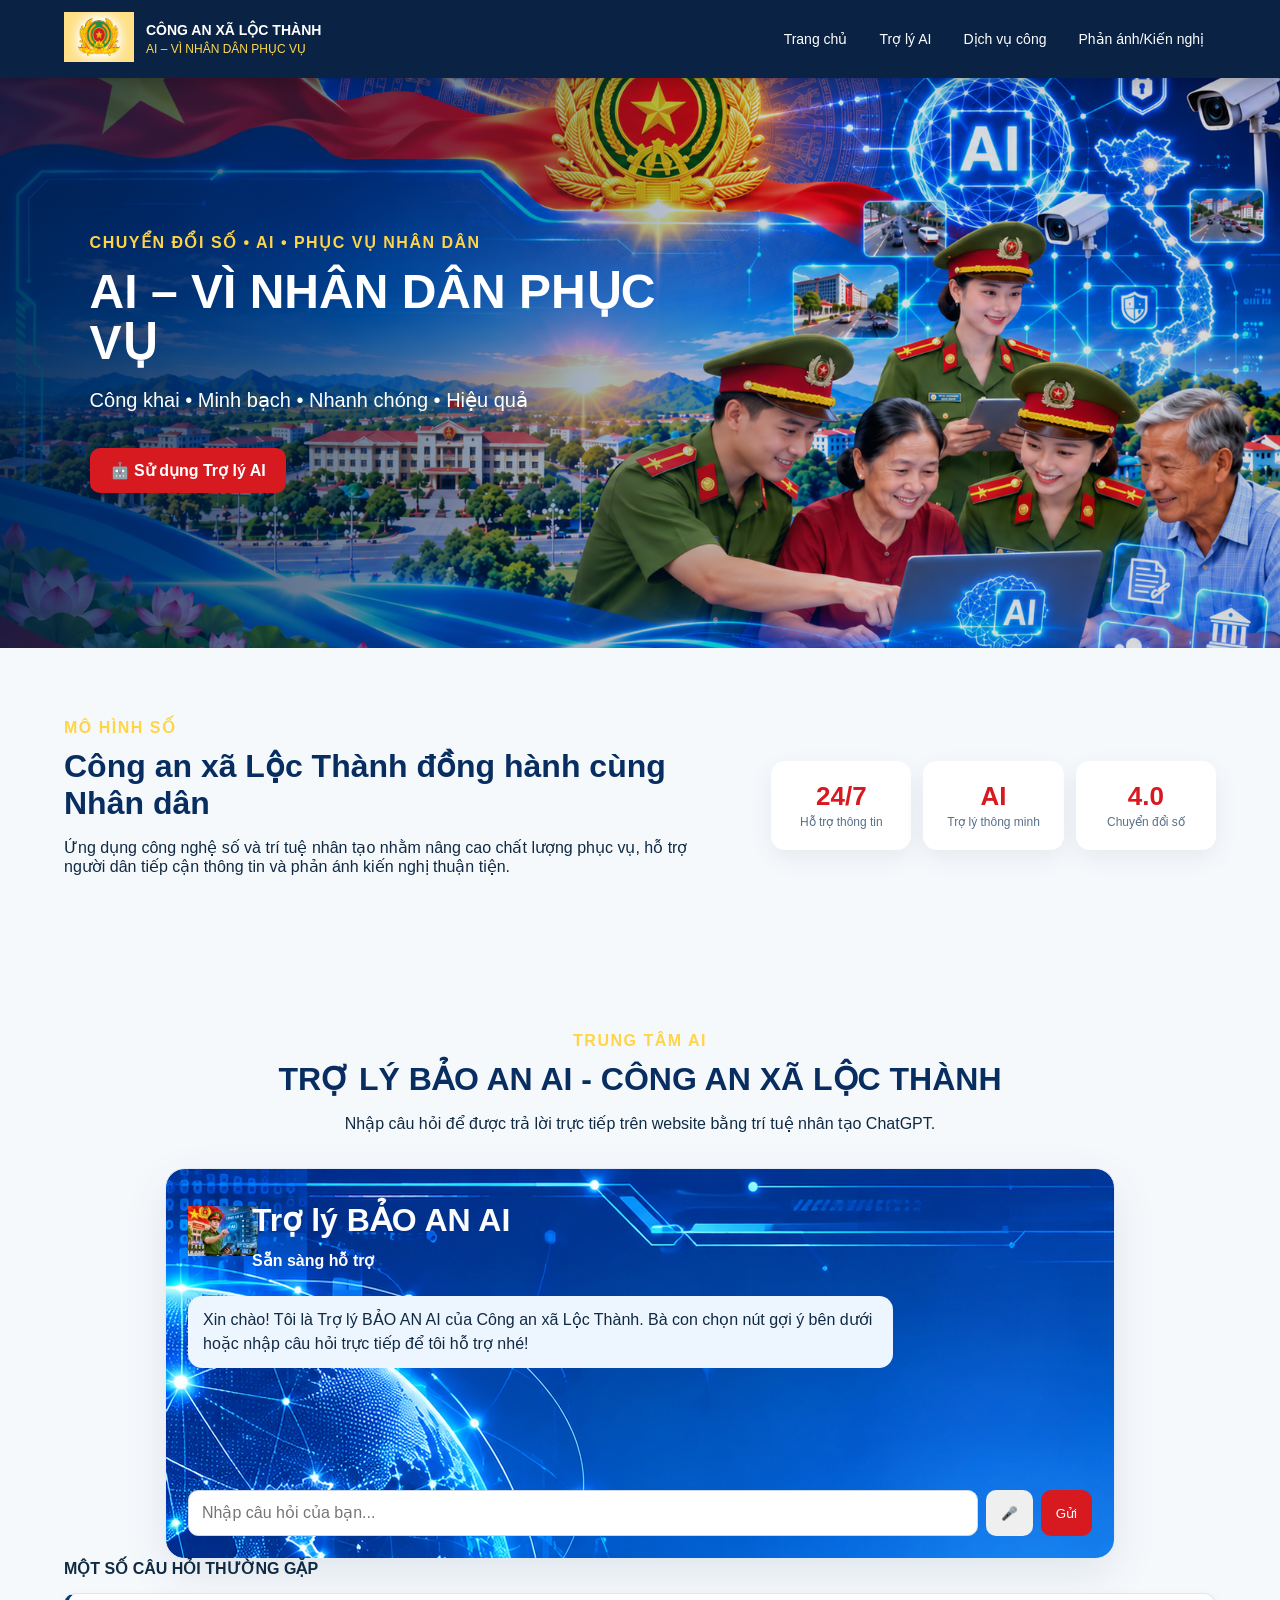
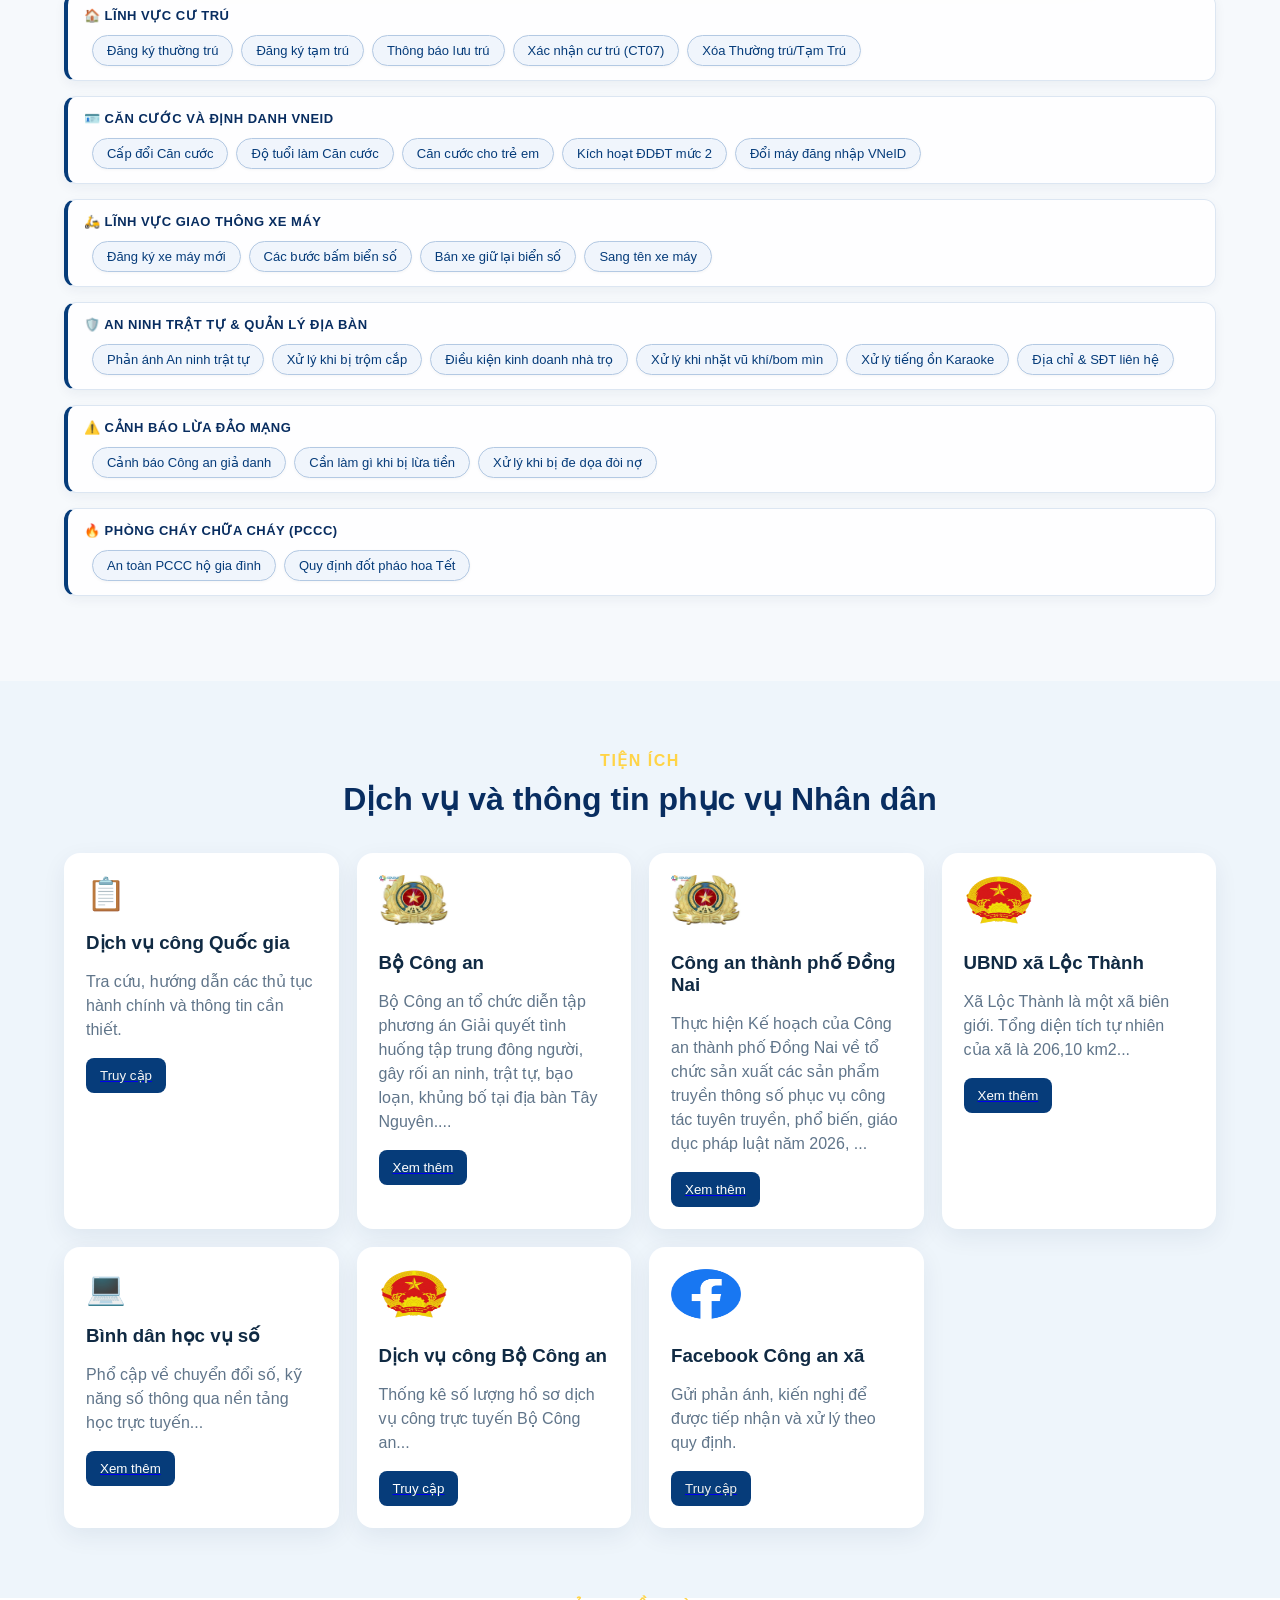
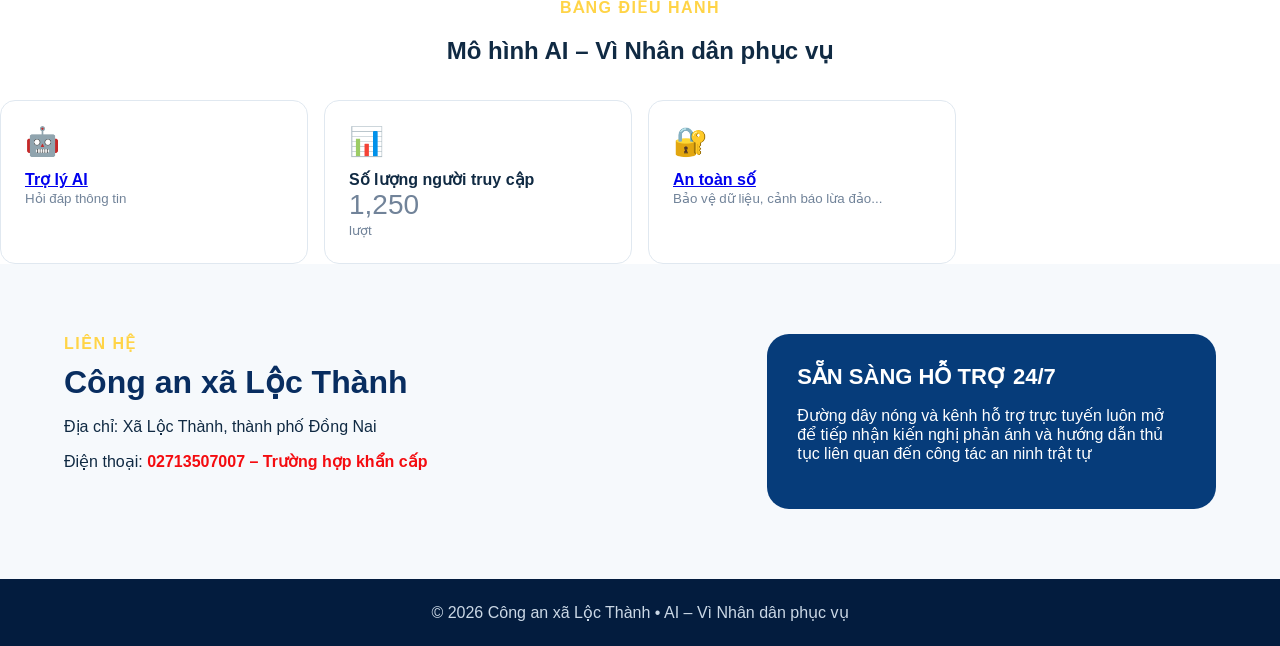
==== index.html @ ee906eab "Add files via upload" ====
<!DOCTYPE html>
<html lang="vi">
<head>
  <meta charset="UTF-8">
  <meta name="viewport" content="width=device-width, initial-scale=1.0">
  <title>Công an xã Lộc Thành - AI Vì Nhân dân phục vụ</title>
  <meta name="description" content="Mô hình AI Công an xã Lộc Thành vì Nhân dân phục vụ">
  <link rel="stylesheet" href="style.css">
</head>
<body>
<header class="topbar">
  <div class="brand">
    <div><img src="logo-cong-an-vector-02.jpg" width="70" height="50" alt="Logo Công An"></div>
    <div>
      <div class="agency">CÔNG AN XÃ LỘC THÀNH</div>
      <div class="tagline">AI – VÌ NHÂN DÂN PHỤC VỤ</div>
    </div>
  </div>
  <button class="menu-btn" onclick="toggleMenu()">☰</button>
  <nav id="nav">
    <a href="#home">Trang chủ</a>
    <a href="#ai">Trợ lý AI</a>
    <a href="https://vpcp.dichvucong.gov.vn/p/home/Dịch vụ công-trang-chu.html" target="_blank">Dịch vụ công</a>
    <a href="https://m.me/CAXLOCTHANH1" target="_blank">Phản ánh/Kiến nghị</a>
  </nav>
</header>

<main>
<section id="home" class="hero">
  <img src="banner-ai.png" alt="Banner AI vì Nhân dân phục vụ" class="hero-img">
  <div class="hero-overlay">
    <div class="hero-copy">
      <span class="pill">CHUYỂN ĐỔI SỐ • AI • PHỤC VỤ NHÂN DÂN</span>
      <h1>AI – VÌ NHÂN DÂN PHỤC VỤ</h1>
      <p>Công khai • Minh bạch • Nhanh chóng • Hiệu quả</p>
      <a class="primary" href="#ai">🤖 Sử dụng Trợ lý AI</a>
    </div>
  </div>
</section>

<section class="intro">
  <div>
    <span class="eyebrow">MÔ HÌNH SỐ</span>
    <h2>Công an xã Lộc Thành đồng hành cùng Nhân dân</h2>
    <p>Ứng dụng công nghệ số và trí tuệ nhân tạo nhằm nâng cao chất lượng phục vụ, hỗ trợ người dân tiếp cận thông tin và phản ánh kiến nghị thuận tiện.</p>
  </div>
  <div class="stats">
    <div><b>24/7</b><span>Hỗ trợ thông tin</span></div>
    <div><b>AI</b><span>Trợ lý thông minh</span></div>
    <div><b>4.0</b><span>Chuyển đổi số</span></div>
  </div>
</section>

<section id="ai" class="section">
  <div class="section-title">
    <span class="eyebrow">TRUNG TÂM AI</span>
    <h2>TRỢ LÝ BẢO AN AI - CÔNG AN XÃ LỘC THÀNH</h2>
    <p>Nhập câu hỏi để được trả lời trực tiếp trên website bằng trí tuệ nhân tạo ChatGPT.</p>
  </div>
	
  <div class="ai-card">
    <div class="ai-head">
      <span class="ai-orb"><img src="Công an AI_ Lá chắn công nghệ tương lai.png" width="70" height="50" alt="Icon AI"></span>
      <div>
        <h2><font color="#FCFCFC">Trợ lý BẢO AN AI</font></h2>
        <b><font color="#FCFCFC">Sẵn sàng hỗ trợ</font></b>
      </div>
    </div>
    <div id="chat" class="chat">
      <div class="msg bot">Xin chào! Tôi là Trợ lý BẢO AN AI của Công an xã Lộc Thành. Bà con chọn nút gợi ý bên dưới hoặc nhập câu hỏi trực tiếp để tôi hỗ trợ nhé!</div>
    </div>
    <div class="input-row">
      <input id="question" placeholder="Nhập câu hỏi của bạn..." onkeydown="if(event.key==='Enter') sendQuestion()">
      <button onclick="startVoice()" title="Nhập bằng giọng nói">🎤</button>
      <button class="send" onclick="sendQuestion()">Gửi</button>
    </div>
  </div>
	<b>MỘT SỐ CÂU HỎI THƯỜNG GẶP</b>
   <div class="quick">
    <b>🏠 Lĩnh vực Cư trú</b><br>
    <button onclick="ask('Tôi cần hỏi về thủ tục đăng ký thường trú')">Đăng ký thường trú</button>
    <button onclick="ask('Tôi cần hỏi về thủ tục đăng ký tạm trú')">Đăng ký tạm trú</button>
    <button onclick="ask('Tôi cần hỏi về thủ tục thông báo lưu trú')">Thông báo lưu trú</button>
    <button onclick="ask('Tôi cần hỏi về giấy xác nhận cư trú')">Xác nhận cư trú (CT07)</button>
   <button onclick="ask('Tôi cần hỏi về xóa thường trú, xóa tạm trú')">Xóa Thường trú/Tạm Trú</button>
  </div>

  <div class="quick">
    <b>🪪 Căn cước và Định danh VNeID</b> <br>
    <button onclick="ask('Tôi cần hỏi về cấp đổi CCCD')">Cấp đổi Căn cước</button>
    <button onclick="ask('Tôi cần hỏi về độ tuổi làm căn cước')">Độ tuổi làm Căn cước</button>
    <button onclick="ask('Tôi cần hỏi về làm căn cước cho trẻ em')">Căn cước cho trẻ em</button>
    <button onclick="ask('Tôi cần hỏi về định danh mức 2')">Kích hoạt ĐDĐT mức 2</button>
    <button onclick="ask('Tôi cần hỏi về đổi điện thoại đăng nhập VNeID')">Đổi máy đăng nhập VNeID</button>
  </div>

  <div class="quick">
    <b>🛵 Lĩnh vực Giao thông xe máy</b><br>
    <button onclick="ask('Tôi cần hỏi về thủ tục đăng ký xe máy')">Đăng ký xe máy mới</button>
    <button onclick="ask('Tôi cần hỏi về quy trình bấm biển số xe')">Các bước bấm biển số</button>
    <button onclick="ask('Tôi bán xe có được giữ lại biển số không?')">Bán xe giữ lại biển số</button>
    <button onclick="ask('Tôi cần hỏi về thủ tục sang tên xe máy')">Sang tên xe máy</button>
  </div>

  <div class="quick">
    <b>🛡️ An ninh trật tự & Quản lý địa bàn</b><br>
    <button onclick="ask('Tôi muốn phản ánh vấn đề an ninh trật tự.')">Phản ánh An ninh trật tự</button>
    <button onclick="ask('Tôi cần xử lý tình huống trộm cắp như thế nào?')">Xử lý khi bị trộm cắp</button>
    <button onclick="ask('Tôi muốn mở nhà trọ kinh doanh cần điều kiện gì?')">Điều kiện kinh doanh nhà trọ</button>
    <button onclick="ask('Nhặt được súng đạn bom mìn thì làm sao?')">Xử lý khi nhặt vũ khí/bom mìn</button>
	 <button onclick="ask('Hàng xóm hát karaoke ồn thì làm sao?')">Xử lý tiếng ồn Karaoke</button>
    <button onclick="ask('Tôi cần liên hệ Công an xã.')">Địa chỉ & SĐT liên hệ</button>
  </div>

  <div class="quick">
    <b>⚠️ Cảnh báo Lừa đảo mạng</b><br>
    <button onclick="ask('Công an gọi điện yêu cầu tải link lạ cài VNeID đúng không?')">Cảnh báo Công an giả danh</button>
    <button onclick="ask('Tôi lỡ chuyển tiền cho kẻ lừa đảo bị lừa qua mạng thì phải làm sao?')">Cần làm gì khi bị lừa tiền</button>
    <button onclick="ask('Tôi bị đe dọa đòi nợ khống qua điện thoại')">Xử lý khi bị đe dọa đòi nợ</button>
  </div>

  <div class="quick">
    <b>🔥 Phòng cháy chữa cháy (PCCC)</b><br>
    <button onclick="ask('Quy định về an toàn phòng cháy chữa cháy hộ gia đình')">An toàn PCCC hộ gia đình</button>
    <button onclick="ask('Quy định sử dụng pháo hoa ngày Tết')">Quy định đốt pháo hoa Tết</button>
  </div>

</section>

<section id="services" class="section light">
  <div class="section-title"><span class="eyebrow">TIỆN ÍCH</span><h2>Dịch vụ và thông tin phục vụ Nhân dân</h2></div>
  <div class="cards">
    <article><div class="icon">📋</div><h3>Dịch vụ công Quốc gia</h3><p>Tra cứu, hướng dẫn các thủ tục hành chính và thông tin cần thiết.</p><button style="color: white;"><a href="https://vpcp.dichvucong.gov.vn/p/home/Dịch vụ công-trang-chu.html" target="_blank"><font color="#F4F4F4">Truy cập</font></a></button></article>
    <article id="camera"><div class="icon"><img src="images (1).jpg" width="70" height="50" alt="Quốc Huy"></div><h3>Bộ Công an</h3>
      <p>Bộ Công an tổ chức diễn tập phương án Giải quyết tình huống tập trung đông người, gây rối an ninh, trật tự, bạo loạn, khủng bố tại địa bàn Tây Nguyên....</p><button><a href="https://www.bocongan.gov.vn/" target="_blank"><font color="White">Xem thêm</font></a></button></article>
	  <article id="camera"><div class="icon"><img src="images (1).jpg" width="70" height="50" alt="Quốc Huy"></div><h3>Công an thành phố Đồng Nai</h3>
      <p>Thực hiện Kế hoạch của Công an thành phố Đồng Nai về tổ chức sản xuất các sản phẩm truyền thông số phục vụ công tác tuyên truyền, phổ biến, giáo dục pháp luật năm 2026, ...</p><button><a href="https://congan.dongnai.gov.vn/Pages/home.aspx/" target="_blank"><font color="White">Xem thêm</font></a></button></article>
	  <article id="camera"><div class="icon"><img src="Quoc_Huy_Viet_Nam_Chuan.png" width="70" height="50" alt="Quốc Huy"></div><h3>UBND xã Lộc Thành</h3>
      <p>Xã Lộc Thành là một xã biên giới. Tổng diện tích tự nhiên của xã là 206,10 km2...</p><button><a href="https://locthanh.dongnai.gov.vn/" target="_blank"><font color="White">Xem thêm</font></a></button></article>
    <article><div class="icon">💻</div><h3>Bình dân học vụ số</h3><p>Phổ cập về chuyển đổi số, kỹ năng số thông qua nền tảng học trực tuyến...</p><button><a href="https://binhdanhocvusocand.mobifone.vn/" target="_blank"><font color="White">Xem thêm</font></a></button></article>
	  <article><div class="icon"><img src="Quoc_Huy_Viet_Nam_Chuan.png"width="70" height="50" alt="Quốc Huy"></div><h3>Dịch vụ công Bộ Công an</h3><p>Thống kê số lượng hồ sơ dịch vụ công trực tuyến Bộ Công an...</p><button><a href="https://dichvucong.bocongan.gov.vn/?home=1" target="_blank"><font color="White">Truy cập</font></a></button></article>
    <article id="feedback"><div class="icon"><img src="images.png"width="70" height="50" alt="facebook"></div><h3>Facebook Công an xã</h3><p>Gửi phản ánh, kiến nghị để được tiếp nhận và xử lý theo quy định.</p><button><a href=https://www.facebook.com/share/19oJTYgMDp/?mibextid=wwXIfr><font color="#EFEFEF">Truy cập</font></a></button></article>
  </div>
</section>

<section class="dashboard">
  <div class="section-title"><span class="eyebrow">BẢNG ĐIỀU HÀNH</span><h2>Mô hình AI – Vì Nhân dân phục vụ</h2></div>
  <div class="dash-grid">
    <div class="dash-item"><span>🤖</span><b><a href="#ai">Trợ lý AI</a></b><small>Hỏi đáp thông tin</small></div>
    <div class="dash-item"><span>📊</span><b>Số lượng người truy cập</b><small><span id="visitorCount">1,250</span> lượt</small></div>
    <div class="dash-item"><span>🔐</span><b><a href="https://www.antoanso.com/" target="_blank">An toàn số</a></b><small>Bảo vệ dữ liệu, cảnh báo lừa đảo...</small></div>
  </div>
</section>

<section id="contact" class="contact">
  <div><span class="eyebrow">LIÊN HỆ</span><h2>Công an xã Lộc Thành</h2><p>Địa chỉ: Xã Lộc Thành, thành phố Đồng Nai</p><p>Điện thoại: <b><font color="#F40C10">02713507007 – Trường hợp khẩn cấp</font></b></p></div>
  <div class="contact-box"><b>SẴN SÀNG HỖ TRỢ 24/7</b><p>Đường dây nóng và kênh hỗ trợ trực tuyến luôn mở để tiếp nhận kiến nghị phản ánh và hướng dẫn thủ tục liên quan đến công tác an ninh trật tự</p></div>
</section>
</main>

<footer>© 2026 Công an xã Lộc Thành • AI – Vì Nhân dân phục vụ</footer>

<div id="modal" class="modal" onclick="closeModal(event)">
  <div class="modal-box">
    <button class="close" onclick="closeModal()">×</button>
    <h3>Gửi phản ánh, kiến nghị</h3>
    <input placeholder="Họ và tên">
    <input placeholder="Số điện thoại">
    <textarea placeholder="Nội dung phản ánh..."></textarea>
    <button class="primary" onclick="notice('Đã ghi nhận nội dung phản ánh. Hệ thống sẽ tiếp nhận và xử lý.')">Gửi phản ánh</button>
  </div>
</div>

<script>
// --- CẤU HÌNH API CHATGPT ---
const OPENAI_API_KEY = "YOUR_OPENAI_API_KEY"; 

function toggleMenu(){
  document.getElementById("nav").classList.toggle("show");
}
function notice(t){ alert(t); }

const chat = document.getElementById("chat");
const question = document.getElementById("question");

function addMessage(text, type){
  const d = document.createElement("div");
  d.className = "msg " + type;
  d.textContent = text;
  chat.appendChild(d);
  chat.scrollTop = chat.scrollHeight;
}

function ask(text){
  question.value = text;
  sendQuestion();
}

// 1. DỮ LIỆU TỪ KHÓA TRẢ LỜI TRỰC TIẾP
const knowledgeBase = [
  {
    "keys": ["địa chỉ", "dia chi", "số điện thoại", "so dien thoai", "sđt", "sdt", "trực ban", "truc ban", "liên hệ", "lien he", "trụ sở", "tru so"],
    "answer": "Trụ sở Công an xã Lộc Thành đặt tại: ấp K' Liêu, xã Lộc Thành, thành phố Đồng Nai. Số điện thoại trực ban tiếp nhận thông tin 24/24h: 02713.507.007. Trong trường hợp khẩn cấp về an ninh trật tự, bà con vui lòng gọi ngay để được hỗ trợ kịp thời."
  },
  {
    "keys": ["thời gian", "thoi gian", "giờ làm việc", "gio lam viec", "tiếp dân", "tiep dan", "mấy giờ", "may gio", "lịch làm việc", "lich lam viec"],
    "answer": "Công an xã Lộc Thành tiếp công dân giải quyết thủ tục hành chính trong giờ hành chính từ Thứ Hai đến Thứ Sáu (Sáng: 07h00 - 11h30; Chiều: 13h30 - 17h00). Riêng công tác trực ban tiếp nhận tố giác, tin báo về an ninh trật tự duy trì 24/24h tất cả các ngày."
  },
  {
    "keys": ["trình báo", "trinh bao", "tố giác", "to giac", "mất trộm", "mat trom", "vi phạm", "vi pham", "tội phạm", "toi pham", "báo án", "phản ánh", "bao an", "trộm cắp", "trom cap"],
    "answer": "Khi xảy ra vụ việc an ninh trật tự hoặc mất trộm tài sản, bà con cần: 1. Giữ nguyên hiện trường vụ việc. 2. Gọi ngay Trực ban Công an xã 02713.507.007 hoặc đến trực tiếp trụ sở Công an xã Lộc Thành (ấp K' Liêu) để lập biên bản tiếp nhận trình báo. Bà con cũng có thể phản ánh trực tuyến qua ứng dụng VNeID."
  },
  {
    "keys": ["đăng ký thường trú", "dang ky thuong tru", "nộp hồ sơ thường trú", "nop ho so thuong tru", "nhập khẩu", "nhap khau", "thường trú ở đâu", "thuong tru o dau"],
    "answer": "Thủ tục Đăng ký thường trú hiện nộp 100% online qua Cổng Dịch vụ công Bộ Công an hoặc ứng dụng VNeID. Hồ sơ gồm: Tờ khai CT01 và Giấy tờ chứng minh chỗ ở hợp pháp (Sổ hồng/sổ đỏ, hợp đồng mua nhà/thuê nhà). Thời hạn giải quyết: Tối đa 07 ngày làm việc."
  },
  {
    "keys": ["đăng ký tạm trú", "dang ky tam tru", "thủ tục tạm trú", "thu tuc tam tru", "làm tạm trú", "lam tam tru", "khai báo tạm trú", "khai bao tam tru"],
    "answer": "Thủ tục Đăng ký tạm trú nộp trực tuyến 100% trên Cổng dịch vụ công Bộ Công an hoặc VNeID trong vòng 60 ngày kể từ ngày chuyển đến sinh sống. Hồ sơ: Tờ khai CT01 + Giấy tờ chứng minh chỗ ở hợp pháp (Hợp đồng thuê/mượn nhà). Thời hạn giải quyết: Tối đa 03 ngày làm việc."
  },
  {
    "keys": ["thông báo lưu trú", "thong bao luu tru", "khách ở lại", "khach o lai", "ở qua đêm", "o qua dem", "nhà trọ", "nha tro", "khách lưu trú", "khach luu tru"],
    "answer": "Thủ tục Thông báo lưu trú thực hiện trực tiếp trên điện thoại qua VNeID (mục Thủ tục hành chính -> Thông báo lưu trú) hoặc Cổng Dịch vụ công Bộ Công an. Thời hạn: Phải thông báo trước 23h00 cùng ngày (nếu khách đến sau 23h00 thì thông báo trước 08h00 ngày hôm sau)."
  },
  {
    "keys": ["xác nhận thông tin về cư trú", "xac nhan thong tin ve cu tru", "ct07", "ct 07", "giấy xác nhận cư trú", "giay xac nhan cu tru", "xin ct07", "xin ct 07"],
    "answer": "Bà con nộp yêu cầu cấp Giấy xác nhận thông tin về cư trú (CT07) qua Cổng dịch vụ công Bộ Công an hoặc ứng dụng VNeID. Có thể chọn nhận bản điện tử trên ứng dụng hoặc bản giấy tại trụ sở/qua bưu điện. Thời hạn giải quyết: Tối đa 01 ngày làm việc."
  },
  {
    "keys": ["xóa đăng ký thường trú", "xoa dang ky thuong tru", "xóa đăng ký tạm trú", "xoa dang ky tam tru", "xóa thường trú", "xoa thuong tru", "xóa tạm trú", "xoa tam tru", "xóa hộ khẩu", "xoa ho khau"],
    "answer": "Công dân bị xóa đăng ký thường trú/tạm trú khi: Qua đời, định cư nước ngoài, thôi quốc tịch Việt Nam, vắng mặt liên tục từ 12 tháng trở lên mà không đăng ký tạm trú nơi khác/không khai báo tạm vắng, hoặc chỗ ở hợp pháp bị phá dỡ, tịch thu."
  },
  {
    "keys": ["cấp đổi cccd", "doi the cccd", "thẻ cũ còn hạn", "the cu con han", "bắt buộc đổi", "bat buoc doi", "đổi căn cước mới", "doi can cuoc moi"],
    "answer": "Thẻ CCCD mã vạch/gắn chip đã cấp trước ngày 01/7/2024 vẫn có giá trị sử dụng đến hết thời hạn ghi trên thẻ. Công dân được đổi sang thẻ Căn cước mới khi có nhu cầu hoặc khi thẻ cũ hết hạn, hư hỏng, thay đổi thông tin hộ tịch."
  },
  {
    "keys": ["độ tuổi làm căn cước", "do tuoi lam can cuoc", "mấy tuổi làm căn cước", "may tuoi lam can cuoc", "bắt buộc làm căn cước", "bat buoc lam can cuoc", "dưới 14 tuổi", "duoi 14 tuoi"],
    "answer": "Căn cứ Luật Căn cước: Công dân Việt Nam từ đủ 14 tuổi trở lên BẮT BUỘC phải làm thẻ Căn cước. Công dân dưới 14 tuổi được cấp thẻ Căn cước theo nhu cầu (không bắt buộc)."
  },
  {
    "keys": ["căn cước cho trẻ em", "can cuoc cho tre em", "trẻ dưới 14 tuổi", "tre duoi 14 tuoi", "dưới 6 tuổi", "duoi 6 tuoi", "làm căn cước cho con", "lam can cuoc cho con"],
    "answer": "Trẻ từ 0 - dưới 6 tuổi: Cha/mẹ nộp hồ sơ trực tuyến qua Cổng Dịch vụ công, không thu nhận sinh trắc học. Trẻ từ đủ 6 - dưới 14 tuổi: Cha/mẹ đưa trẻ đến cơ quan Công an để thu nhận vân tay, ảnh khuôn mặt và mống mắt."
  },
  {
    "keys": ["kích hoạt VNeID", "kich hoat VNeID", "VNeID mức 2", "VNeID muc 2", "định danh mức 2", "dinh danh muc 2", "làm VNeID mức 2", "lam VNeID muc 2"],
    "answer": "Bà con mang theo thẻ Căn cước và điện thoại sử dụng số thuê bao chính chủ đến trụ sở Công an xã Lộc Thành để làm thủ tục thu nhận Định danh điện tử Mức 2 (chụp ảnh, lăn tay). Sau khi nhận tin nhắn phê duyệt, mở ứng dụng VNeID để hoàn tất kích hoạt."
  },
  {
    "keys": ["đổi điện thoại", "doi dien thoai", "mất điện thoại", "mat dien thoai", "đăng nhập VNeID máy mới", "dang nhap VNeID may moi", "đổi máy VNeID", "doi may VNeID"],
    "answer": "Tải VNeID trên máy mới -> Đăng nhập tài khoản. Xác thực bằng cách quét chip NFC trên thẻ Căn cước bằng máy mới, hoặc lấy mã OTP từ thiết bị cũ. Nếu máy không hỗ trợ NFC hoặc mất máy cũ, bà con mang Căn cước ra Công an xã để được hỗ trợ cấp mã đổi thiết bị."
  },
  {
    "keys": ["đăng ký xe máy", "dang ky xe may", "bấm biển số", "bam bien so", "công an xã đăng ký xe", "cong an xa dang ky xe", "bấm biển xe máy", "bam bien xe may"],
    "answer": "Công an xã Lộc Thành thực hiện thủ tục đăng ký, cấp biển số định danh lần đầu và thu hồi xe mô tô, xe gắn máy, xe máy điện của cá nhân/tổ chức tại địa phương. Địa điểm: Trụ sở Công an xã Lộc Thành (ấp K' Liêu)."
  },
  {
    "keys": ["bước bấm biển số", "buoc bam bien so", "thủ tục bấm biển xe", "thu tuc bam bien xe", "quy trình đăng ký xe", "quy trinh dang ky xe"],
    "answer": "Quy trình 3 bước: 1. Nộp lệ phí trước bạ (tại Thuế hoặc online). 2. Kê khai hồ sơ đăng ký xe trên Cổng Dịch vụ công Bộ Công an lấy mã hồ sơ. 3. Đưa xe và hồ sơ gốc (Hóa đơn, Phiếu xuất xưởng) đến Công an xã Lộc Thành để kiểm tra xe và bấm biển số."
  },
  {
    "keys": ["bán xe giữ biển", "ban xe giu bien", "giữ lại biển số", "giu lai bien so", "bán xe bán biển", "ban xe ban bien"],
    "answer": "Khi bán hoặc chuyển nhượng xe, chủ xe BẮT BUỘC phải giữ lại Giấy đăng ký xe và biển số xe, nộp lại cho Công an để làm thủ tục thu hồi. Biển số định danh này sẽ lưu trong kho dữ liệu 05 năm để cấp lại khi bạn mua xe mới."
  },
  {
    "keys": ["sang tên xe", "sang ten xe", "sang tên xe máy", "sang ten xe may", "mua xe cũ", "mua xe cu"],
    "answer": "1. Chủ cũ làm thủ tục thu hồi đăng ký, biển số tại cơ quan Công an quản lý xe đó. 2. Chủ mới đăng ký sang tên trên Cổng Dịch vụ công Bộ Công an, sau đó mang xe và hồ sơ thu hồi đến Công an cấp xã nơi cư trú để bấm biển số định danh mới."
  },
  {
    "keys": ["mở nhà trọ", "mo nha tro", "điều kiện An ninh trật tự", "dieu kien An ninh trật tự", "cho thuê lưu trú", "cho thue luu tru", "kinh doanh nhà trọ", "kinh doanh nha tro"],
    "answer": "Chủ cơ sở cần: 1. Có Giấy đăng ký kinh doanh hộ cá thể. 2. Bảo đảm điều kiện an toàn Phòng cháy chữa cháy. 3. Xin cấp Giấy chứng nhận đủ điều kiện về An ninh trật tự tại Công an cấp thẩm quyền. 4. Cam kết và thực hiện đầy đủ việc khai báo tạm trú/lưu trú cho khách qua VNeID."
  },
  {
    "keys": ["nhặt được súng", "nhat duoc sung", "nhặt được bom", "nhat duoc bom", "vật liệu nổ", "vat lieu no", "đạn mìn", "dan min", "vũ khí", "vu khi"],
    "answer": "Nghiêm cấm cưa đục, nhặt gom, tàng trữ vũ khí, vật liệu nổ! Khi phát hiện: 1. Giữ nguyên hiện trường, cắm biển cảnh báo, không cho người khác tiếp cận. 2. Gọi ngay Công an xã Lộc Thành qua SĐT 02713.507.007 để thu gom và xử lý an toàn."
  },
  {
    "keys": ["đốt pháo", "dot phao", "sử dụng pháo", "su dung phao", "pháo hoa", "phao hoa", "pháo nổ", "phao no", "ngày tết đốt pháo", "ngay tet dot phao"],
    "answer": "Người dân từ đủ 18 tuổi chỉ được sử dụng PHÁO HOA KHÔNG TIẾNG NỔ do các doanh nghiệp thuộc Bộ Quốc phòng sản xuất. Nghiêm cấm tuyệt đối việc sản xuất, tàng trữ, buôn bán và đốt pháo nổ, pháo hoa nổ tự chế. Vi phạm sẽ bị xử phạt hành chính rất nặng hoặc truy cứu trách nhiệm hình sự."
  },
  {
    "keys": ["hát karaoke ồn", "hat karaoke on", "hàng xóm gây ồn", "hang xom gay on", "loa công suất lớn", "loa cong suat lon", "ồn ào quá giờ", "on ao qua gio"],
    "answer": "Hành vi gây tiếng động lớn, huyên náo tại khu dân cư từ 22h00 đêm đến 06h00 sáng hôm sau là vi phạm pháp luật và sẽ bị xử phạt hành chính theo Nghị định 144/2021/NĐ-CP. Khi bị ảnh hưởng, bà con gọi ngay Trực ban Công an xã 02713.507.007 để lực lượng Công an xã đến kiểm tra, nhắc nhở và xử lý."
  },
  {
    "keys": ["công an gọi điện", "cong an goi dien", "tải link lạ", "tai link la", "cung cấp otp", "cung cap otp", "lừa đảo VNeID", "lua dao VNeID"],
    "answer": "CẢNH BÁO LỪA ĐẢO! Cơ quan Công an KHÔNG BAO GIỜ gọi điện yêu cầu người dân tải ứng dụng qua đường link lạ (file .apk), KHÔNG yêu cầu chuyển tiền hay đọc mã OTP ngân hàng. Bà con tuyệt đối không làm theo và cúp máy ngay lập tức!"
  },
  {
    "keys": ["lỡ chuyển tiền lừa đảo", "lo chuyen tien lua dao", "bị lừa tiền", "bi lua tien", "bị lừa qua mạng", "bi lua qua mang", "chuyển tiền kẻ xấu", "chuyen tien ke xau"],
    "answer": "1. Gọi ngay đường dây nóng Ngân hàng yêu cầu phong tỏa tài khoản khẩn cấp. 2. Lưu giữ/chụp ảnh chứng từ giao dịch, tin nhắn, số tài khoản kẻ lừa đảo. 3. Đến ngay Công an xã Lộc Thành (ấp K' Liêu) hoặc cơ quan Công an gần nhất để báo án."
  },
  {
    "keys": ["đe dọa đòi nợ", "de doa doi no", "không vay tiền bị đòi nợ", "khong vay tien bi doi no", "bị khủng bố điện thoại", "bi khung bo dien thoai", "đòi nợ khống", "doi no khong"],
    "answer": "1. Bình tĩnh, không chuyển tiền cho kẻ xấu. 2. Bật chặn cuộc gọi rác, khóa bảo mật trang cá nhân. 3. Thông báo cho người thân/bạn bè biết mình bị mạo danh đòi nợ khống. 4. Ghi âm cuộc gọi, lưu tin nhắn đe dọa mang đến Công an xã Lộc Thành để trình báo."
  },
  {
    "keys": ["an toàn pccc hộ gia đình", "pccc gia đình", "phòng cháy chữa cháy", "phong chay chua chay", "pccc"],
    "answer": "Mỗi hộ gia đình cần: 1. Trang bị ít nhất 01 bình chữa cháy xách tay và dụng cụ phá dỡ. 2. Mở lối thoát nạn thứ 2 (ban công, chuồng cọp phải có cửa mở). 3. Tắt các thiết bị điện không sử dụng trước khi ra khỏi nhà hoặc đi ngủ."
  }
];

// 2. HÀM TÌM KIẾM THEO TỪ KHÓA
function getLocalAnswer(text){
  const normalizeStr = (str) => str.toLowerCase().normalize("NFD").replace(/[\u0300-\u036f]/g, "").trim();
  const q = normalizeStr(text);

  for(const item of knowledgeBase){
    const match = item.keys.some(k => q.includes(normalizeStr(k)));
    if(match){
      return item.answer;
    }
  }
  return null;
}

// 3. GỌI API CHATGPT KHI KHÔNG TÌM THẤY TỪ KHÓA
async function fetchChatGPTResponse(userQuery) {
  const systemPrompt = `Bạn là Trợ lý Trí tuệ Nhân tạo chính thức của Công an xã Lộc Thành, thành phố Đồng Nai. 
Nhiệm vụ của bạn là tư vấn, giải đáp thắc mắc của người dân về thủ tục hành chính, cư trú, VNeID, an ninh trật tự, giao thông, PCCC.
Trả lời bằng tiếng Việt, lịch sự, ngắn gọn và chuẩn mực. Số điện thoại khẩn cấp: 02713507007.`;

  try {
    const response = await fetch("https://api.openai.com/v1/chat/completions", {
      method: "POST",
      headers: {
        "Content-Type": "application/json",
        "Authorization": `Bearer ${OPENAI_API_KEY}`
      },
      body: JSON.stringify({
        model: "gpt-4o-mini",
        messages: [
          { role: "system", content: systemPrompt },
          { role: "user", content: userQuery }
        ],
        temperature: 0.7
      })
    });

    if (!response.ok) throw new Error(`API Error: ${response.status}`);
    const data = await response.json();
    return data.choices[0].message.content.trim();
  } catch (error) {
    console.warn("Lỗi API ChatGPT:", error);
    return "Cảm ơn bà con đã gửi câu hỏi. Mọi thắc mắc chi tiết xin vui lòng liên hệ Trực ban Công an xã Lộc Thành qua SĐT: 02713.507.007 để được tư vấn và giải đáp.";
  }
}

// 4. XỬ LÝ GỬI CÂU HỎI
async function sendQuestion(){
  const q = question.value.trim();
  if(!q) return;

  addMessage(q, "user");
  question.value = "";

  const directAnswer = getLocalAnswer(q);

  if (directAnswer) {
    addMessage(directAnswer, "bot");
    speak(directAnswer);
  } else {
    const loading = document.createElement("div");
    loading.className = "msg bot";
    loading.textContent = "🤖 Đang suy nghĩ...";
    chat.appendChild(loading);
    chat.scrollTop = chat.scrollHeight;

    let reply = "";
    if (OPENAI_API_KEY && OPENAI_API_KEY !== "YOUR_OPENAI_API_KEY") {
      reply = await fetchChatGPTResponse(q);
    } else {
      await new Promise(r => setTimeout(r, 400));
      reply = "Trợ lý AI chưa nhận diện được từ khóa này. Bà con vui lòng đặt câu hỏi chi tiết, cụ thể hơn về các thủ tục hành chính, phản ánh về An ninh trật tự hoặc đến trực tiếp Công an xã Lộc Thành để được hướng dẫn hoặc gọi Trực ban Công an xã 02713.507.007.";
    }

    loading.remove();
    addMessage(reply, "bot");
    speak(reply);
  }
}

function startVoice(){
  const R = window.SpeechRecognition || window.webkitSpeechRecognition;
  if(!R){
    alert("Hãy sử dụng Chrome hoặc Edge để nhập bằng giọng nói.");
    return;
  }
  const r = new R();
  r.lang = "vi-VN";
  r.interimResults = false;
  r.maxAlternatives = 1;
  r.onresult = e => {
    question.value = e.results[0][0].transcript;
    sendQuestion();
  };
  r.onerror = () => alert("Không nhận được giọng nói. Vui lòng thử lại.");
  r.start();
}

function speak(){
  if(!("speechSynthesis" in window)) return;
  speechSynthesis.cancel();
  const u = new SpeechSynthesisUtterance(text);
  u.lang = "vi-VN";
  u.rate = 0.95;
  speechSynthesis.speak(u);
}

function openFeedback(){ document.getElementById("modal").classList.add("open"); }
function closeModal(e){
  if(!e || e.target.id === "modal" || e.target.classList.contains("close")){
    document.getElementById("modal").classList.remove("open");
  }
}
</script>
</body>
</html>
---- style.css ----
*{box-sizing:border-box}html{scroll-behavior:smooth}body{margin:0;font-family:Arial,Helvetica,sans-serif;color:#102a43;background:#f6f9fc}.topbar{position:sticky;top:0;z-index:50;display:flex;align-items:center;justify-content:space-between;padding:12px 5%;background:rgba(3,28,62,.97);color:white;box-shadow:0 4px 20px #0004}.brand{display:flex;align-items:center;gap:12px}.emblem{width:46px;height:46px;border-radius:50%;display:grid;place-items:center;background:#d71920;color:#ffd700;border:2px solid #ffd700;font-size:26px}.agency{font-size:14px;font-weight:700}.tagline{font-size:12px;color:#ffd84d;margin-top:4px}nav{display:flex;gap:8px;align-items:center}nav a{color:#fff;text-decoration:none;padding:10px 12px;border-radius:8px;font-size:14px}nav a:hover{background:#ffffff18}.menu-btn{display:none;background:none;border:1px solid #fff5;color:#fff;border-radius:7px;padding:7px 10px;font-size:20px}.hero{position:relative;min-height:570px;overflow:hidden;background:#062b62}.hero-img{width:100%;height:570px;object-fit:cover;display:block}.hero-overlay{position:absolute;inset:0;background:linear-gradient(90deg,rgba(0,31,73,.85),rgba(0,31,73,.15) 65%,rgba(0,0,0,.15));display:flex;align-items:center;padding:0 7%}.hero-copy{max-width:620px;color:white}.pill,
.eyebrow{font-weight:800;letter-spacing:1.5px;color:#ffd447}.hero h1{font-size:48px;line-height:1.05;margin:15px 0 12px}.hero p{font-size:20px}.primary{display:inline-block;margin-top:16px;padding:13px 20px;border:0;border-radius:10px;background:#d71920;color:white;text-decoration:none;font-weight:700;cursor:pointer}.intro,.section,.contact{margin:auto;padding:70px 5%}.intro{display:grid;grid-template-columns:1.5fr 1fr;gap:40px;align-items:center}.intro h2,.section h2,.contact h2{font-size:32px;margin:10px 0 12px;color:#082d60}.stats{display:grid;grid-template-columns:repeat(3,1fr);gap:12px}.stats div{background:white;border-radius:14px;padding:20px;text-align:center;box-shadow:0 8px 24px #092b5012}.stats b{display:block;font-size:26px;color:#d71920}.stats span{font-size:12px;color:#58708b}.section-title{text-align:center;max-width:760px;margin:0 auto 35px}.ai-card{ max-width:950px;margin:auto;background:url("Nền công nghệ AI xanh tương lai.png");border-radius:20px;padding:22px;box-shadow:0 15px 45px #092b5018;border:1px solid #e2eaf3}.ai-head{display:flex;gap:12px;align-items:center}.ai-head small{display:block;color:#6b7c93;margin-top:4px}.ai-orb{width:52px;height:52px;border-radius:50%;display:grid;place-items:center;background:#063c7a;color:#7fe8ff;font-weight:900}.chat{height:220px;overflow:auto;padding:18px 0}.msg{max-width:78%;padding:12px 15px;border-radius:14px;margin:8px 0;line-height:1.5}.msg.bot{background:#edf5ff}.msg.user{margin-left:auto;background:#063c7a;color:white}.quick{display:flex;gap:8px;flex-wrap:wrap;margin-bottom:12px}.quick button{border:1px solid #c8d7e8;background:#f8fbff;border-radius:20px;padding:8px 12px;cursor:pointer}.input-row{display:flex;gap:8px}.input-row input,.modal-box input,.modal-box textarea{flex:1;padding:13px;border:1px solid #ccd8e5;border-radius:10px;font:inherit}.input-row button{border:0;border-radius:10px;padding:0 15px;cursor:pointer}.input-row .send{background:#d71920;color:#fff}.light{background:#eef5fb;max-width:none;padding-left:5%;padding-right:5%}.cards{max-width:1180px;margin:auto;display:grid;grid-template-columns:repeat(4,1fr);gap:18px}.cards article{background:white;border-radius:16px;padding:22px;box-shadow:0 8px 25px #092b5012}.icon{font-size:32px}.cards h3{margin-bottom:8px}.cards p{color:#60758a;min-height:65px;line-height:1.5}.cards button{border:0;background:#063c7a;color:white;padding:10px 14px;border-radius:8px;cursor:pointer}.dashboard{background:white}.dash-grid{display:grid;grid-template-columns:repeat(4,1fr);gap:16px}.dash-item{border:1px solid #e0e8f0;border-radius:15px;padding:24px}.dash-item span{font-size:28px;display:block}.dash-item b{display:block;margin-top:12px}.dash-item small{color:#718399}.contact{display:grid;grid-template-columns:1.5fr 1fr;gap:30px}.contact-box{background:#063c7a;color:white;padding:30px;border-radius:22px}.contact-box b{font-size:22px}footer{background:#031c3e;color:#cbd8e6;text-align:center;padding:24px}.modal{display:none;position:fixed;inset:0;background:#0008;z-index:100;align-items:center;justify-content:center;padding:20px}.modal.open{display:flex}.modal-box{background:white;width:min(520px,100%);padding:25px;border-radius:16px;position:relative}.modal-box input,.modal-box textarea{display:block;width:100%;margin:10px 0}.modal-box textarea{height:130px}.close{position:absolute;right:14px;top:10px;border:0;background:none;font-size:28px;cursor:pointer}@media(max-width:900px){nav{display:none;position:absolute;top:70px;left:0;right:0;background:#031c3e;padding:10px;flex-direction:column}nav.show{display:flex}.menu-btn{display:block}.hero,.hero-img{min-height:500px;height:500px}.hero h1{font-size:36px}.intro,.contact{grid-template-columns:1fr}.cards{grid-template-columns:repeat(2,1fr)}.dash-grid{grid-template-columns:repeat(2,1fr)}}@media(max-width:560px){.topbar{padding:10px 4%}.agency{font-size:12px}.hero,.hero-img{height:460px;min-height:460px}.hero-overlay{padding:0 6%}.hero h1{font-size:30px}.hero p{font-size:16px}.intro,.section,.contact{padding:45px 5%}.cards{grid-template-columns:1fr}.dash-grid{grid-template-columns:1fr}.stats{grid-template-columns:1fr}.input-row input{min-width:0}.msg{max-width:90%}}

.quick {
  display: flex;
  gap: 8px;
  flex-wrap: wrap;
  align-items: center;
  margin-top: 15px;
  margin-bottom: 15px;
  padding: 14px 16px;
  background: rgba(255, 255, 255, 0.9);
  border-left: 4px solid #063c7a; /* Viền điểm nhấn bên trái màu xanh thương hiệu */
  border-top: 1px solid #dce6f2;
  border-right: 1px solid #dce6f2;
  border-bottom: 1px solid #dce6f2;
  border-radius: 12px;
  box-shadow: 0 4px 12px rgba(9, 43, 80, 0.05);
  transition: all 0.3s ease;
}

/* Đổi màu viền điểm nhấn cho nhóm Phản ánh/Tố giác (nhóm thứ 2) */
.quick:nth-of-type(2) {
  border-left-color: #d71920; /* Viền đỏ cho phần Phản ánh/Tố giác */
}

/* --- Tiêu đề của từng nhóm gợi ý --- */
.quick b {
  width: 100%;
  display: block;
  font-size: 13px;
  text-transform: uppercase;
  letter-spacing: 0.5px;
  color: #082d60;
  margin-bottom: 4px;
}

/* --- Phong cách Nút gợi ý (Button) --- */
.quick button {
  border: 1px solid #b3c9e3;
  background: #f0f5fc;
  color: #063c7a;
  border-radius: 20px;
  padding: 7px 14px;
  font-size: 13px;
  font-weight: 500;
  cursor: pointer;
  transition: all 0.25s cubic-bezier(0.4, 0, 0.2, 1);
  box-shadow: 0 1px 3px rgba(0, 0, 0, 0.04);
}

/* Hiệu ứng khi rê chuột vào nút (Hover) */
.quick button:hover {
  background: #063c7a;
  color: #ffffff;
  border-color: #063c7a;
  box-shadow: 0 4px 10px rgba(6, 60, 122, 0.25);
  transform: translateY(-2px);
}

/* Hiệu ứng riêng khi hover nút thuộc nhóm Tố giác/Phản ánh */
.quick:nth-of-type(2) button:hover {
  background: #d71920;
  color: #ffffff;
  border-color: #d71920;
  box-shadow: 0 4px 10px rgba(215, 25, 32, 0.25);
}

/* Hiệu ứng khi bấm vào nút (Active) */
.quick button:active {
  transform: translateY(0);
  box-shadow: 0 1px 2px rgba(0, 0, 0, 0.1);
}
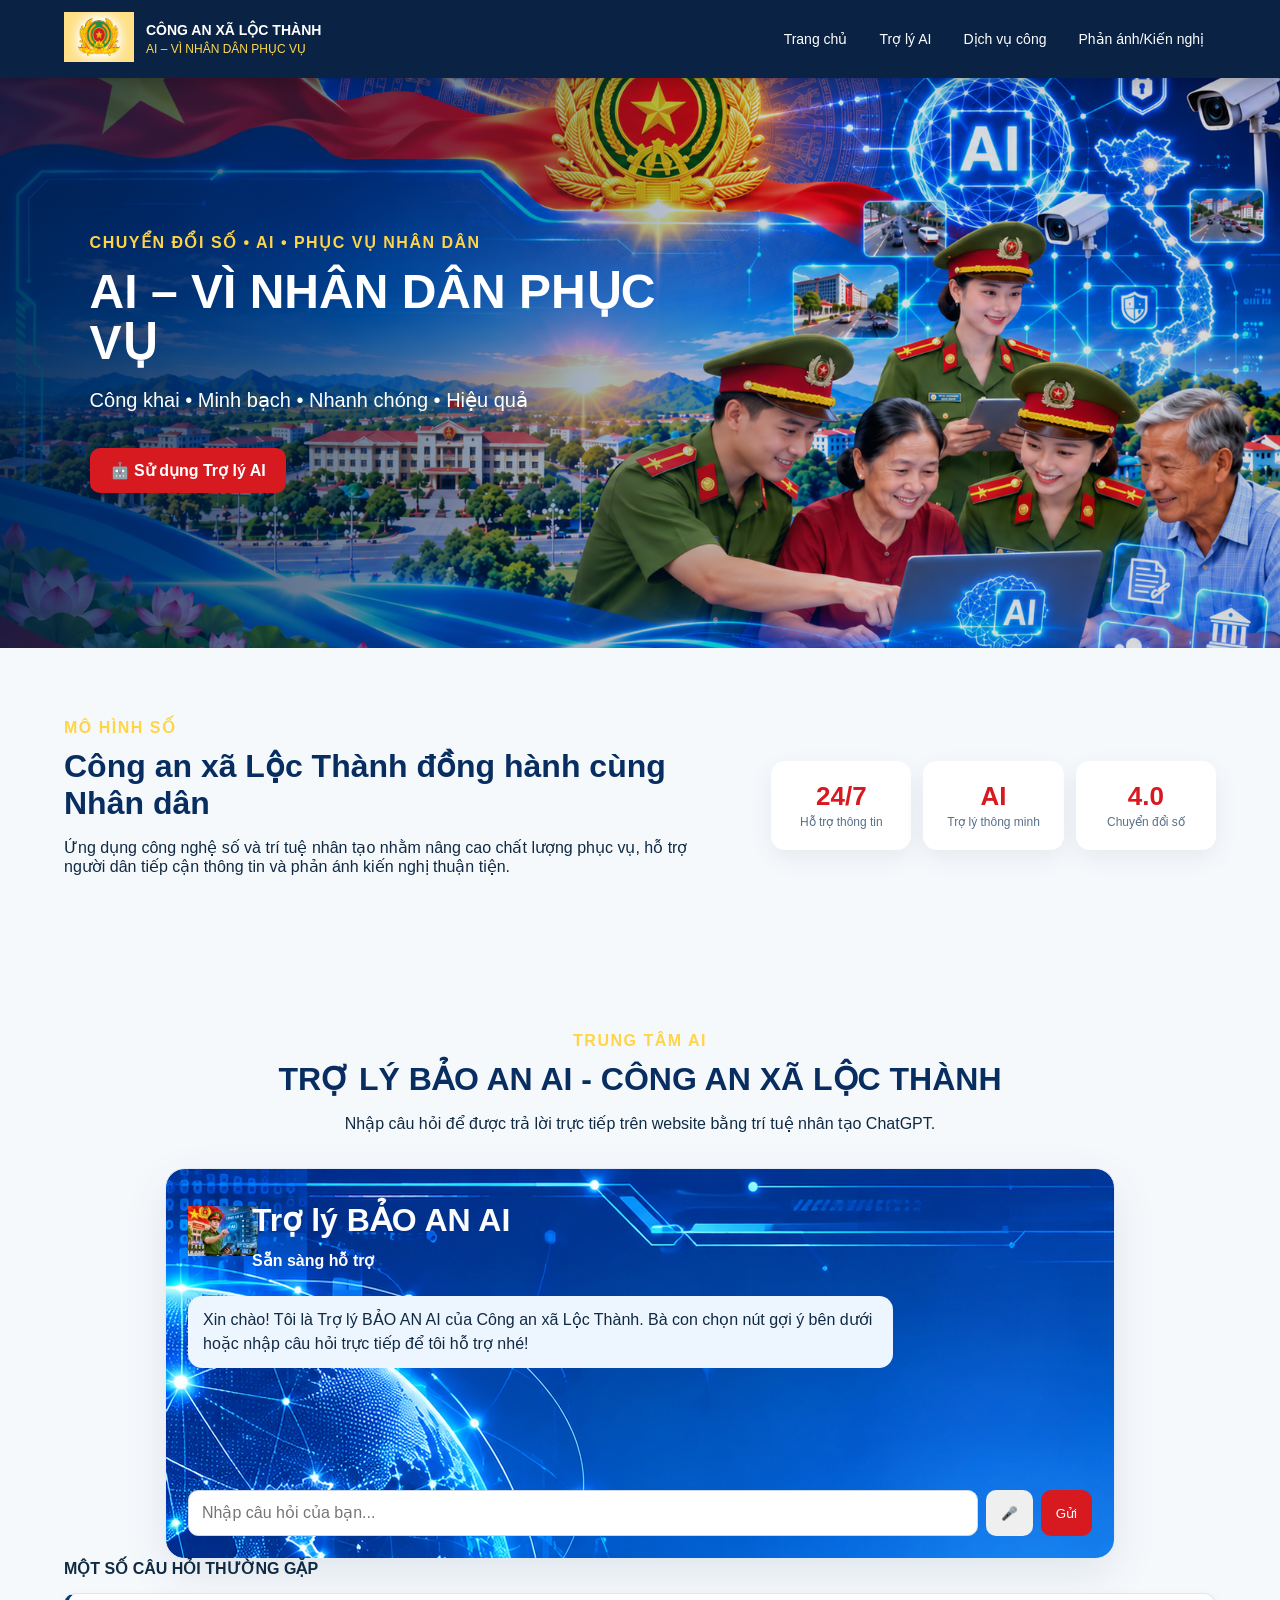
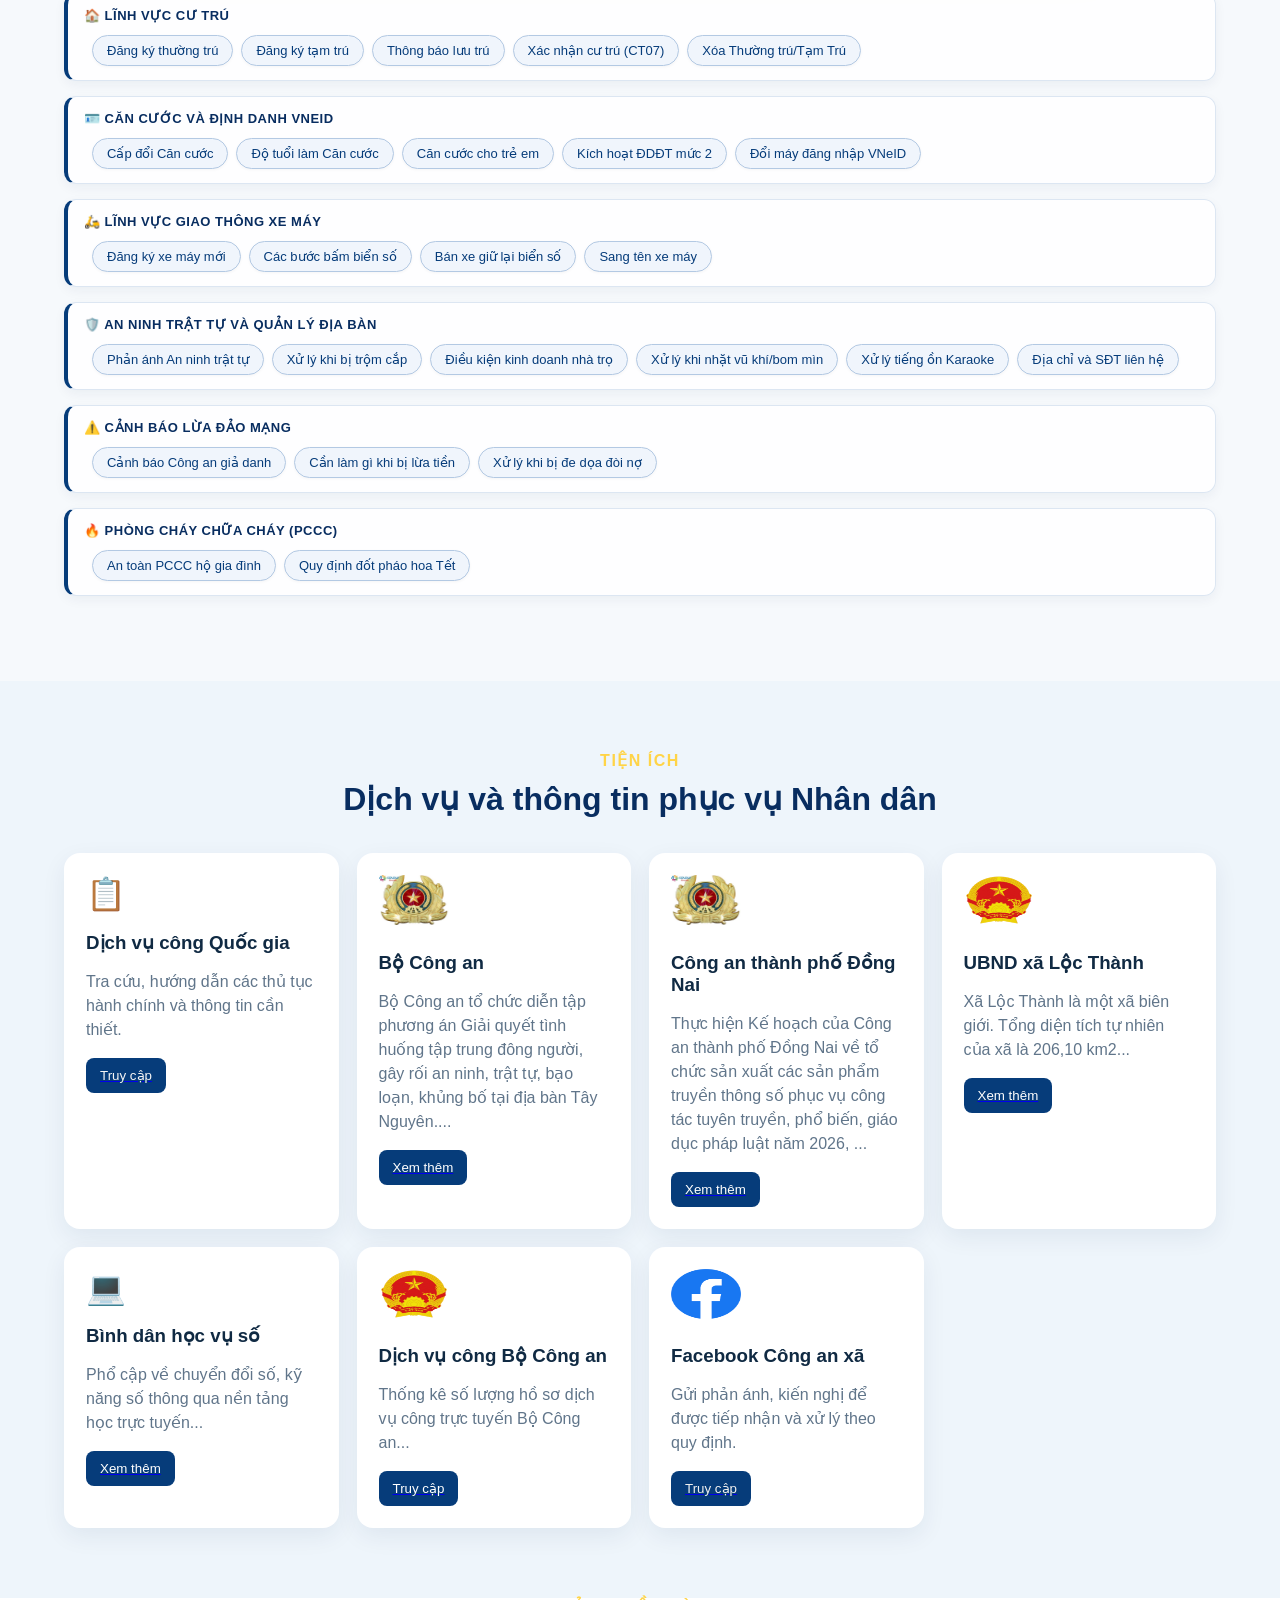
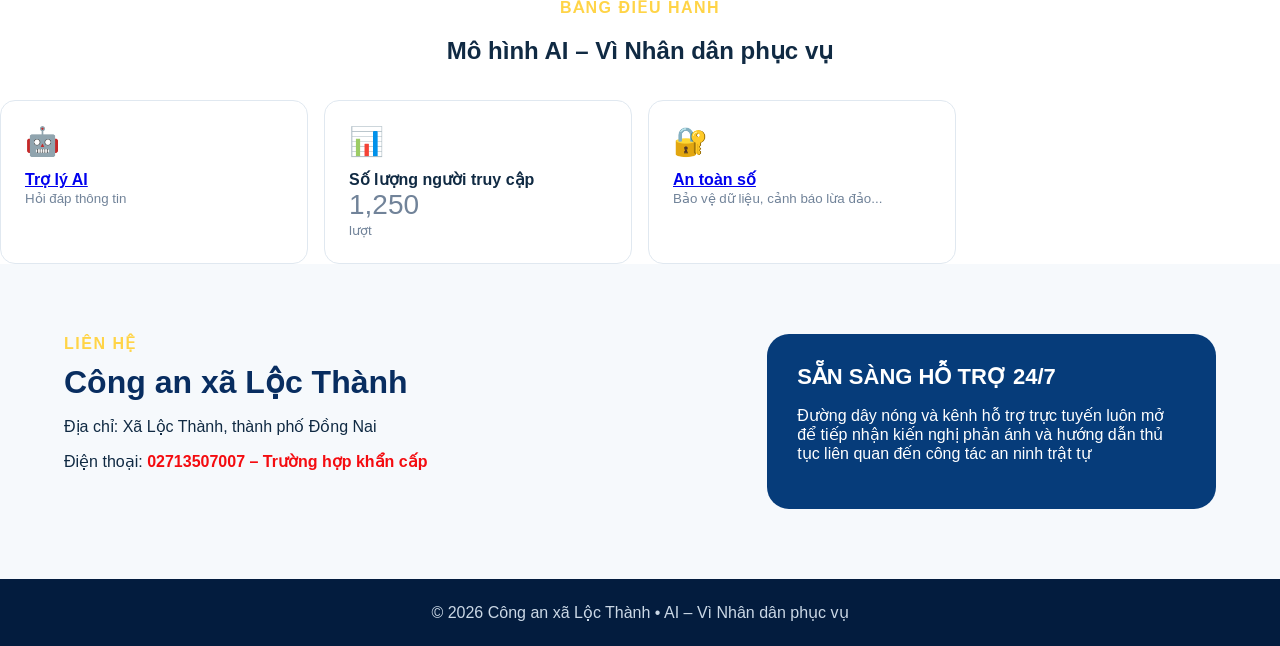
==== commit 265aaf7a: "Add files via upload" ====
--- a/index.html
+++ b/index.html
@@ -103,13 +103,13 @@
   </div>
 
   <div class="quick">
-    <b>🛡️ An ninh trật tự & Quản lý địa bàn</b><br>
+    <b>🛡️ An ninh trật tự và Quản lý địa bàn</b><br>
     <button onclick="ask('Tôi muốn phản ánh vấn đề an ninh trật tự.')">Phản ánh An ninh trật tự</button>
     <button onclick="ask('Tôi cần xử lý tình huống trộm cắp như thế nào?')">Xử lý khi bị trộm cắp</button>
     <button onclick="ask('Tôi muốn mở nhà trọ kinh doanh cần điều kiện gì?')">Điều kiện kinh doanh nhà trọ</button>
     <button onclick="ask('Nhặt được súng đạn bom mìn thì làm sao?')">Xử lý khi nhặt vũ khí/bom mìn</button>
 	 <button onclick="ask('Hàng xóm hát karaoke ồn thì làm sao?')">Xử lý tiếng ồn Karaoke</button>
-    <button onclick="ask('Tôi cần liên hệ Công an xã.')">Địa chỉ & SĐT liên hệ</button>
+    <button onclick="ask('Tôi cần liên hệ Công an xã.')">Địa chỉ và SĐT liên hệ</button>
   </div>
 
   <div class="quick">
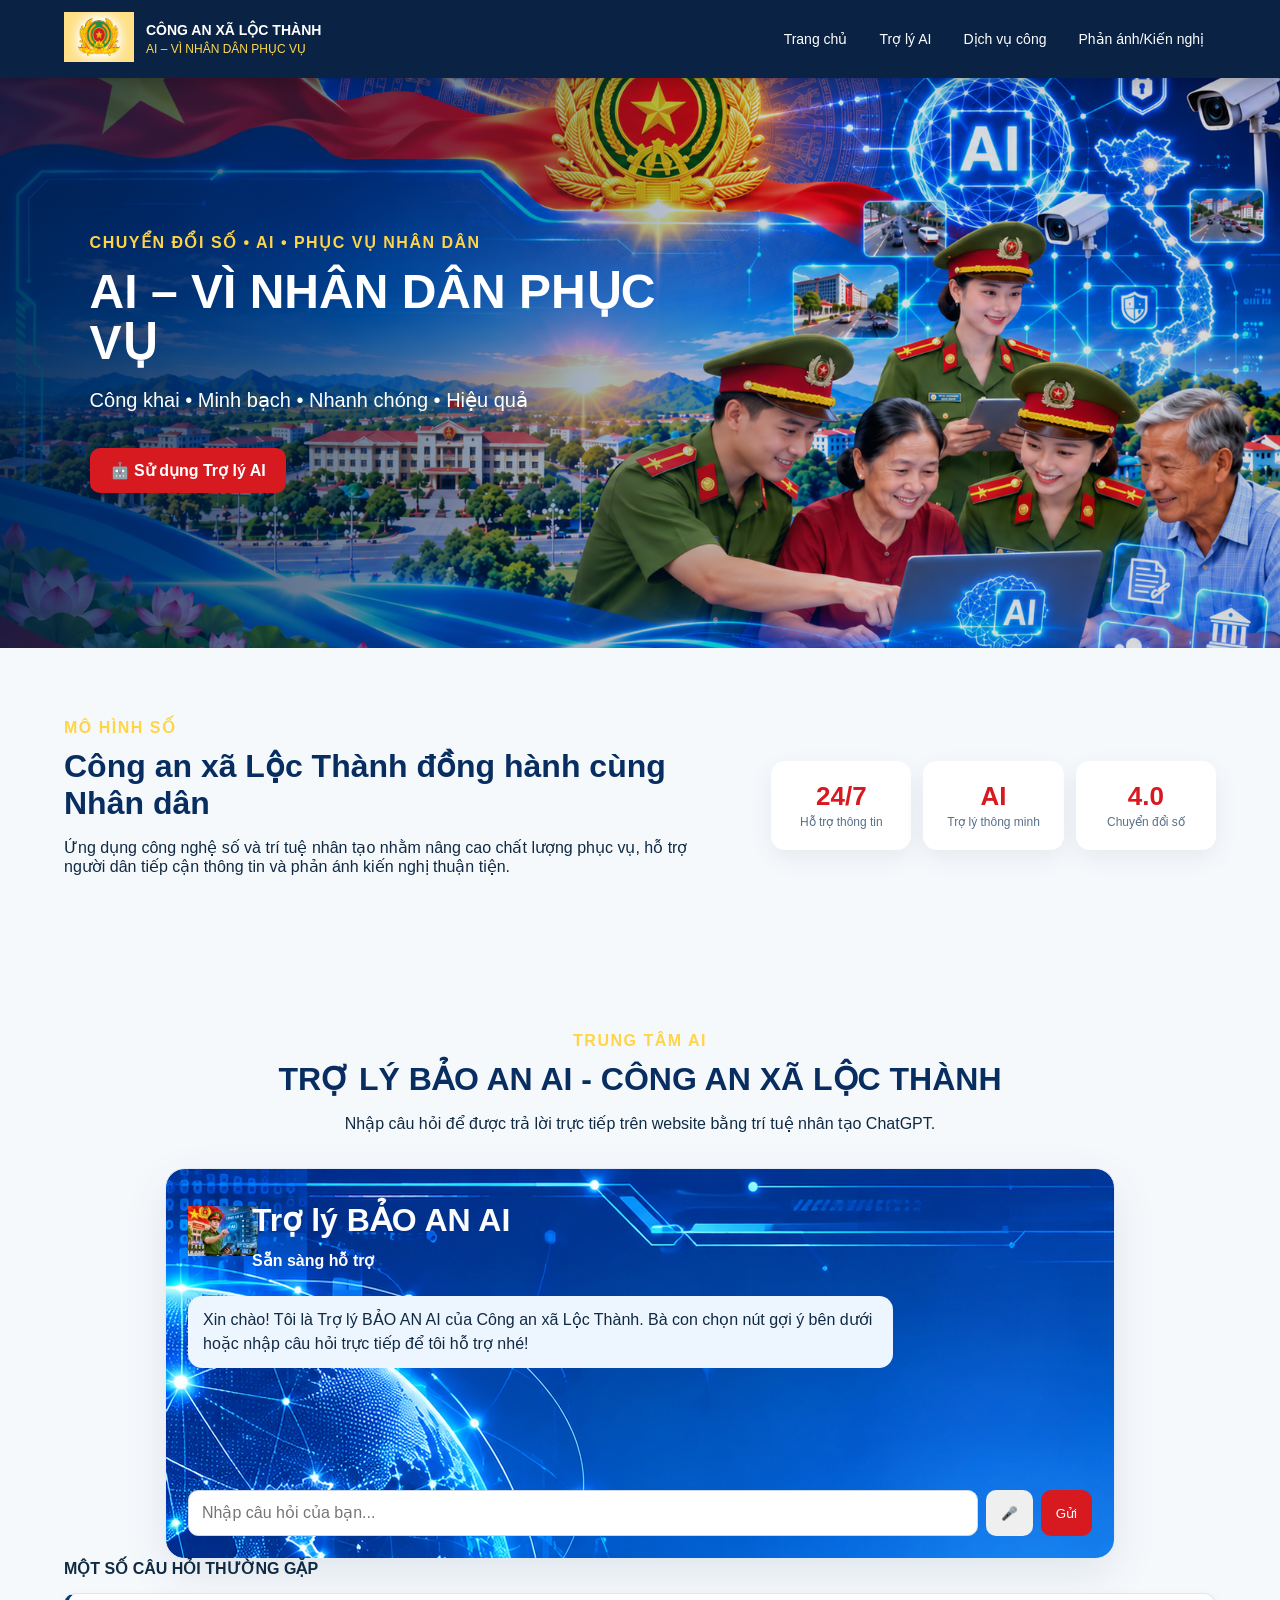
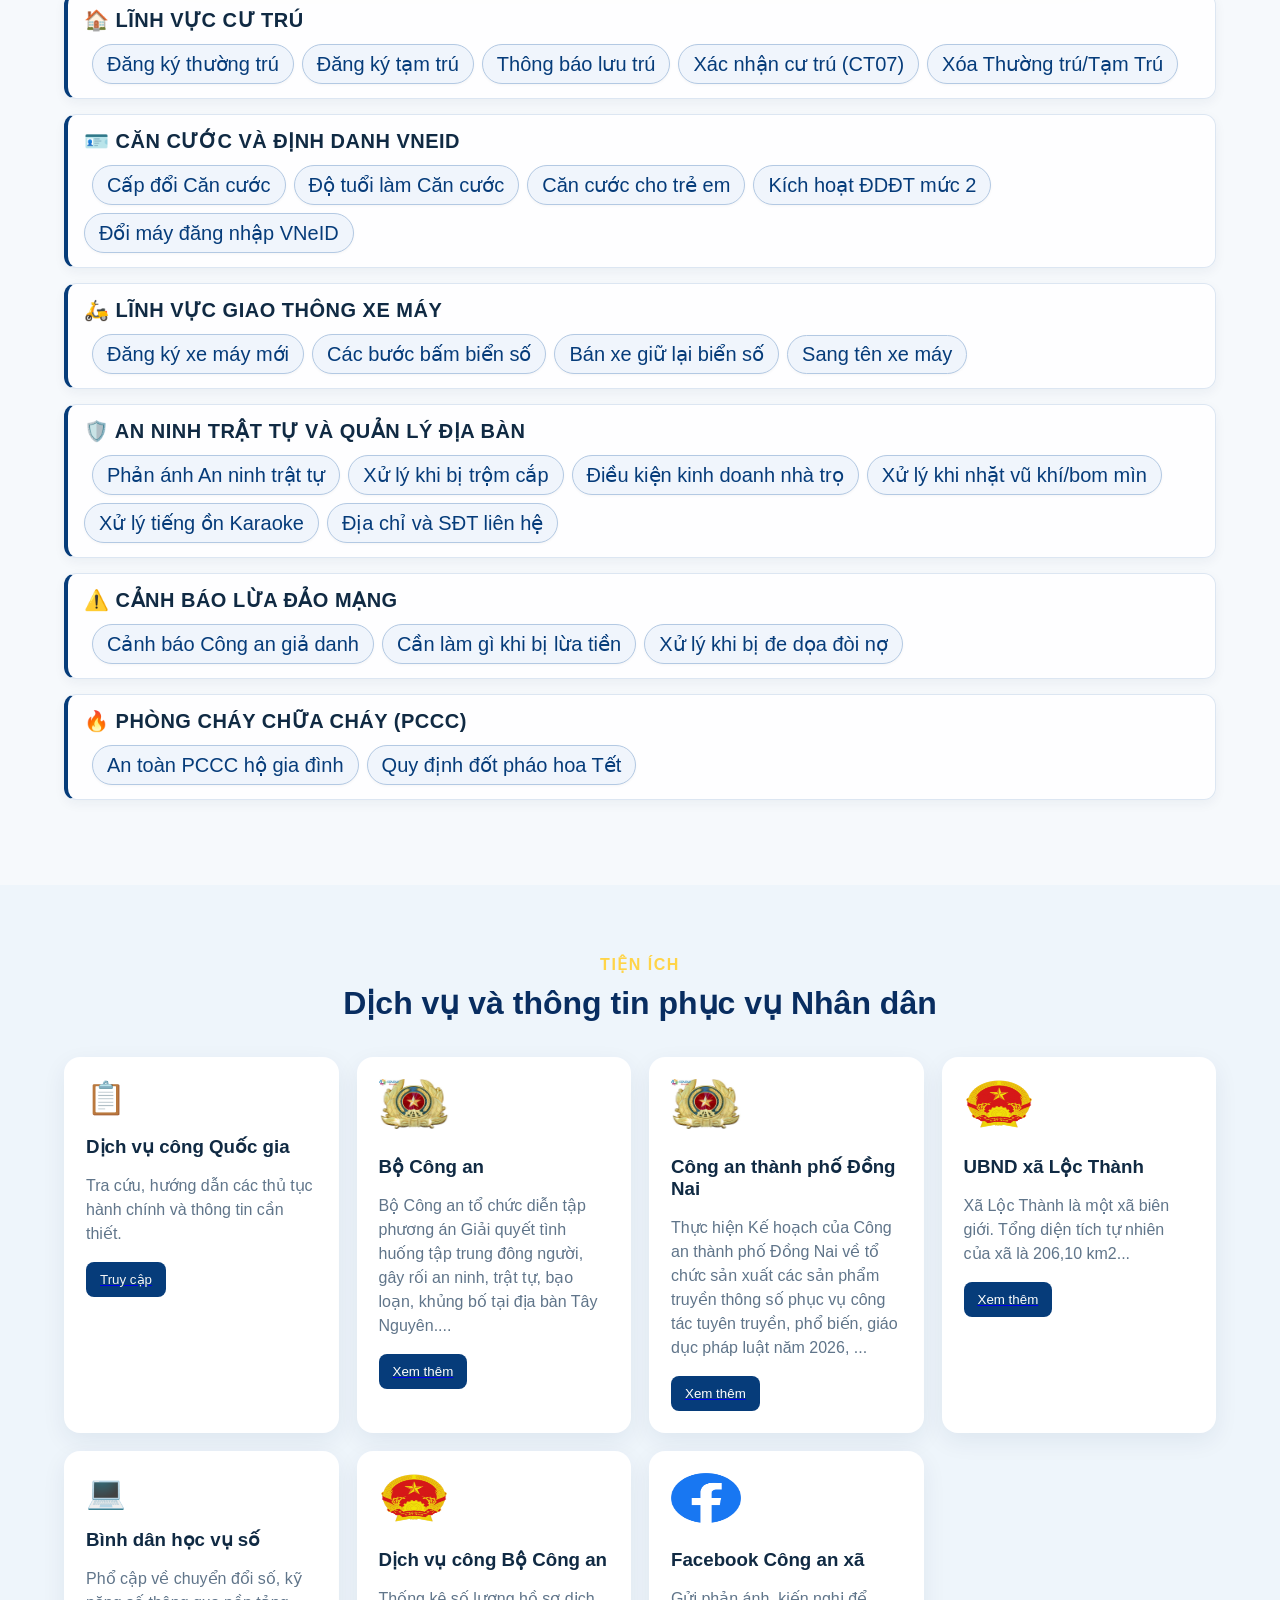
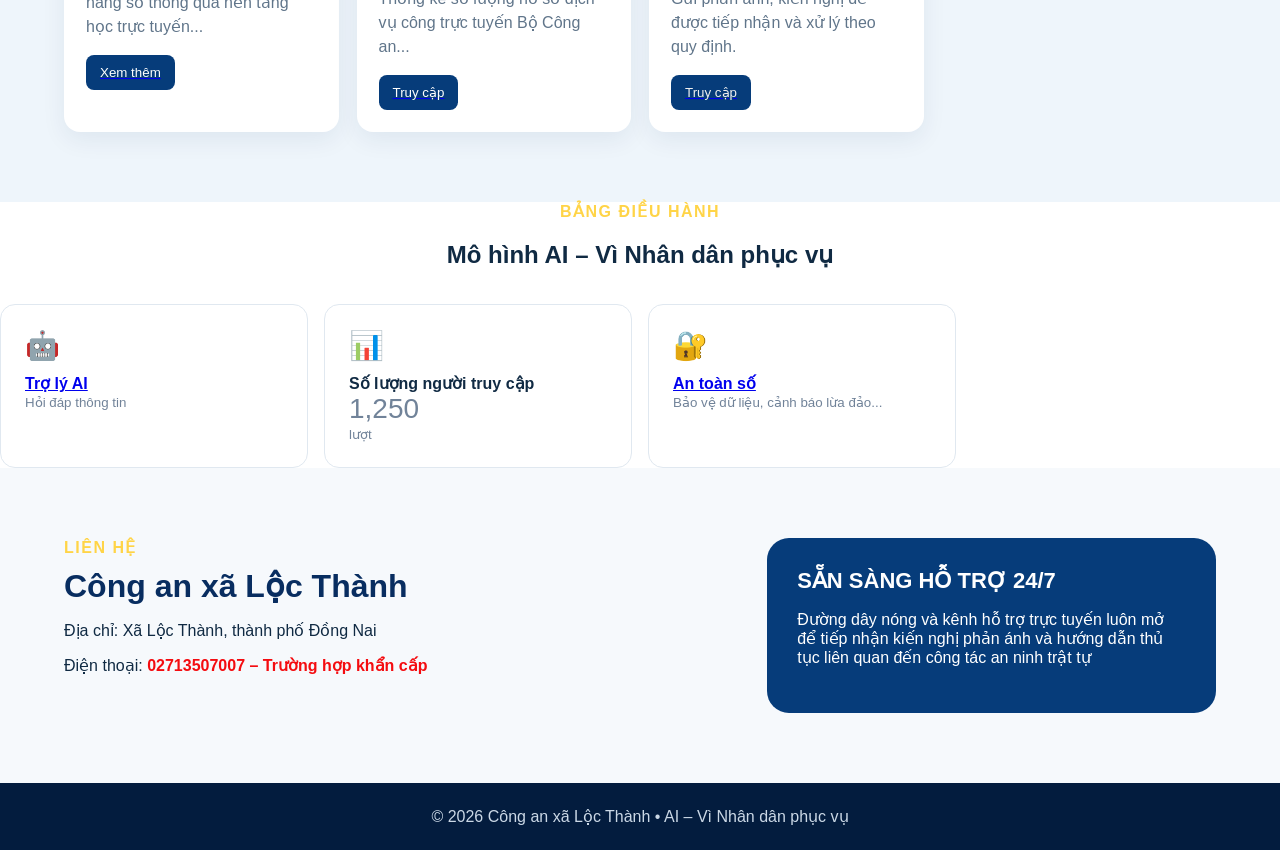
==== commit b55b8bbf: "Add files via upload" ====
--- a/index.html
+++ b/index.html
@@ -207,23 +207,23 @@
     "answer": "Công an xã Lộc Thành tiếp công dân giải quyết thủ tục hành chính trong giờ hành chính từ Thứ Hai đến Thứ Sáu (Sáng: 07h00 - 11h30; Chiều: 13h30 - 17h00). Riêng công tác trực ban tiếp nhận tố giác, tin báo về an ninh trật tự duy trì 24/24h tất cả các ngày."
   },
   {
-    "keys": ["trình báo", "trinh bao", "tố giác", "to giac", "mất trộm", "mat trom", "vi phạm", "vi pham", "tội phạm", "toi pham", "báo án", "phản ánh", "bao an", "trộm cắp", "trom cap"],
+    "keys": ["phát hiện","phat hienhien","trình báo", "trinh bao", "tố giác", "to giac", "mất trộm", "mat trom", "vi phạm", "vi pham", "tội phạm", "toi pham", "báo án", "phản ánh", "bao an", "trộm cắp", "trom cap"],
     "answer": "Khi xảy ra vụ việc an ninh trật tự hoặc mất trộm tài sản, bà con cần: 1. Giữ nguyên hiện trường vụ việc. 2. Gọi ngay Trực ban Công an xã 02713.507.007 hoặc đến trực tiếp trụ sở Công an xã Lộc Thành (ấp K' Liêu) để lập biên bản tiếp nhận trình báo. Bà con cũng có thể phản ánh trực tuyến qua ứng dụng VNeID."
   },
   {
-    "keys": ["đăng ký thường trú", "dang ky thuong tru", "nộp hồ sơ thường trú", "nop ho so thuong tru", "nhập khẩu", "nhap khau", "thường trú ở đâu", "thuong tru o dau"],
+    "keys": ["cư trú","cu tru", "đăng ký thường trú", "dang ky thuong tru", "nộp hồ sơ thường trú", "nop ho so thuong tru", "nhập khẩu", "nhap khau", "thường trú ở đâu", "thuong tru o dau"],
     "answer": "Thủ tục Đăng ký thường trú hiện nộp 100% online qua Cổng Dịch vụ công Bộ Công an hoặc ứng dụng VNeID. Hồ sơ gồm: Tờ khai CT01 và Giấy tờ chứng minh chỗ ở hợp pháp (Sổ hồng/sổ đỏ, hợp đồng mua nhà/thuê nhà). Thời hạn giải quyết: Tối đa 07 ngày làm việc."
   },
   {
-    "keys": ["đăng ký tạm trú", "dang ky tam tru", "thủ tục tạm trú", "thu tuc tam tru", "làm tạm trú", "lam tam tru", "khai báo tạm trú", "khai bao tam tru"],
+    "keys": ["tạm trú", "tam tru", "đăng ký tạm trú", "dang ky tam tru", "thủ tục tạm trú", "thu tuc tam tru", "làm tạm trú", "lam tam tru", "khai báo tạm trú", "khai bao tam tru"],
     "answer": "Thủ tục Đăng ký tạm trú nộp trực tuyến 100% trên Cổng dịch vụ công Bộ Công an hoặc VNeID trong vòng 60 ngày kể từ ngày chuyển đến sinh sống. Hồ sơ: Tờ khai CT01 + Giấy tờ chứng minh chỗ ở hợp pháp (Hợp đồng thuê/mượn nhà). Thời hạn giải quyết: Tối đa 03 ngày làm việc."
   },
   {
-    "keys": ["thông báo lưu trú", "thong bao luu tru", "khách ở lại", "khach o lai", "ở qua đêm", "o qua dem", "nhà trọ", "nha tro", "khách lưu trú", "khach luu tru"],
+    "keys": ["lưu trú", "luu tru", "thông báo lưu trú", "thong bao luu tru", "khách ở lại", "khach o lai", "ở qua đêm", "o qua dem", "nhà trọ", "nha tro", "khách lưu trú", "khach luu tru"],
     "answer": "Thủ tục Thông báo lưu trú thực hiện trực tiếp trên điện thoại qua VNeID (mục Thủ tục hành chính -> Thông báo lưu trú) hoặc Cổng Dịch vụ công Bộ Công an. Thời hạn: Phải thông báo trước 23h00 cùng ngày (nếu khách đến sau 23h00 thì thông báo trước 08h00 ngày hôm sau)."
   },
   {
-    "keys": ["xác nhận thông tin về cư trú", "xac nhan thong tin ve cu tru", "ct07", "ct 07", "giấy xác nhận cư trú", "giay xac nhan cu tru", "xin ct07", "xin ct 07"],
+    "keys": ["xác nhận","xac nhan", "xác nhận thông tin về cư trú", "xac nhan thong tin ve cu tru", "ct07", "ct 07", "giấy xác nhận cư trú", "giay xac nhan cu tru", "xin ct07", "xin ct 07"],
     "answer": "Bà con nộp yêu cầu cấp Giấy xác nhận thông tin về cư trú (CT07) qua Cổng dịch vụ công Bộ Công an hoặc ứng dụng VNeID. Có thể chọn nhận bản điện tử trên ứng dụng hoặc bản giấy tại trụ sở/qua bưu điện. Thời hạn giải quyết: Tối đa 01 ngày làm việc."
   },
   {
@@ -231,19 +231,19 @@
     "answer": "Công dân bị xóa đăng ký thường trú/tạm trú khi: Qua đời, định cư nước ngoài, thôi quốc tịch Việt Nam, vắng mặt liên tục từ 12 tháng trở lên mà không đăng ký tạm trú nơi khác/không khai báo tạm vắng, hoặc chỗ ở hợp pháp bị phá dỡ, tịch thu."
   },
   {
-    "keys": ["cấp đổi cccd", "doi the cccd", "thẻ cũ còn hạn", "the cu con han", "bắt buộc đổi", "bat buoc doi", "đổi căn cước mới", "doi can cuoc moi"],
+    "keys": ["CCCD","căn cước công dân", "can cuoc cong dan", "cấp đổi cccd", "doi the cccd", "thẻ cũ còn hạn", "the cu con han", "bắt buộc đổi", "bat buoc doi", "đổi căn cước mới", "doi can cuoc moi"],
     "answer": "Thẻ CCCD mã vạch/gắn chip đã cấp trước ngày 01/7/2024 vẫn có giá trị sử dụng đến hết thời hạn ghi trên thẻ. Công dân được đổi sang thẻ Căn cước mới khi có nhu cầu hoặc khi thẻ cũ hết hạn, hư hỏng, thay đổi thông tin hộ tịch."
   },
   {
-    "keys": ["độ tuổi làm căn cước", "do tuoi lam can cuoc", "mấy tuổi làm căn cước", "may tuoi lam can cuoc", "bắt buộc làm căn cước", "bat buoc lam can cuoc", "dưới 14 tuổi", "duoi 14 tuoi"],
+    "keys": ["độ tuổi làm CCCD", "do tuoi lam cccd","độ tuổi làm căn cước", "do tuoi lam can cuoc", "mấy tuổi làm căn cước", "may tuoi lam can cuoc", "bắt buộc làm căn cước", "bat buoc lam can cuoc", "dưới 14 tuổi", "duoi 14 tuoi"],
     "answer": "Căn cứ Luật Căn cước: Công dân Việt Nam từ đủ 14 tuổi trở lên BẮT BUỘC phải làm thẻ Căn cước. Công dân dưới 14 tuổi được cấp thẻ Căn cước theo nhu cầu (không bắt buộc)."
   },
   {
-    "keys": ["căn cước cho trẻ em", "can cuoc cho tre em", "trẻ dưới 14 tuổi", "tre duoi 14 tuoi", "dưới 6 tuổi", "duoi 6 tuoi", "làm căn cước cho con", "lam can cuoc cho con"],
+    "keys": ["cccd cho trẻ","căn cước cho trẻ em", "can cuoc cho tre em", "trẻ dưới 14 tuổi", "tre duoi 14 tuoi", "dưới 6 tuổi", "duoi 6 tuoi", "làm căn cước cho con", "lam can cuoc cho con"],
     "answer": "Trẻ từ 0 - dưới 6 tuổi: Cha/mẹ nộp hồ sơ trực tuyến qua Cổng Dịch vụ công, không thu nhận sinh trắc học. Trẻ từ đủ 6 - dưới 14 tuổi: Cha/mẹ đưa trẻ đến cơ quan Công an để thu nhận vân tay, ảnh khuôn mặt và mống mắt."
   },
   {
-    "keys": ["kích hoạt VNeID", "kich hoat VNeID", "VNeID mức 2", "VNeID muc 2", "định danh mức 2", "dinh danh muc 2", "làm VNeID mức 2", "lam VNeID muc 2"],
+    "keys": ["VNeID","vneid", "kích hoạt VNeID", "kich hoat VNeID", "VNeID mức 2", "VNeID muc 2", "định danh mức 2", "dinh danh muc 2", "làm VNeID mức 2", "lam VNeID muc 2"],
     "answer": "Bà con mang theo thẻ Căn cước và điện thoại sử dụng số thuê bao chính chủ đến trụ sở Công an xã Lộc Thành để làm thủ tục thu nhận Định danh điện tử Mức 2 (chụp ảnh, lăn tay). Sau khi nhận tin nhắn phê duyệt, mở ứng dụng VNeID để hoàn tất kích hoạt."
   },
   {
@@ -251,23 +251,23 @@
     "answer": "Tải VNeID trên máy mới -> Đăng nhập tài khoản. Xác thực bằng cách quét chip NFC trên thẻ Căn cước bằng máy mới, hoặc lấy mã OTP từ thiết bị cũ. Nếu máy không hỗ trợ NFC hoặc mất máy cũ, bà con mang Căn cước ra Công an xã để được hỗ trợ cấp mã đổi thiết bị."
   },
   {
-    "keys": ["đăng ký xe máy", "dang ky xe may", "bấm biển số", "bam bien so", "công an xã đăng ký xe", "cong an xa dang ky xe", "bấm biển xe máy", "bam bien xe may"],
-    "answer": "Công an xã Lộc Thành thực hiện thủ tục đăng ký, cấp biển số định danh lần đầu và thu hồi xe mô tô, xe gắn máy, xe máy điện của cá nhân/tổ chức tại địa phương. Địa điểm: Trụ sở Công an xã Lộc Thành (ấp K' Liêu)."
-  },
-  {
-    "keys": ["bước bấm biển số", "buoc bam bien so", "thủ tục bấm biển xe", "thu tuc bam bien xe", "quy trình đăng ký xe", "quy trinh dang ky xe"],
+    "keys": ["ô tô", "xe máy", "đăng ký xe máy", "dang ky xe may", "bấm biển số", "bam bien so", "công an xã đăng ký xe", "cong an xa dang ky xe", "bấm biển xe máy", "bam bien xe may"],
+    "answer": "Công an xã Lộc Thành thực hiện thủ tục đăng ký, cấp biển số định danh lần đầu và thu hồi xe ô tô, mô tô, xe gắn máy, xe máy điện của cá nhân/tổ chức tại địa phương. Địa điểm: Trụ sở Công an xã Lộc Thành (ấp K' Liêu)."
+  },
+  {
+    "keys": ["bấm biển số","bước bấm biển số", "buoc bam bien so", "thủ tục bấm biển xe", "thu tuc bam bien xe", "quy trình đăng ký xe", "quy trinh dang ky xe"],
     "answer": "Quy trình 3 bước: 1. Nộp lệ phí trước bạ (tại Thuế hoặc online). 2. Kê khai hồ sơ đăng ký xe trên Cổng Dịch vụ công Bộ Công an lấy mã hồ sơ. 3. Đưa xe và hồ sơ gốc (Hóa đơn, Phiếu xuất xưởng) đến Công an xã Lộc Thành để kiểm tra xe và bấm biển số."
   },
   {
-    "keys": ["bán xe giữ biển", "ban xe giu bien", "giữ lại biển số", "giu lai bien so", "bán xe bán biển", "ban xe ban bien"],
+    "keys": ["bán xe","ban xe","bán xe giữ biển", "ban xe giu bien", "giữ lại biển số", "giu lai bien so", "bán xe bán biển", "ban xe ban bien"],
     "answer": "Khi bán hoặc chuyển nhượng xe, chủ xe BẮT BUỘC phải giữ lại Giấy đăng ký xe và biển số xe, nộp lại cho Công an để làm thủ tục thu hồi. Biển số định danh này sẽ lưu trong kho dữ liệu 05 năm để cấp lại khi bạn mua xe mới."
   },
   {
-    "keys": ["sang tên xe", "sang ten xe", "sang tên xe máy", "sang ten xe may", "mua xe cũ", "mua xe cu"],
+    "keys": ["sang tên","sang ten","sang tên xe", "sang ten xe", "sang tên xe máy", "sang ten xe may", "mua xe cũ", "mua xe cu"],
     "answer": "1. Chủ cũ làm thủ tục thu hồi đăng ký, biển số tại cơ quan Công an quản lý xe đó. 2. Chủ mới đăng ký sang tên trên Cổng Dịch vụ công Bộ Công an, sau đó mang xe và hồ sơ thu hồi đến Công an cấp xã nơi cư trú để bấm biển số định danh mới."
   },
   {
-    "keys": ["mở nhà trọ", "mo nha tro", "điều kiện An ninh trật tự", "dieu kien An ninh trật tự", "cho thuê lưu trú", "cho thue luu tru", "kinh doanh nhà trọ", "kinh doanh nha tro"],
+    "keys": ["kinh doanh nhà trọ","kinh doanh nha tro","mở nhà trọ", "mo nha tro", "điều kiện An ninh trật tự", "dieu kien An ninh trật tự", "cho thuê lưu trú", "cho thue luu tru", "kinh doanh nhà trọ", "kinh doanh nha tro"],
     "answer": "Chủ cơ sở cần: 1. Có Giấy đăng ký kinh doanh hộ cá thể. 2. Bảo đảm điều kiện an toàn Phòng cháy chữa cháy. 3. Xin cấp Giấy chứng nhận đủ điều kiện về An ninh trật tự tại Công an cấp thẩm quyền. 4. Cam kết và thực hiện đầy đủ việc khai báo tạm trú/lưu trú cho khách qua VNeID."
   },
   {
@@ -283,11 +283,11 @@
     "answer": "Hành vi gây tiếng động lớn, huyên náo tại khu dân cư từ 22h00 đêm đến 06h00 sáng hôm sau là vi phạm pháp luật và sẽ bị xử phạt hành chính theo Nghị định 144/2021/NĐ-CP. Khi bị ảnh hưởng, bà con gọi ngay Trực ban Công an xã 02713.507.007 để lực lượng Công an xã đến kiểm tra, nhắc nhở và xử lý."
   },
   {
-    "keys": ["công an gọi điện", "cong an goi dien", "tải link lạ", "tai link la", "cung cấp otp", "cung cap otp", "lừa đảo VNeID", "lua dao VNeID"],
+    "keys": ["otp","công an gọi điện", "cong an goi dien", "tải link lạ", "tai link la", "cung cấp otp", "cung cap otp", "lừa đảo VNeID", "lua dao VNeID"],
     "answer": "CẢNH BÁO LỪA ĐẢO! Cơ quan Công an KHÔNG BAO GIỜ gọi điện yêu cầu người dân tải ứng dụng qua đường link lạ (file .apk), KHÔNG yêu cầu chuyển tiền hay đọc mã OTP ngân hàng. Bà con tuyệt đối không làm theo và cúp máy ngay lập tức!"
   },
   {
-    "keys": ["lỡ chuyển tiền lừa đảo", "lo chuyen tien lua dao", "bị lừa tiền", "bi lua tien", "bị lừa qua mạng", "bi lua qua mang", "chuyển tiền kẻ xấu", "chuyen tien ke xau"],
+    "keys": ["lừa đảo","lua dao","lỡ chuyển tiền lừa đảo", "lo chuyen tien lua dao", "bị lừa tiền", "bi lua tien", "bị lừa qua mạng", "bi lua qua mang", "chuyển tiền kẻ xấu", "chuyen tien ke xau"],
     "answer": "1. Gọi ngay đường dây nóng Ngân hàng yêu cầu phong tỏa tài khoản khẩn cấp. 2. Lưu giữ/chụp ảnh chứng từ giao dịch, tin nhắn, số tài khoản kẻ lừa đảo. 3. Đến ngay Công an xã Lộc Thành (ấp K' Liêu) hoặc cơ quan Công an gần nhất để báo án."
   },
   {
--- a/style.css
+++ b/style.css
@@ -1,5 +1,5 @@
 *{box-sizing:border-box}html{scroll-behavior:smooth}body{margin:0;font-family:Arial,Helvetica,sans-serif;color:#102a43;background:#f6f9fc}.topbar{position:sticky;top:0;z-index:50;display:flex;align-items:center;justify-content:space-between;padding:12px 5%;background:rgba(3,28,62,.97);color:white;box-shadow:0 4px 20px #0004}.brand{display:flex;align-items:center;gap:12px}.emblem{width:46px;height:46px;border-radius:50%;display:grid;place-items:center;background:#d71920;color:#ffd700;border:2px solid #ffd700;font-size:26px}.agency{font-size:14px;font-weight:700}.tagline{font-size:12px;color:#ffd84d;margin-top:4px}nav{display:flex;gap:8px;align-items:center}nav a{color:#fff;text-decoration:none;padding:10px 12px;border-radius:8px;font-size:14px}nav a:hover{background:#ffffff18}.menu-btn{display:none;background:none;border:1px solid #fff5;color:#fff;border-radius:7px;padding:7px 10px;font-size:20px}.hero{position:relative;min-height:570px;overflow:hidden;background:#062b62}.hero-img{width:100%;height:570px;object-fit:cover;display:block}.hero-overlay{position:absolute;inset:0;background:linear-gradient(90deg,rgba(0,31,73,.85),rgba(0,31,73,.15) 65%,rgba(0,0,0,.15));display:flex;align-items:center;padding:0 7%}.hero-copy{max-width:620px;color:white}.pill,
-.eyebrow{font-weight:800;letter-spacing:1.5px;color:#ffd447}.hero h1{font-size:48px;line-height:1.05;margin:15px 0 12px}.hero p{font-size:20px}.primary{display:inline-block;margin-top:16px;padding:13px 20px;border:0;border-radius:10px;background:#d71920;color:white;text-decoration:none;font-weight:700;cursor:pointer}.intro,.section,.contact{margin:auto;padding:70px 5%}.intro{display:grid;grid-template-columns:1.5fr 1fr;gap:40px;align-items:center}.intro h2,.section h2,.contact h2{font-size:32px;margin:10px 0 12px;color:#082d60}.stats{display:grid;grid-template-columns:repeat(3,1fr);gap:12px}.stats div{background:white;border-radius:14px;padding:20px;text-align:center;box-shadow:0 8px 24px #092b5012}.stats b{display:block;font-size:26px;color:#d71920}.stats span{font-size:12px;color:#58708b}.section-title{text-align:center;max-width:760px;margin:0 auto 35px}.ai-card{ max-width:950px;margin:auto;background:url("Nền công nghệ AI xanh tương lai.png");border-radius:20px;padding:22px;box-shadow:0 15px 45px #092b5018;border:1px solid #e2eaf3}.ai-head{display:flex;gap:12px;align-items:center}.ai-head small{display:block;color:#6b7c93;margin-top:4px}.ai-orb{width:52px;height:52px;border-radius:50%;display:grid;place-items:center;background:#063c7a;color:#7fe8ff;font-weight:900}.chat{height:220px;overflow:auto;padding:18px 0}.msg{max-width:78%;padding:12px 15px;border-radius:14px;margin:8px 0;line-height:1.5}.msg.bot{background:#edf5ff}.msg.user{margin-left:auto;background:#063c7a;color:white}.quick{display:flex;gap:8px;flex-wrap:wrap;margin-bottom:12px}.quick button{border:1px solid #c8d7e8;background:#f8fbff;border-radius:20px;padding:8px 12px;cursor:pointer}.input-row{display:flex;gap:8px}.input-row input,.modal-box input,.modal-box textarea{flex:1;padding:13px;border:1px solid #ccd8e5;border-radius:10px;font:inherit}.input-row button{border:0;border-radius:10px;padding:0 15px;cursor:pointer}.input-row .send{background:#d71920;color:#fff}.light{background:#eef5fb;max-width:none;padding-left:5%;padding-right:5%}.cards{max-width:1180px;margin:auto;display:grid;grid-template-columns:repeat(4,1fr);gap:18px}.cards article{background:white;border-radius:16px;padding:22px;box-shadow:0 8px 25px #092b5012}.icon{font-size:32px}.cards h3{margin-bottom:8px}.cards p{color:#60758a;min-height:65px;line-height:1.5}.cards button{border:0;background:#063c7a;color:white;padding:10px 14px;border-radius:8px;cursor:pointer}.dashboard{background:white}.dash-grid{display:grid;grid-template-columns:repeat(4,1fr);gap:16px}.dash-item{border:1px solid #e0e8f0;border-radius:15px;padding:24px}.dash-item span{font-size:28px;display:block}.dash-item b{display:block;margin-top:12px}.dash-item small{color:#718399}.contact{display:grid;grid-template-columns:1.5fr 1fr;gap:30px}.contact-box{background:#063c7a;color:white;padding:30px;border-radius:22px}.contact-box b{font-size:22px}footer{background:#031c3e;color:#cbd8e6;text-align:center;padding:24px}.modal{display:none;position:fixed;inset:0;background:#0008;z-index:100;align-items:center;justify-content:center;padding:20px}.modal.open{display:flex}.modal-box{background:white;width:min(520px,100%);padding:25px;border-radius:16px;position:relative}.modal-box input,.modal-box textarea{display:block;width:100%;margin:10px 0}.modal-box textarea{height:130px}.close{position:absolute;right:14px;top:10px;border:0;background:none;font-size:28px;cursor:pointer}@media(max-width:900px){nav{display:none;position:absolute;top:70px;left:0;right:0;background:#031c3e;padding:10px;flex-direction:column}nav.show{display:flex}.menu-btn{display:block}.hero,.hero-img{min-height:500px;height:500px}.hero h1{font-size:36px}.intro,.contact{grid-template-columns:1fr}.cards{grid-template-columns:repeat(2,1fr)}.dash-grid{grid-template-columns:repeat(2,1fr)}}@media(max-width:560px){.topbar{padding:10px 4%}.agency{font-size:12px}.hero,.hero-img{height:460px;min-height:460px}.hero-overlay{padding:0 6%}.hero h1{font-size:30px}.hero p{font-size:16px}.intro,.section,.contact{padding:45px 5%}.cards{grid-template-columns:1fr}.dash-grid{grid-template-columns:1fr}.stats{grid-template-columns:1fr}.input-row input{min-width:0}.msg{max-width:90%}}
+.eyebrow{font-weight:800;letter-spacing:1.5px;color:#ffd447}.hero h1{font-size:48px;line-height:1.05;margin:15px 0 12px}.hero p{font-size:20px}.primary{display:inline-block;margin-top:16px;padding:13px 20px;border:0;border-radius:10px;background:#d71920;color:white;text-decoration:none;font-weight:700;cursor:pointer}.intro,.section,.contact{margin:auto;padding:70px 5%}.intro{display:grid;grid-template-columns:1.5fr 1fr;gap:40px;align-items:center}.intro h2,.section h2,.contact h2{font-size:32px;margin:10px 0 12px;color:#082d60}.stats{display:grid;grid-template-columns:repeat(3,1fr);gap:12px}.stats div{background:white;border-radius:14px;padding:20px;text-align:center;box-shadow:0 8px 24px #092b5012}.stats b{display:block;font-size:26px;color:#d71920}.stats span{font-size:12px;color:#58708b}.section-title{text-align:center;max-width:760px;margin:0 auto 35px}.ai-card{ max-width:950px;margin:auto;background:url("Nền công nghệ AI xanh tương lai.png");border-radius:20px;padding:22px;box-shadow:0 15px 45px #092b5018;border:1px solid #e2eaf3}.ai-head{display:flex;gap:12px;align-items:center}.ai-head small{display:block;color:#6b7c93;margin-top:4px}.ai-orb{width:52px;height:52px;border-radius:50%;display:grid;place-items:center;background:#063c7a;color:#7fe8ff;font-weight:900}.chat{height:220px;overflow:auto;padding:18px 0}.msg{max-width:78%;padding:12px 15px;border-radius:14px;margin:8px 0;line-height:1.5}.msg.bot{background:#edf5ff}.msg.user{margin-left:auto;background:#063c7a;color:white}.input-row{display:flex;gap:8px}.input-row input,.modal-box input,.modal-box textarea{flex:1;padding:13px;border:1px solid #ccd8e5;border-radius:10px;font:inherit}.input-row button{border:0;border-radius:10px;padding:0 15px;cursor:pointer}.input-row .send{background:#d71920;color:#fff}.light{background:#eef5fb;max-width:none;padding-left:5%;padding-right:5%}.cards{max-width:1180px;margin:auto;display:grid;grid-template-columns:repeat(4,1fr);gap:18px}.cards article{background:white;border-radius:16px;padding:22px;box-shadow:0 8px 25px #092b5012}.icon{font-size:32px}.cards h3{margin-bottom:8px}.cards p{color:#60758a;min-height:65px;line-height:1.5}.cards button{border:0;background:#063c7a;color:white;padding:10px 14px;border-radius:8px;cursor:pointer}.dashboard{background:white}.dash-grid{display:grid;grid-template-columns:repeat(4,1fr);gap:16px}.dash-item{border:1px solid #e0e8f0;border-radius:15px;padding:24px}.dash-item span{font-size:28px;display:block}.dash-item b{display:block;margin-top:12px}.dash-item small{color:#718399}.contact{display:grid;grid-template-columns:1.5fr 1fr;gap:30px}.contact-box{background:#063c7a;color:white;padding:30px;border-radius:22px}.contact-box b{font-size:22px}footer{background:#031c3e;color:#cbd8e6;text-align:center;padding:24px}.modal{display:none;position:fixed;inset:0;background:#0008;z-index:100;align-items:center;justify-content:center;padding:20px}.modal.open{display:flex}.modal-box{background:white;width:min(520px,100%);padding:25px;border-radius:16px;position:relative}.modal-box input,.modal-box textarea{display:block;width:100%;margin:10px 0}.modal-box textarea{height:130px}.close{position:absolute;right:14px;top:10px;border:0;background:none;font-size:28px;cursor:pointer}@media(max-width:900px){nav{display:none;position:absolute;top:70px;left:0;right:0;background:#031c3e;padding:10px;flex-direction:column}nav.show{display:flex}.menu-btn{display:block}.hero,.hero-img{min-height:500px;height:500px}.hero h1{font-size:36px}.intro,.contact{grid-template-columns:1fr}.cards{grid-template-columns:repeat(2,1fr)}.dash-grid{grid-template-columns:repeat(2,1fr)}}@media(max-width:560px){.topbar{padding:10px 4%}.agency{font-size:12px}.hero,.hero-img{height:460px;min-height:460px}.hero-overlay{padding:0 6%}.hero h1{font-size:30px}.hero p{font-size:16px}.intro,.section,.contact{padding:45px 5%}.cards{grid-template-columns:1fr}.dash-grid{grid-template-columns:1fr}.stats{grid-template-columns:1fr}.input-row input{min-width:0}.msg{max-width:90%}}
 
 .quick {
   display: flex;
@@ -28,9 +28,9 @@
 .quick b {
   width: 100%;
   display: block;
-  font-size: 13px;
+  font-size: 20px;
   text-transform: uppercase;
-  letter-spacing: 0.5px;
+  letter-spacing: 0.5px;s
   color: #082d60;
   margin-bottom: 4px;
 }
@@ -42,7 +42,7 @@
   color: #063c7a;
   border-radius: 20px;
   padding: 7px 14px;
-  font-size: 13px;
+  font-size: 20px;
   font-weight: 500;
   cursor: pointer;
   transition: all 0.25s cubic-bezier(0.4, 0, 0.2, 1);
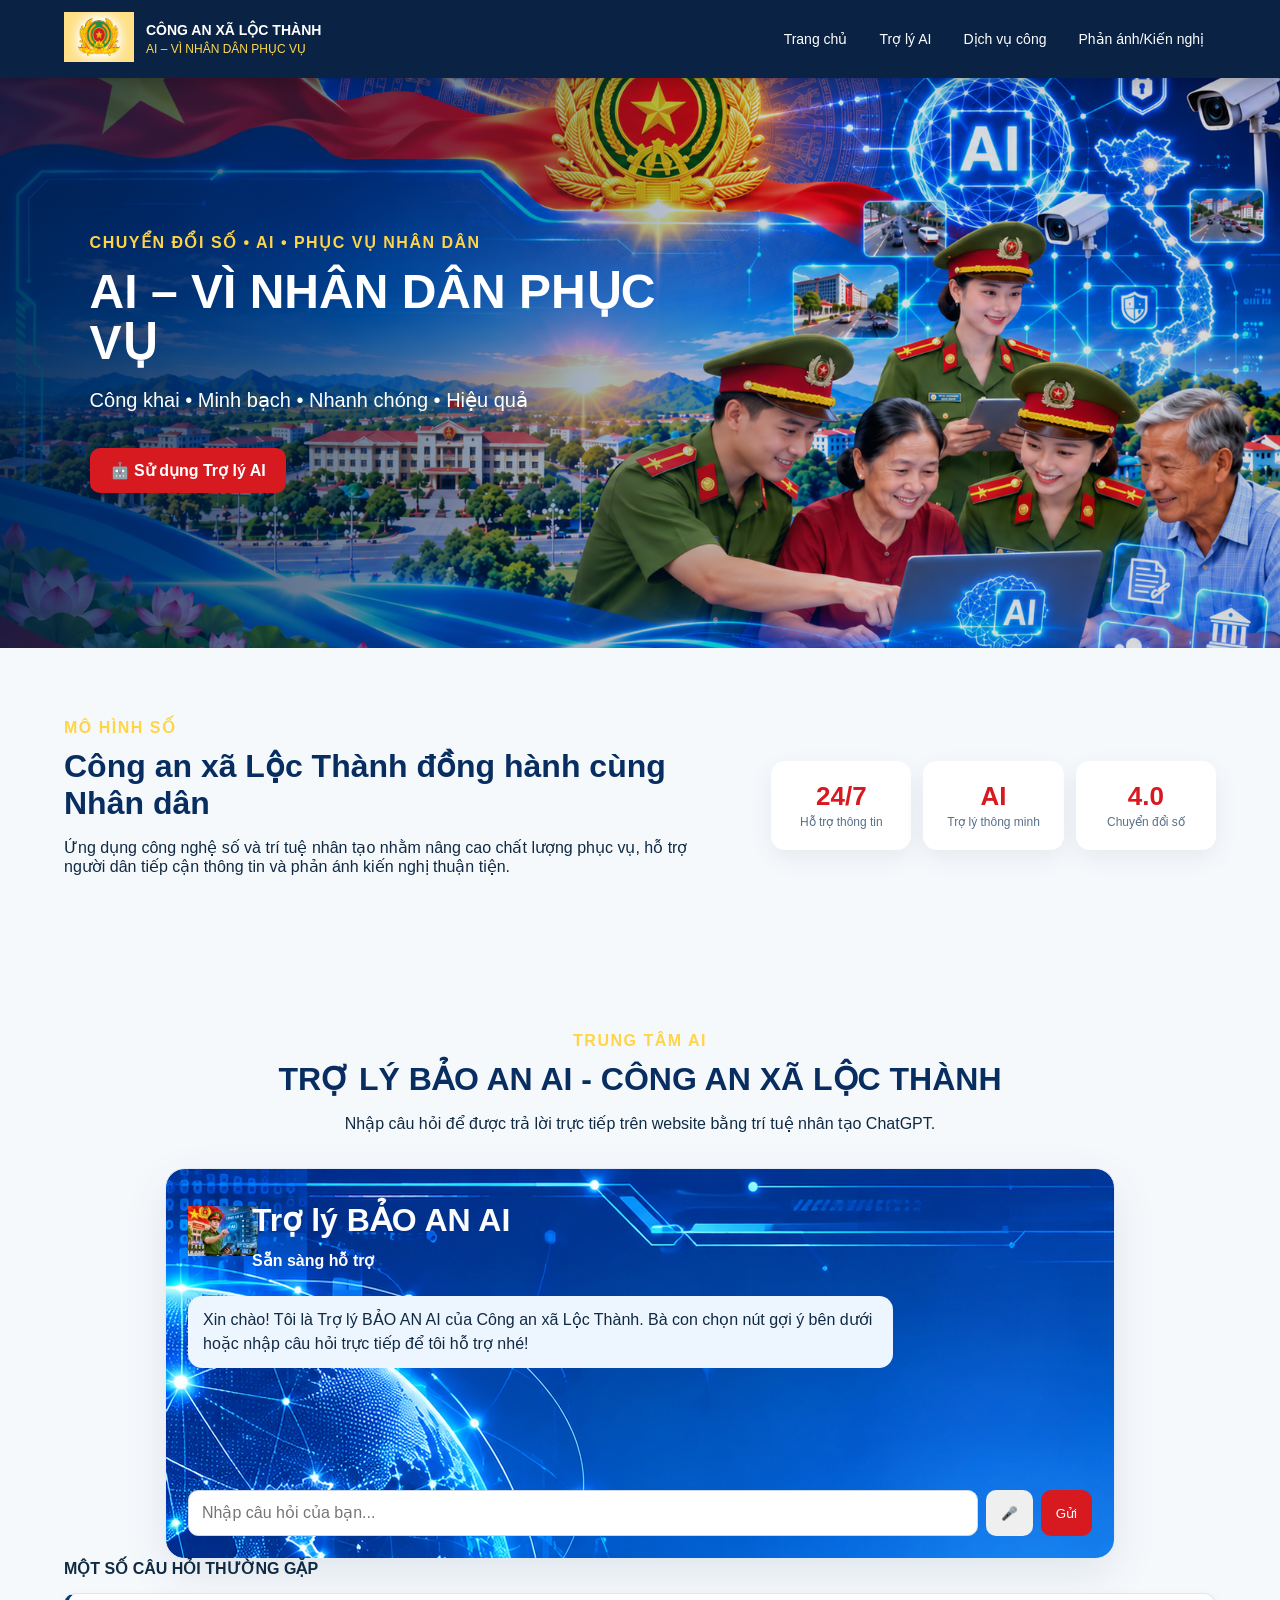
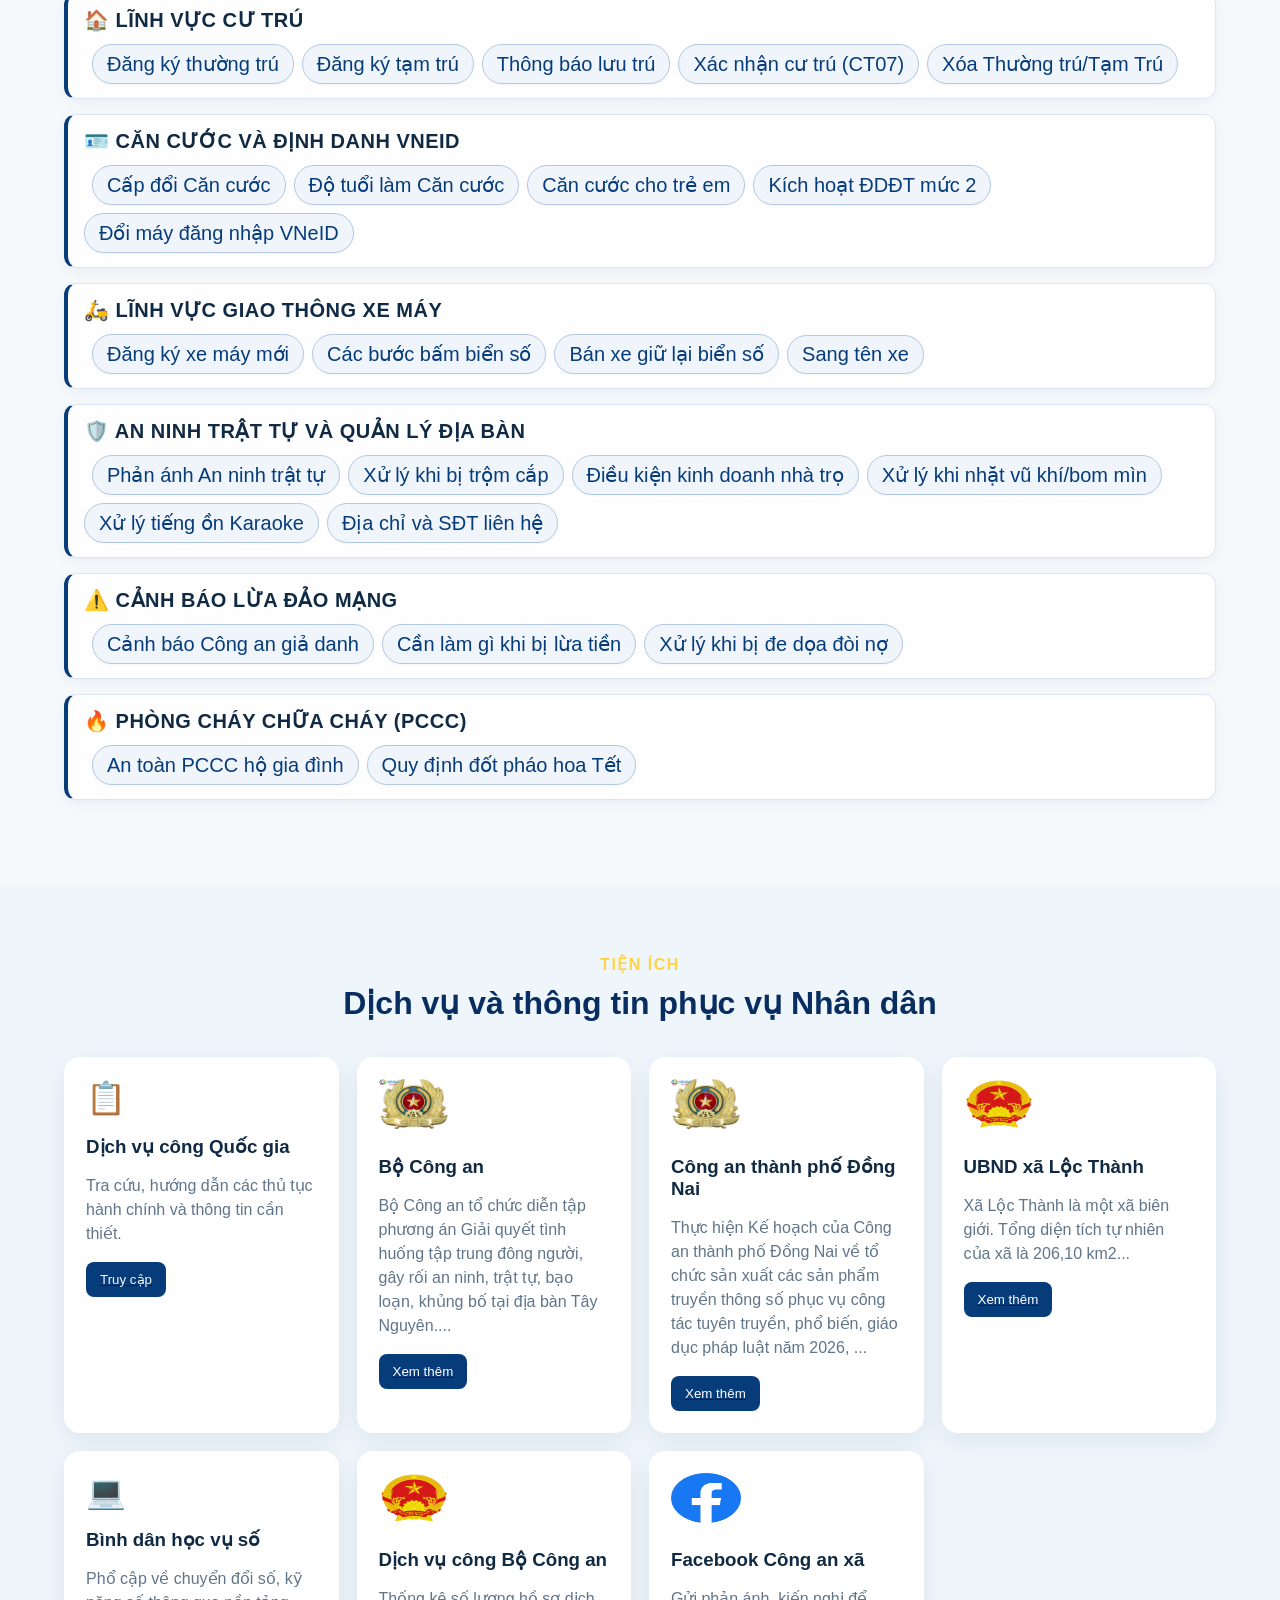
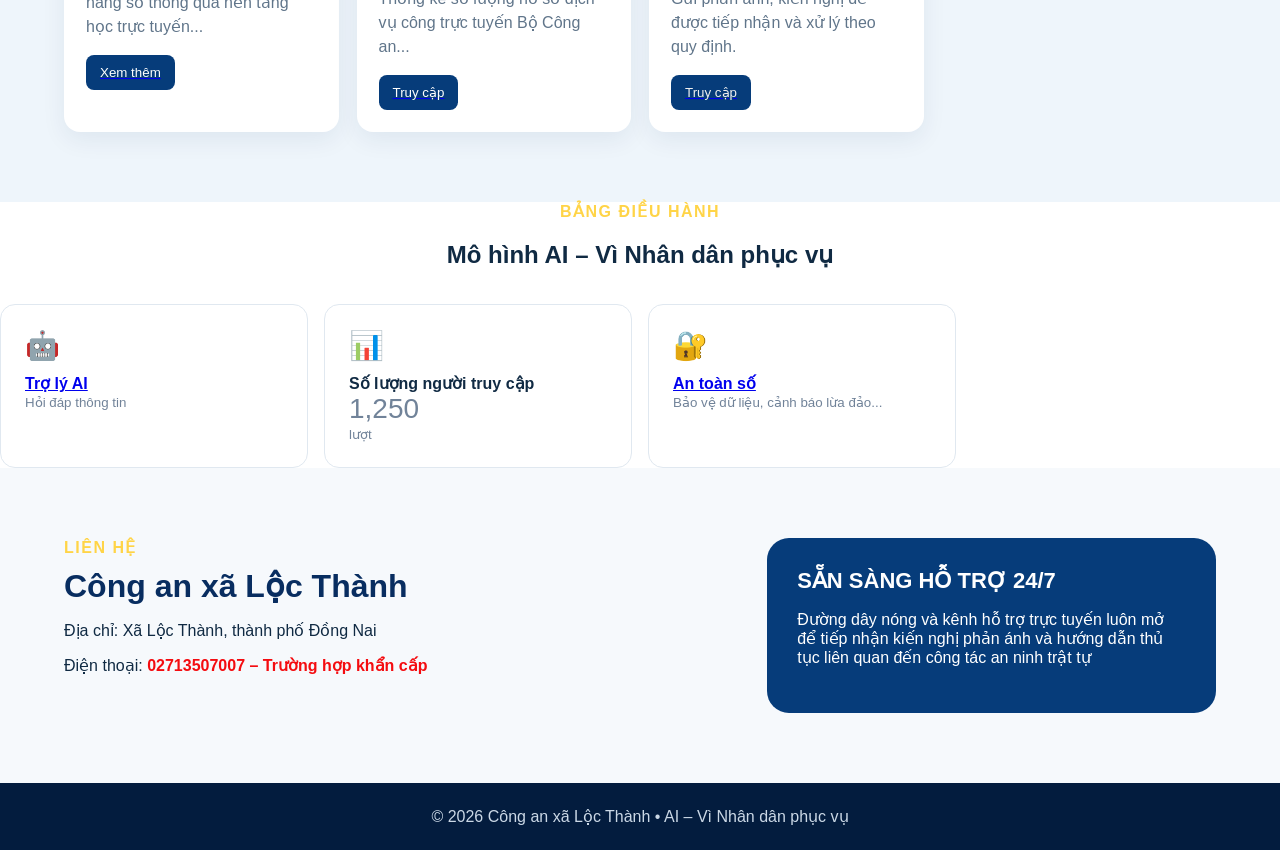
==== commit 4cee9f5d: "Add files via upload" ====
--- a/index.html
+++ b/index.html
@@ -99,7 +99,7 @@
     <button onclick="ask('Tôi cần hỏi về thủ tục đăng ký xe máy')">Đăng ký xe máy mới</button>
     <button onclick="ask('Tôi cần hỏi về quy trình bấm biển số xe')">Các bước bấm biển số</button>
     <button onclick="ask('Tôi bán xe có được giữ lại biển số không?')">Bán xe giữ lại biển số</button>
-    <button onclick="ask('Tôi cần hỏi về thủ tục sang tên xe máy')">Sang tên xe máy</button>
+    <button onclick="ask('Tôi cần hỏi về thủ tục sang tên xe')">Sang tên xe</button>
   </div>
 
   <div class="quick">
@@ -239,7 +239,7 @@
     "answer": "Căn cứ Luật Căn cước: Công dân Việt Nam từ đủ 14 tuổi trở lên BẮT BUỘC phải làm thẻ Căn cước. Công dân dưới 14 tuổi được cấp thẻ Căn cước theo nhu cầu (không bắt buộc)."
   },
   {
-    "keys": ["cccd cho trẻ","căn cước cho trẻ em", "can cuoc cho tre em", "trẻ dưới 14 tuổi", "tre duoi 14 tuoi", "dưới 6 tuổi", "duoi 6 tuoi", "làm căn cước cho con", "lam can cuoc cho con"],
+    "keys": ["trẻ","cccd cho trẻ","căn cước cho trẻ em", "can cuoc cho tre em", "trẻ dưới 14 tuổi", "tre duoi 14 tuoi", "dưới 6 tuổi", "duoi 6 tuoi", "làm căn cước cho con", "lam can cuoc cho con"],
     "answer": "Trẻ từ 0 - dưới 6 tuổi: Cha/mẹ nộp hồ sơ trực tuyến qua Cổng Dịch vụ công, không thu nhận sinh trắc học. Trẻ từ đủ 6 - dưới 14 tuổi: Cha/mẹ đưa trẻ đến cơ quan Công an để thu nhận vân tay, ảnh khuôn mặt và mống mắt."
   },
   {
@@ -251,7 +251,7 @@
     "answer": "Tải VNeID trên máy mới -> Đăng nhập tài khoản. Xác thực bằng cách quét chip NFC trên thẻ Căn cước bằng máy mới, hoặc lấy mã OTP từ thiết bị cũ. Nếu máy không hỗ trợ NFC hoặc mất máy cũ, bà con mang Căn cước ra Công an xã để được hỗ trợ cấp mã đổi thiết bị."
   },
   {
-    "keys": ["ô tô", "xe máy", "đăng ký xe máy", "dang ky xe may", "bấm biển số", "bam bien so", "công an xã đăng ký xe", "cong an xa dang ky xe", "bấm biển xe máy", "bam bien xe may"],
+    "keys": ["ô tô","oto", "xe máy", "đăng ký xe", "dang ky xe", "bấm biển số", "bam bien so", "công an xã đăng ký xe", "cong an xa dang ky xe", "bấm biển", "bam bien xe may"],
     "answer": "Công an xã Lộc Thành thực hiện thủ tục đăng ký, cấp biển số định danh lần đầu và thu hồi xe ô tô, mô tô, xe gắn máy, xe máy điện của cá nhân/tổ chức tại địa phương. Địa điểm: Trụ sở Công an xã Lộc Thành (ấp K' Liêu)."
   },
   {
@@ -279,7 +279,7 @@
     "answer": "Người dân từ đủ 18 tuổi chỉ được sử dụng PHÁO HOA KHÔNG TIẾNG NỔ do các doanh nghiệp thuộc Bộ Quốc phòng sản xuất. Nghiêm cấm tuyệt đối việc sản xuất, tàng trữ, buôn bán và đốt pháo nổ, pháo hoa nổ tự chế. Vi phạm sẽ bị xử phạt hành chính rất nặng hoặc truy cứu trách nhiệm hình sự."
   },
   {
-    "keys": ["hát karaoke ồn", "hat karaoke on", "hàng xóm gây ồn", "hang xom gay on", "loa công suất lớn", "loa cong suat lon", "ồn ào quá giờ", "on ao qua gio"],
+    "keys": ["phản ánh","hát karaoke ồn", "hat karaoke on", "hàng xóm gây ồn", "hang xom gay on", "loa công suất lớn", "loa cong suat lon", "ồn ào quá giờ", "on ao qua gio"],
     "answer": "Hành vi gây tiếng động lớn, huyên náo tại khu dân cư từ 22h00 đêm đến 06h00 sáng hôm sau là vi phạm pháp luật và sẽ bị xử phạt hành chính theo Nghị định 144/2021/NĐ-CP. Khi bị ảnh hưởng, bà con gọi ngay Trực ban Công an xã 02713.507.007 để lực lượng Công an xã đến kiểm tra, nhắc nhở và xử lý."
   },
   {
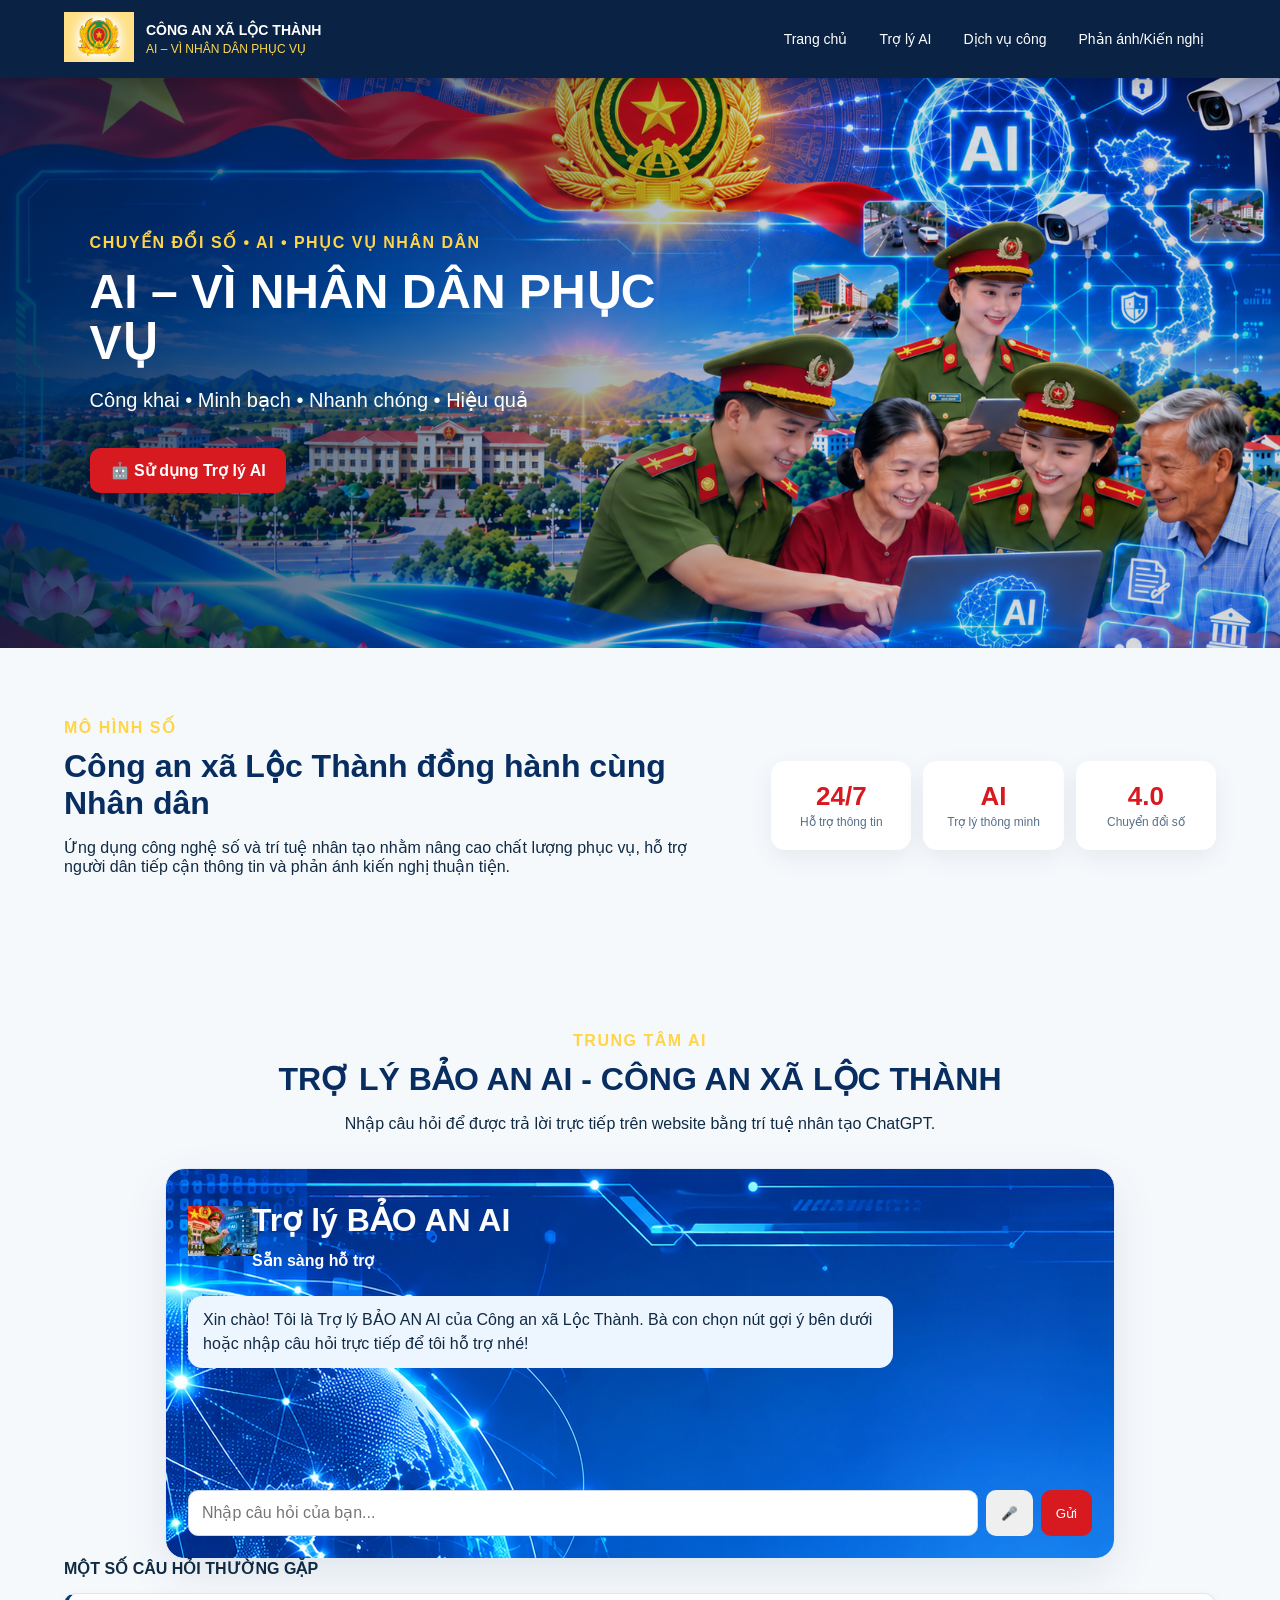
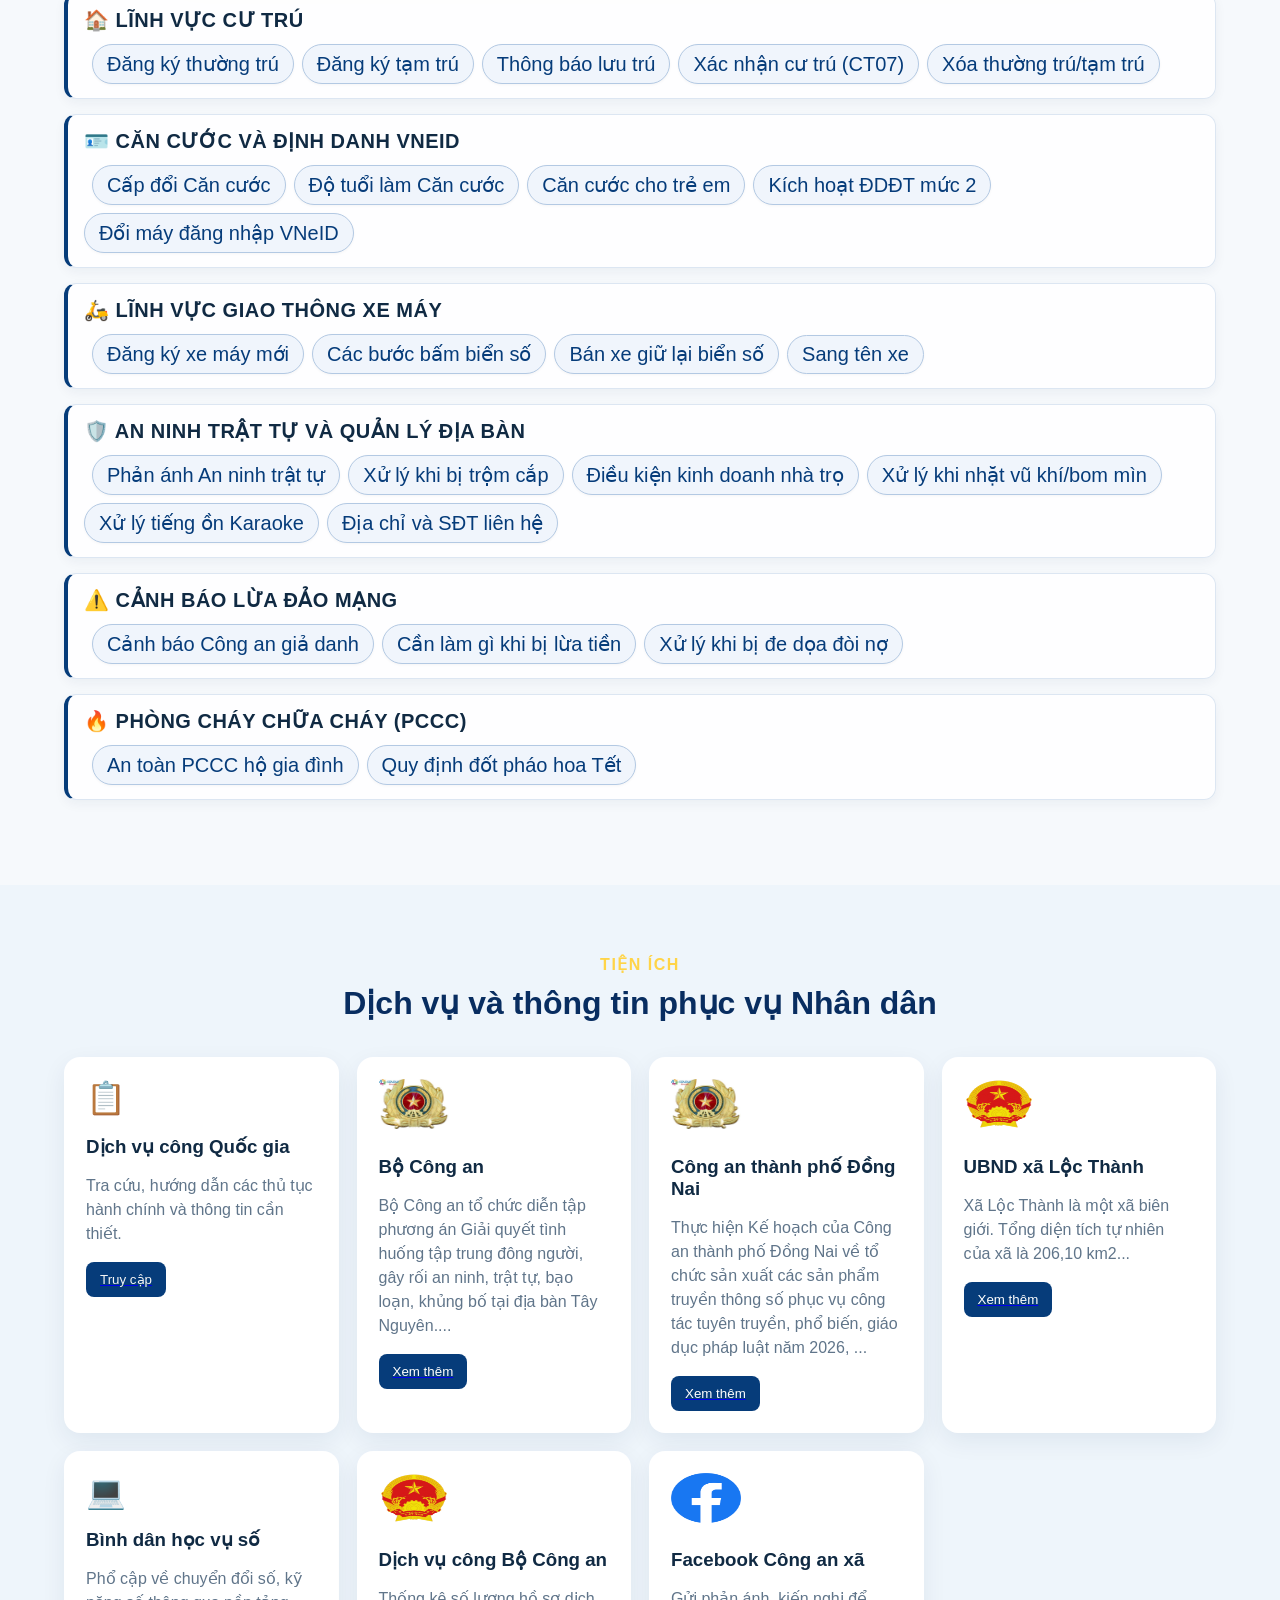
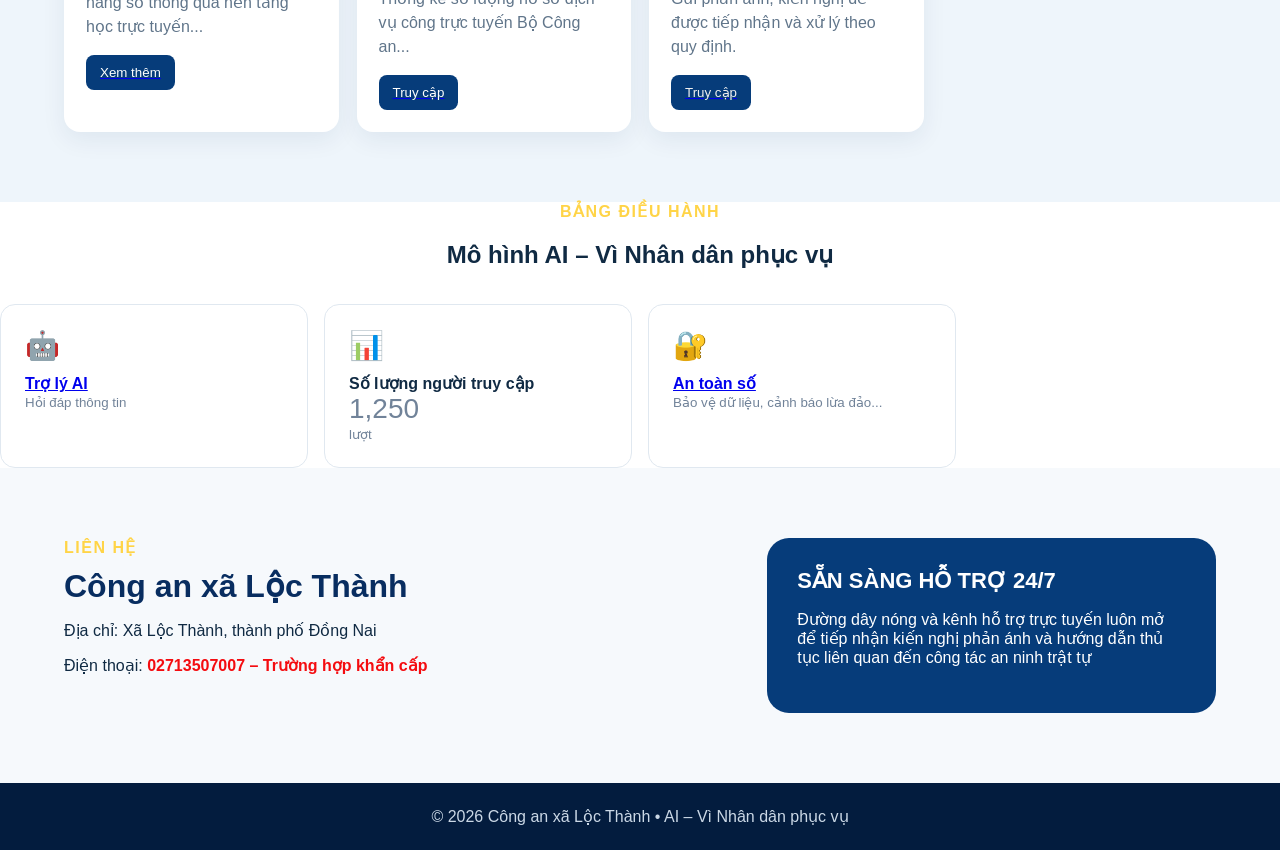
==== commit f438516d: "Add files via upload" ====
--- a/index.html
+++ b/index.html
@@ -82,7 +82,7 @@
     <button onclick="ask('Tôi cần hỏi về thủ tục đăng ký tạm trú')">Đăng ký tạm trú</button>
     <button onclick="ask('Tôi cần hỏi về thủ tục thông báo lưu trú')">Thông báo lưu trú</button>
     <button onclick="ask('Tôi cần hỏi về giấy xác nhận cư trú')">Xác nhận cư trú (CT07)</button>
-   <button onclick="ask('Tôi cần hỏi về xóa thường trú, xóa tạm trú')">Xóa Thường trú/Tạm Trú</button>
+   <button onclick="ask('Tôi cần hỏi về xóa')">Xóa thường trú/tạm trú</button>
   </div>
 
   <div class="quick">
@@ -227,7 +227,7 @@
     "answer": "Bà con nộp yêu cầu cấp Giấy xác nhận thông tin về cư trú (CT07) qua Cổng dịch vụ công Bộ Công an hoặc ứng dụng VNeID. Có thể chọn nhận bản điện tử trên ứng dụng hoặc bản giấy tại trụ sở/qua bưu điện. Thời hạn giải quyết: Tối đa 01 ngày làm việc."
   },
   {
-    "keys": ["xóa đăng ký thường trú", "xoa dang ky thuong tru", "xóa đăng ký tạm trú", "xoa dang ky tam tru", "xóa thường trú", "xoa thuong tru", "xóa tạm trú", "xoa tam tru", "xóa hộ khẩu", "xoa ho khau"],
+    "keys": ["xóa","xóa thường trú", "xoa thuong tru", "xóa tạm trú", "xoa tam tru","xóa đăng ký thường trú", "xoa dang ky thuong tru", "xóa đăng ký tạm trú", "xoa dang ky tam tru", "xóa hộ khẩu", "xoa ho khau"],
     "answer": "Công dân bị xóa đăng ký thường trú/tạm trú khi: Qua đời, định cư nước ngoài, thôi quốc tịch Việt Nam, vắng mặt liên tục từ 12 tháng trở lên mà không đăng ký tạm trú nơi khác/không khai báo tạm vắng, hoặc chỗ ở hợp pháp bị phá dỡ, tịch thu."
   },
   {
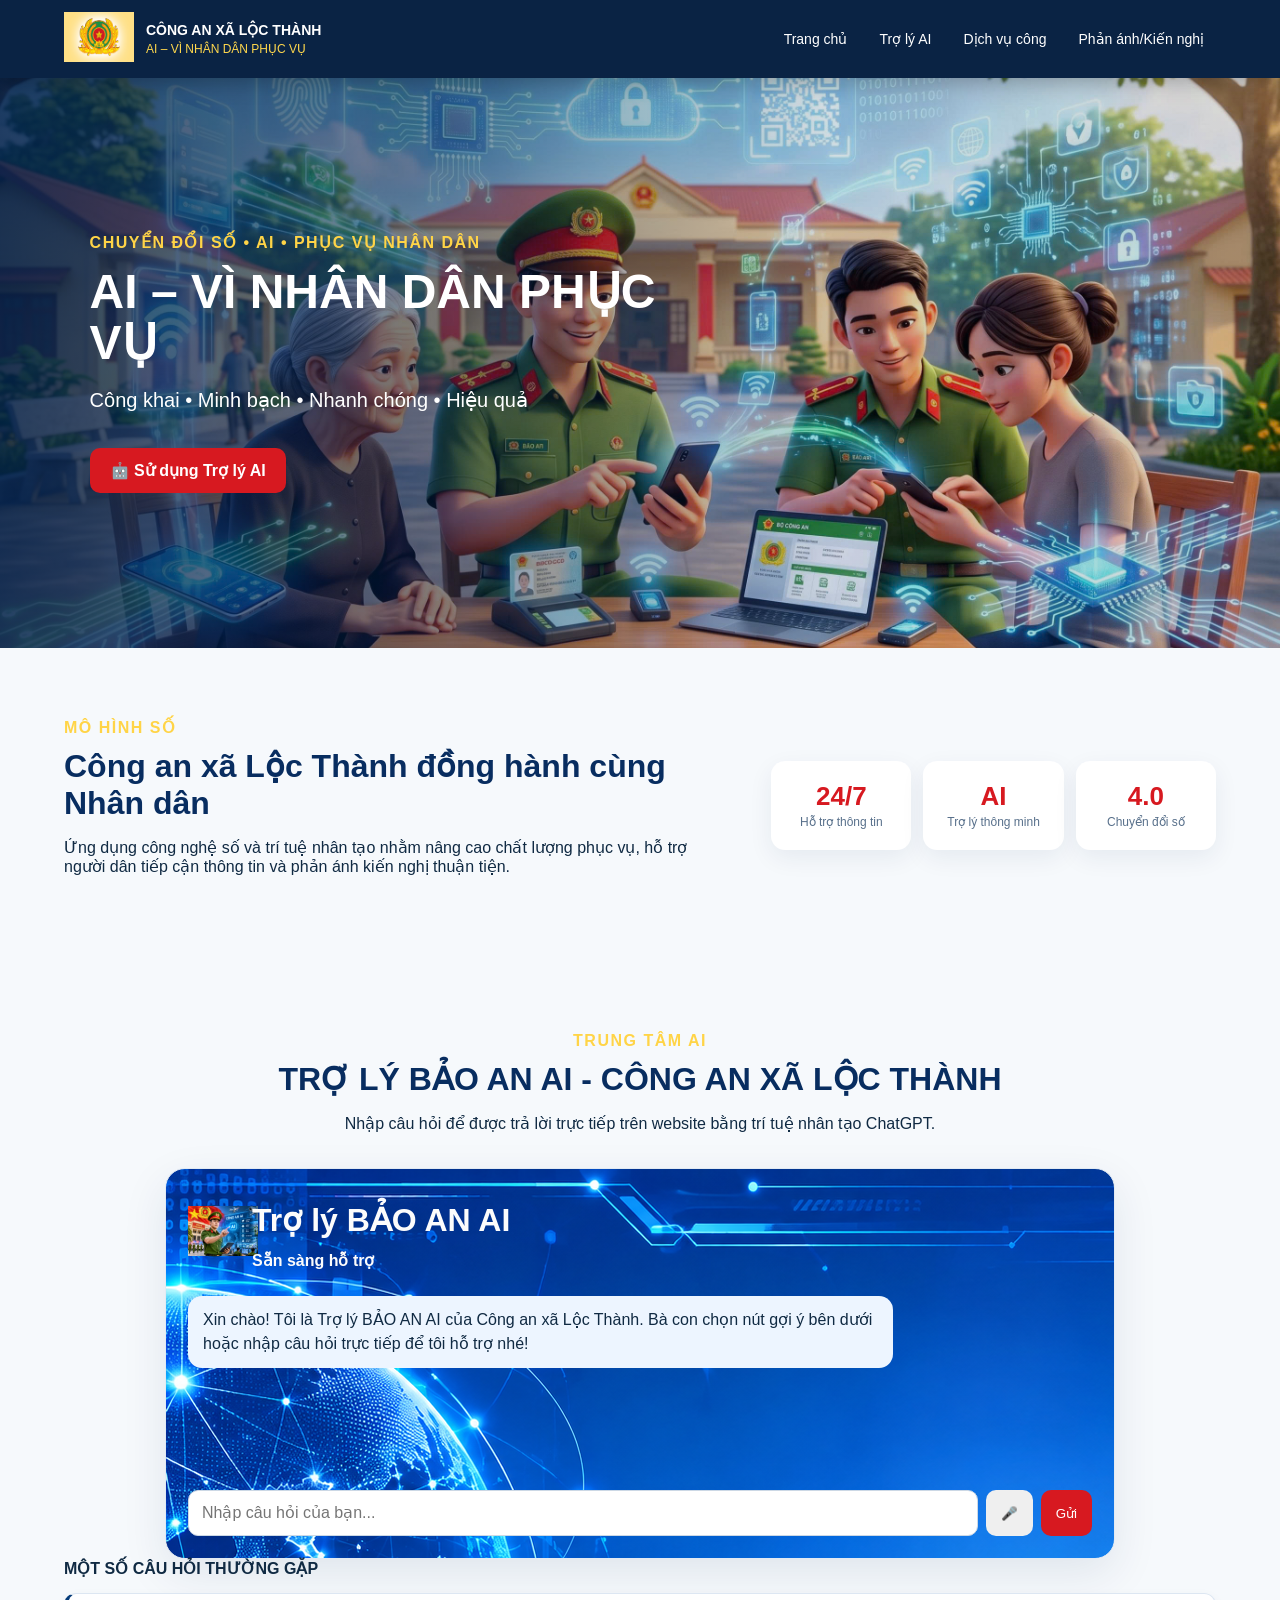
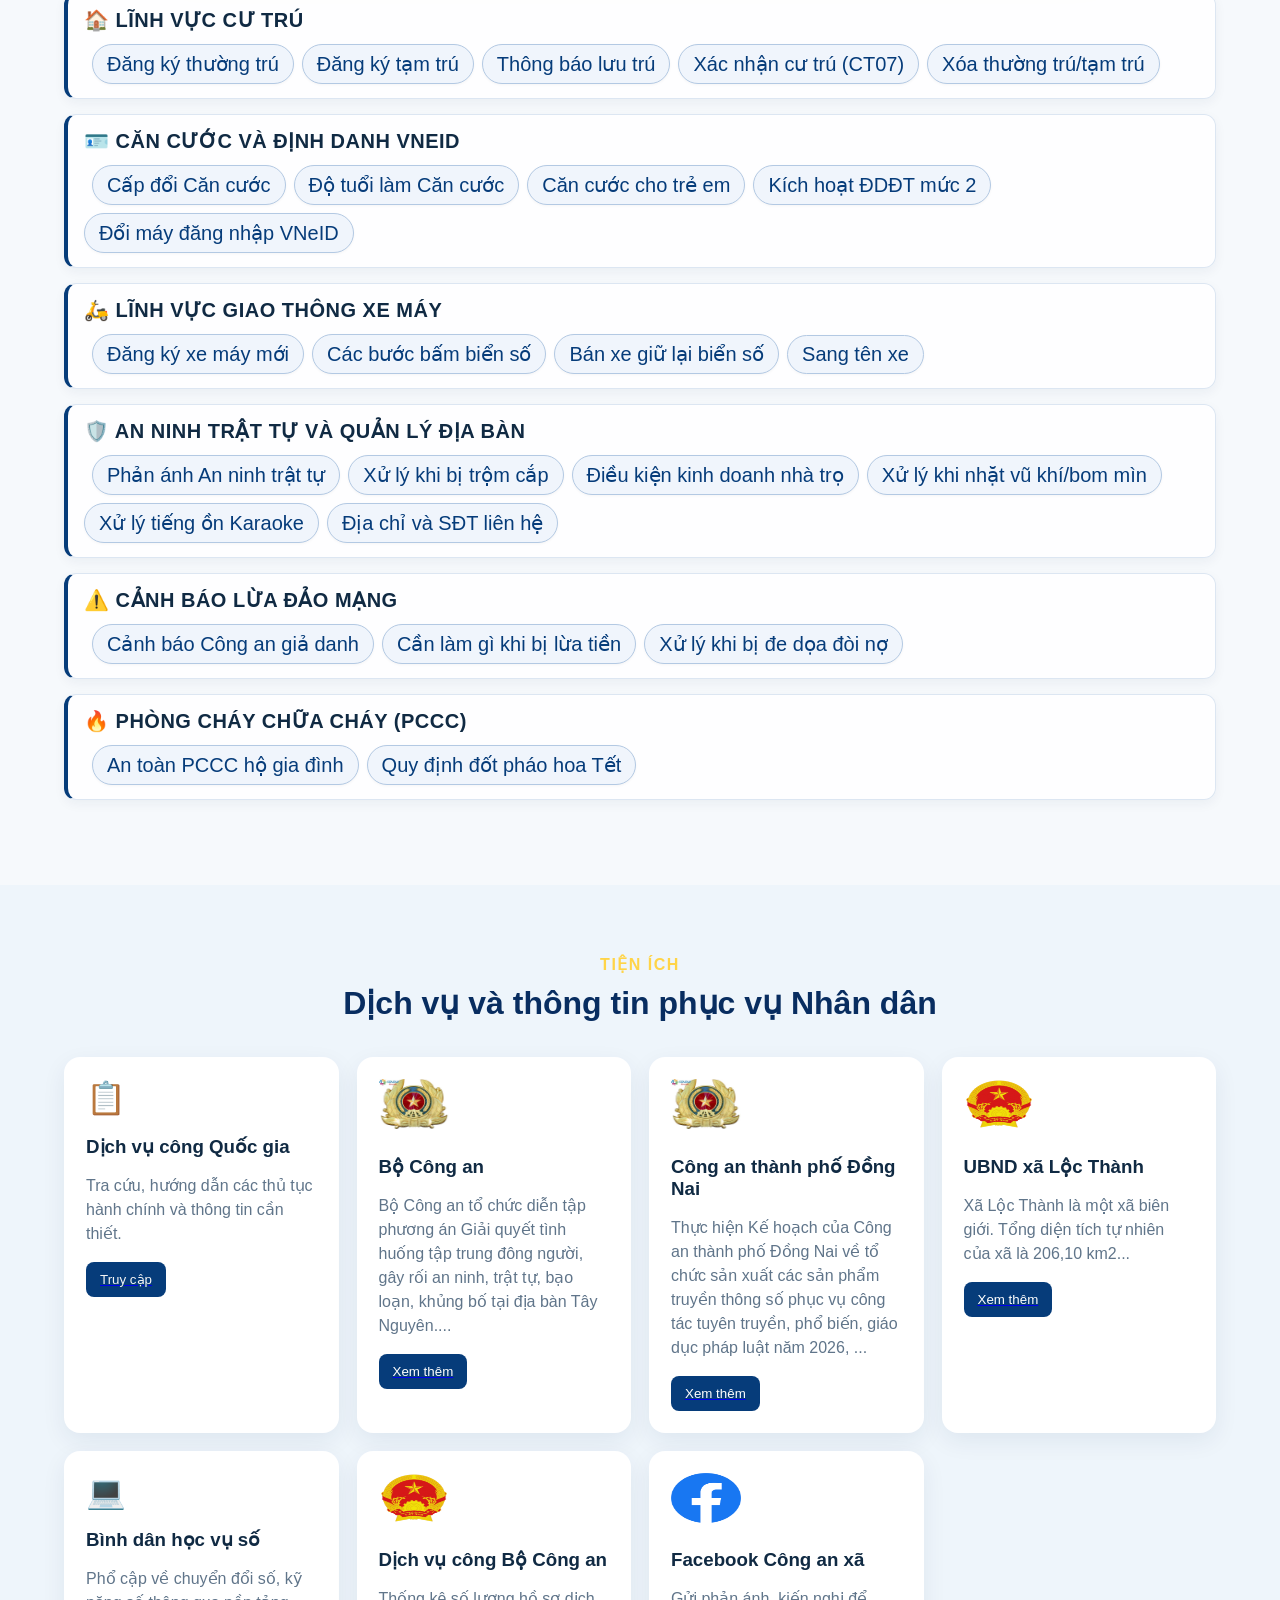
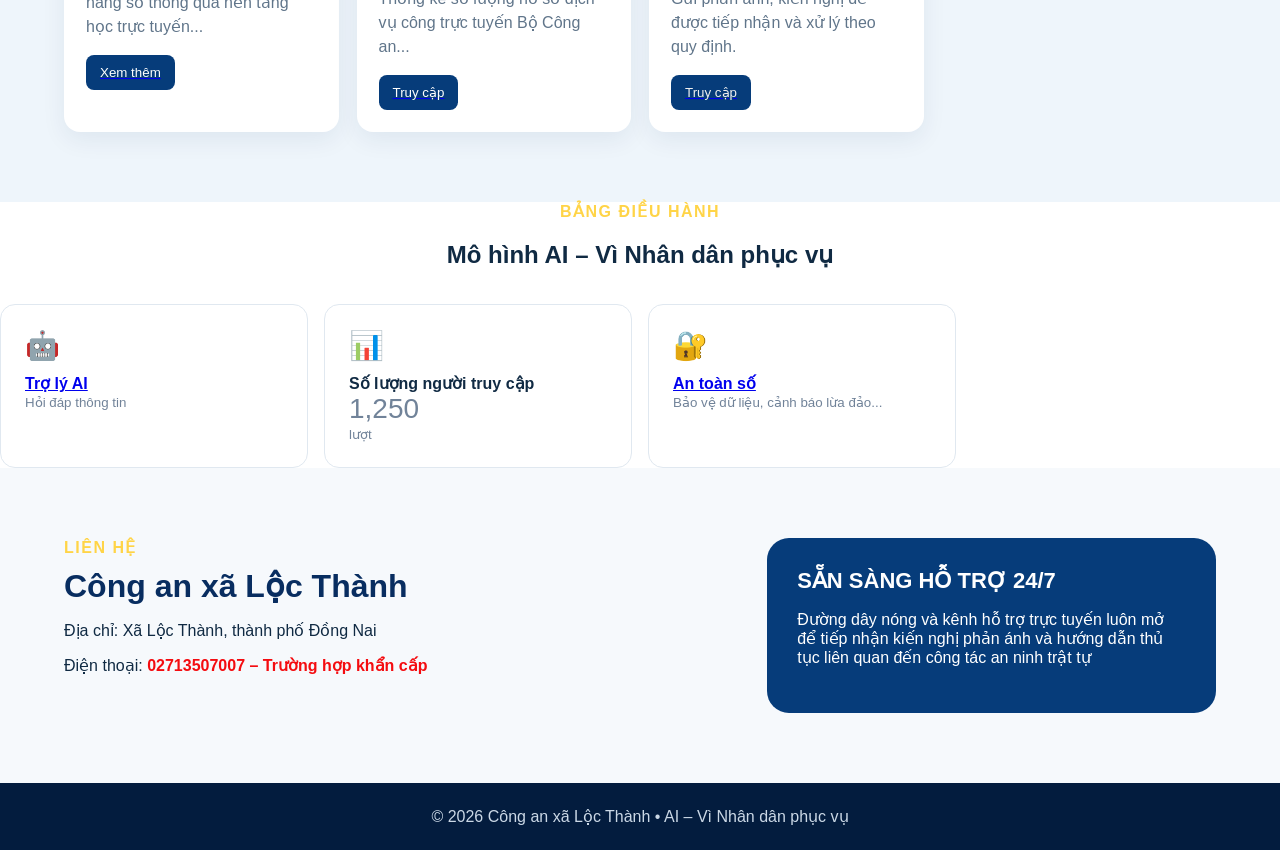
==== commit 5e9b7be3: "Add files via upload" ====
--- a/index.html
+++ b/index.html
@@ -27,7 +27,7 @@
 
 <main>
 <section id="home" class="hero">
-  <img src="banner-ai.png" alt="Banner AI vì Nhân dân phục vụ" class="hero-img">
+  <img src="CAX.jpg" alt="Banner AI vì Nhân dân phục vụ" class="hero-img">
   <div class="hero-overlay">
     <div class="hero-copy">
       <span class="pill">CHUYỂN ĐỔI SỐ • AI • PHỤC VỤ NHÂN DÂN</span>
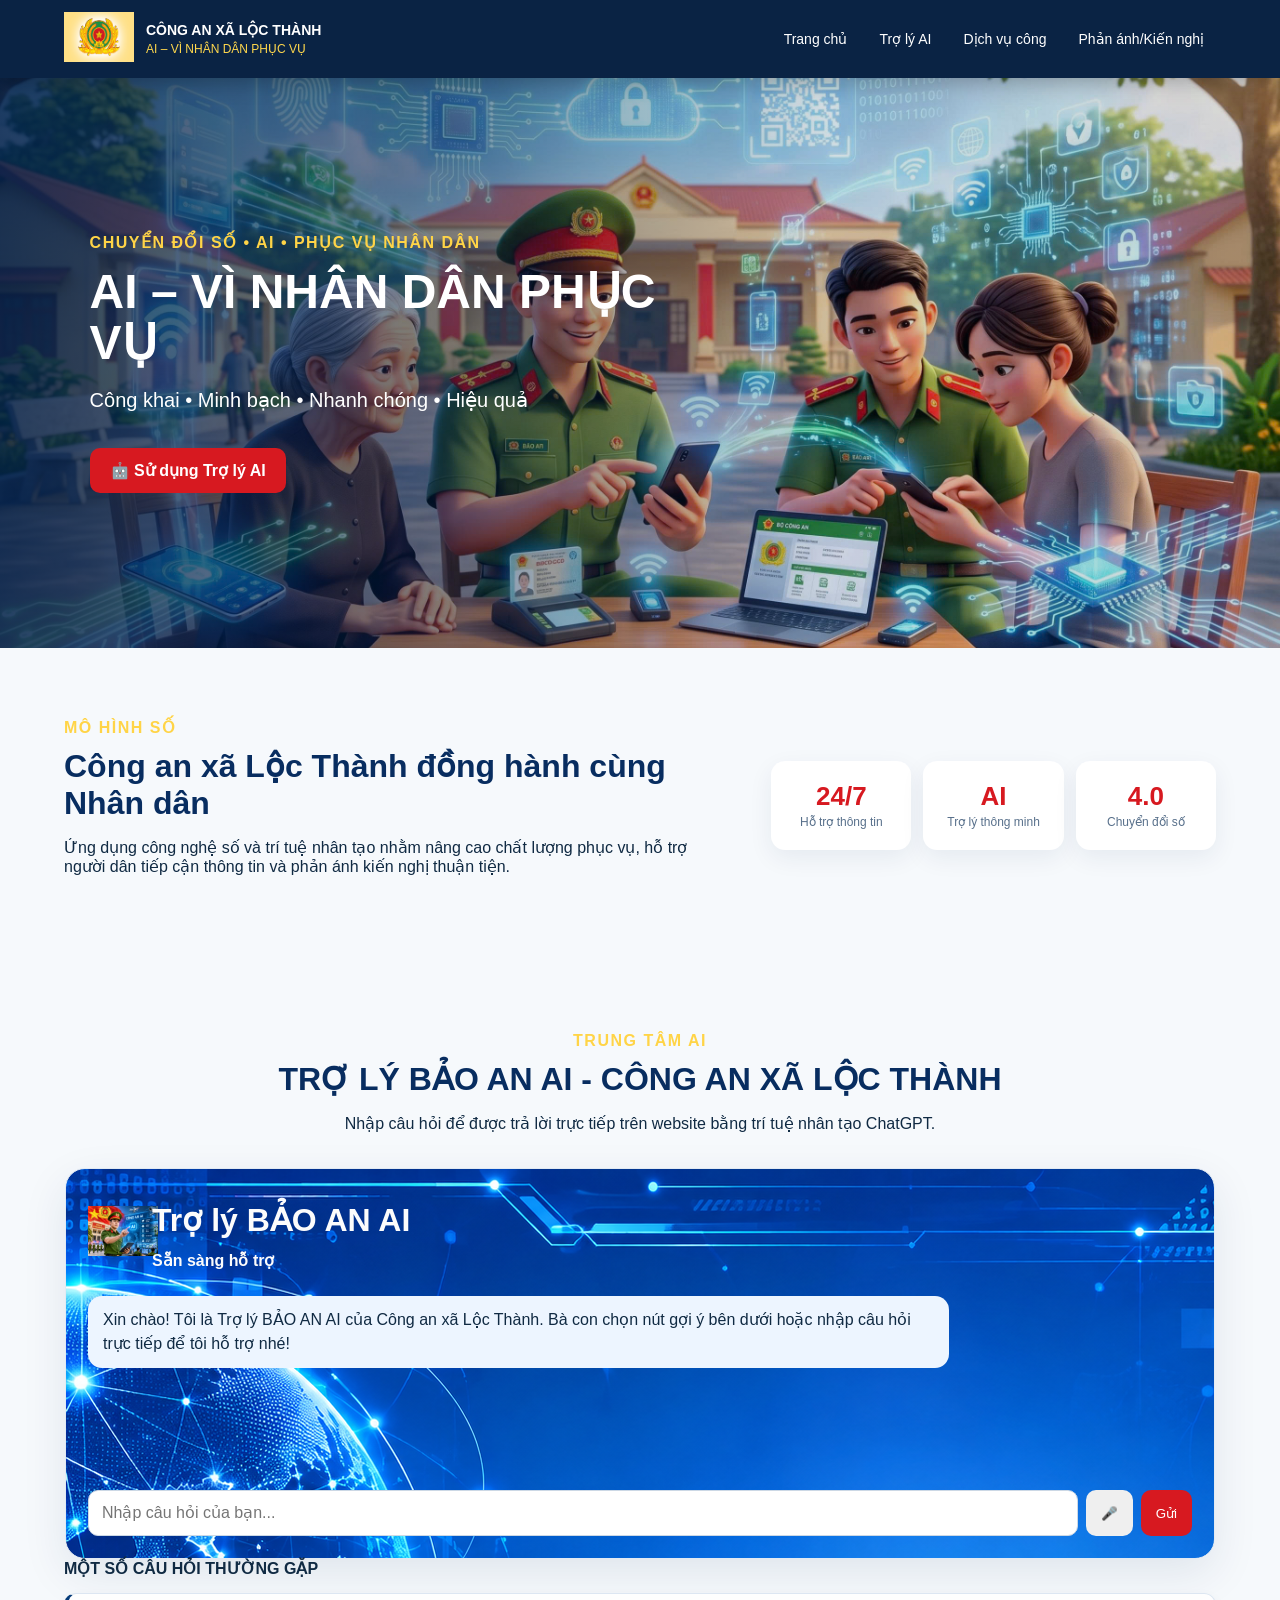
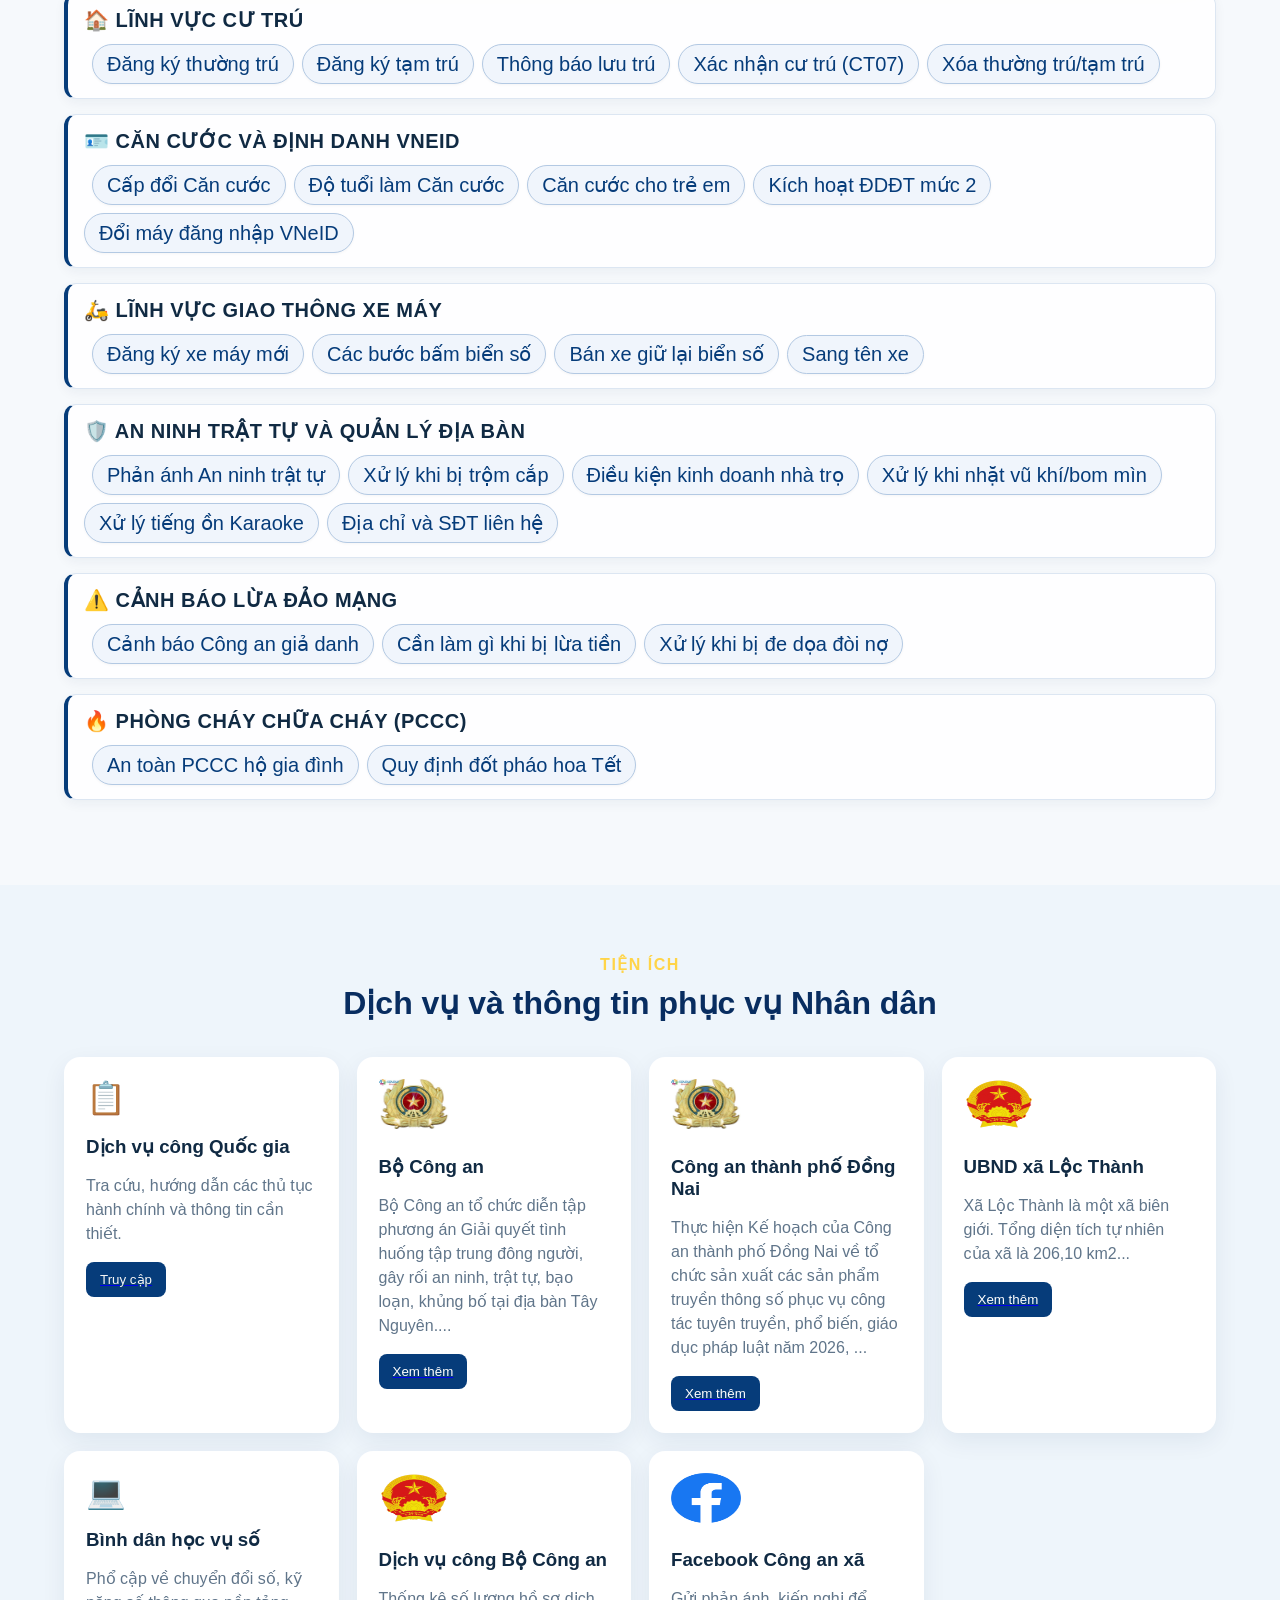
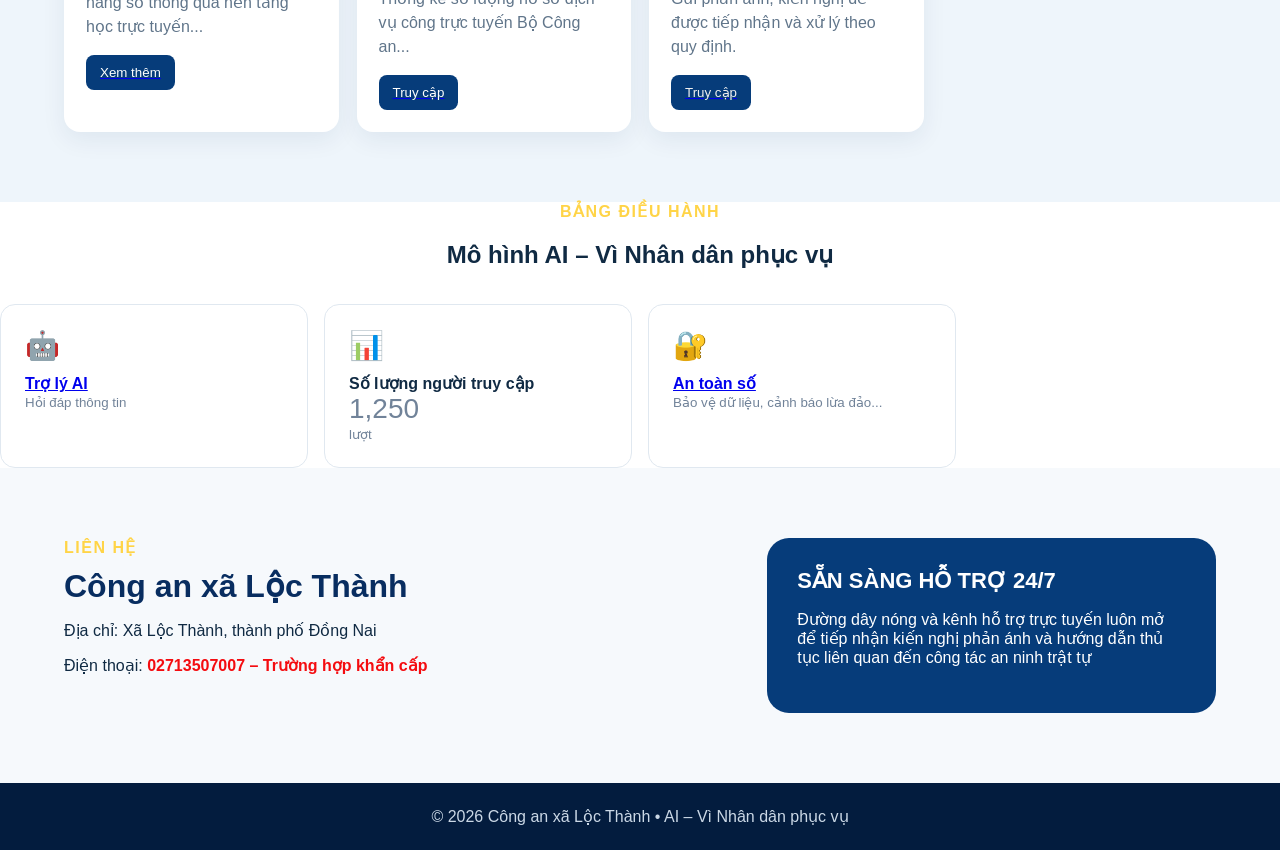
==== commit 73f01109: "Add files via upload" ====
--- a/index.html
+++ b/index.html
@@ -212,15 +212,15 @@
   },
   {
     "keys": ["cư trú","cu tru", "đăng ký thường trú", "dang ky thuong tru", "nộp hồ sơ thường trú", "nop ho so thuong tru", "nhập khẩu", "nhap khau", "thường trú ở đâu", "thuong tru o dau"],
-    "answer": "Thủ tục Đăng ký thường trú hiện nộp 100% online qua Cổng Dịch vụ công Bộ Công an hoặc ứng dụng VNeID. Hồ sơ gồm: Tờ khai CT01 và Giấy tờ chứng minh chỗ ở hợp pháp (Sổ hồng/sổ đỏ, hợp đồng mua nhà/thuê nhà). Thời hạn giải quyết: Tối đa 07 ngày làm việc."
+    "answer": "Thủ tục Đăng ký thường trú hiện nộp 100% online qua Cổng Dịch vụ công Bộ Công an hoặc ứng dụng VNeID. Hồ sơ gồm: Tờ khai CT01 và Giấy tờ chứng minh chỗ ở hợp pháp (Sổ hồng/sổ đỏ, hợp đồng mua nhà/thuê nhà). Thời hạn giải quyết: Tối đa 07 ngày làm việc. Nếu có khó khăn vướng mắc trong quá trình thực hiện bà con xin vui lòng liên hệ qua số điện thoại trực ban Công an xã: 02713.507.007 hoặc đên trực tiếp trụ sở Công an xã Lộc Thành, địa chỉ: ấp K’ Liêu, xã Lộc Thành, thành phố Đồng Nai"
   },
   {
     "keys": ["tạm trú", "tam tru", "đăng ký tạm trú", "dang ky tam tru", "thủ tục tạm trú", "thu tuc tam tru", "làm tạm trú", "lam tam tru", "khai báo tạm trú", "khai bao tam tru"],
-    "answer": "Thủ tục Đăng ký tạm trú nộp trực tuyến 100% trên Cổng dịch vụ công Bộ Công an hoặc VNeID trong vòng 60 ngày kể từ ngày chuyển đến sinh sống. Hồ sơ: Tờ khai CT01 + Giấy tờ chứng minh chỗ ở hợp pháp (Hợp đồng thuê/mượn nhà). Thời hạn giải quyết: Tối đa 03 ngày làm việc."
+    "answer": "Thủ tục Đăng ký tạm trú nộp trực tuyến 100% trên Cổng dịch vụ công Bộ Công an hoặc VNeID trong vòng 60 ngày kể từ ngày chuyển đến sinh sống. Hồ sơ: Tờ khai CT01 + Giấy tờ chứng minh chỗ ở hợp pháp (Hợp đồng thuê/mượn nhà). Thời hạn giải quyết: Tối đa 03 ngày làm việc. Nếu có khó khăn vướng mắc trong quá trình thực hiện bà con xin vui lòng liên hệ qua số điện thoại trực ban Công an xã: 02713.507.007 hoặc đên trực tiếp trụ sở Công an xã Lộc Thành, địa chỉ: ấp K’ Liêu, xã Lộc Thành, thành phố Đồng Nai để được hướng dẫn "
   },
   {
     "keys": ["lưu trú", "luu tru", "thông báo lưu trú", "thong bao luu tru", "khách ở lại", "khach o lai", "ở qua đêm", "o qua dem", "nhà trọ", "nha tro", "khách lưu trú", "khach luu tru"],
-    "answer": "Thủ tục Thông báo lưu trú thực hiện trực tiếp trên điện thoại qua VNeID (mục Thủ tục hành chính -> Thông báo lưu trú) hoặc Cổng Dịch vụ công Bộ Công an. Thời hạn: Phải thông báo trước 23h00 cùng ngày (nếu khách đến sau 23h00 thì thông báo trước 08h00 ngày hôm sau)."
+    "answer": "Thủ tục Thông báo lưu trú thực hiện trực tiếp trên điện thoại qua VNeID (mục Thủ tục hành chính -> Thông báo lưu trú) hoặc Cổng Dịch vụ công Bộ Công an. Thời hạn: Phải thông báo trước 23h00 cùng ngày (nếu khách đến sau 23h00 thì thông báo trước 08h00 ngày hôm sau). Nếu có khó khăn vướng mắc trong quá trình thực hiện bà con xin vui lòng liên hệ qua số điện thoại trực ban Công an xã: 02713.507.007 hoặc đên trực tiếp trụ sở Công an xã Lộc Thành, địa chỉ: ấp K’ Liêu, xã Lộc Thành, thành phố Đồng Nai để được hướng dẫn "
   },
   {
     "keys": ["xác nhận","xac nhan", "xác nhận thông tin về cư trú", "xac nhan thong tin ve cu tru", "ct07", "ct 07", "giấy xác nhận cư trú", "giay xac nhan cu tru", "xin ct07", "xin ct 07"],
@@ -228,11 +228,11 @@
   },
   {
     "keys": ["xóa","xóa thường trú", "xoa thuong tru", "xóa tạm trú", "xoa tam tru","xóa đăng ký thường trú", "xoa dang ky thuong tru", "xóa đăng ký tạm trú", "xoa dang ky tam tru", "xóa hộ khẩu", "xoa ho khau"],
-    "answer": "Công dân bị xóa đăng ký thường trú/tạm trú khi: Qua đời, định cư nước ngoài, thôi quốc tịch Việt Nam, vắng mặt liên tục từ 12 tháng trở lên mà không đăng ký tạm trú nơi khác/không khai báo tạm vắng, hoặc chỗ ở hợp pháp bị phá dỡ, tịch thu."
+    "answer": "Công dân bị xóa đăng ký thường trú/tạm trú khi: Qua đời, định cư nước ngoài, thôi quốc tịch Việt Nam, vắng mặt liên tục từ 12 tháng trở lên mà không đăng ký tạm trú nơi khác/không khai báo tạm vắng, hoặc chỗ ở hợp pháp bị phá dỡ, tịch thu. Nếu có khó khăn vướng mắc trong quá trình thực hiện bà con xin vui lòng liên hệ qua số điện thoại trực ban Công an xã: 02713.507.007 hoặc đên trực tiếp trụ sở Công an xã Lộc Thành, địa chỉ: ấp K’ Liêu, xã Lộc Thành, thành phố Đồng Nai để được hướng dẫn"
   },
   {
     "keys": ["CCCD","căn cước công dân", "can cuoc cong dan", "cấp đổi cccd", "doi the cccd", "thẻ cũ còn hạn", "the cu con han", "bắt buộc đổi", "bat buoc doi", "đổi căn cước mới", "doi can cuoc moi"],
-    "answer": "Thẻ CCCD mã vạch/gắn chip đã cấp trước ngày 01/7/2024 vẫn có giá trị sử dụng đến hết thời hạn ghi trên thẻ. Công dân được đổi sang thẻ Căn cước mới khi có nhu cầu hoặc khi thẻ cũ hết hạn, hư hỏng, thay đổi thông tin hộ tịch."
+    "answer": "Thẻ CCCD mã vạch/gắn chip đã cấp trước ngày 01/7/2024 vẫn có giá trị sử dụng đến hết thời hạn ghi trên thẻ. Công dân được đổi sang thẻ Căn cước mới khi có nhu cầu hoặc khi thẻ cũ hết hạn, hư hỏng, thay đổi thông tin hộ tịch. Nếu có khó khăn vướng mắc trong quá trình thực hiện bà con xin vui lòng liên hệ qua số điện thoại trực ban Công an xã: 02713.507.007 hoặc đên trực tiếp trụ sở Công an xã Lộc Thành, địa chỉ: ấp K’ Liêu, xã Lộc Thành, thành phố Đồng Nai để được hướng dẫn"
   },
   {
     "keys": ["độ tuổi làm CCCD", "do tuoi lam cccd","độ tuổi làm căn cước", "do tuoi lam can cuoc", "mấy tuổi làm căn cước", "may tuoi lam can cuoc", "bắt buộc làm căn cước", "bat buoc lam can cuoc", "dưới 14 tuổi", "duoi 14 tuoi"],
@@ -240,7 +240,7 @@
   },
   {
     "keys": ["trẻ","cccd cho trẻ","căn cước cho trẻ em", "can cuoc cho tre em", "trẻ dưới 14 tuổi", "tre duoi 14 tuoi", "dưới 6 tuổi", "duoi 6 tuoi", "làm căn cước cho con", "lam can cuoc cho con"],
-    "answer": "Trẻ từ 0 - dưới 6 tuổi: Cha/mẹ nộp hồ sơ trực tuyến qua Cổng Dịch vụ công, không thu nhận sinh trắc học. Trẻ từ đủ 6 - dưới 14 tuổi: Cha/mẹ đưa trẻ đến cơ quan Công an để thu nhận vân tay, ảnh khuôn mặt và mống mắt."
+    "answer": "Trẻ từ 0 - dưới 6 tuổi: Cha/mẹ nộp hồ sơ trực tuyến qua Cổng Dịch vụ công, không thu nhận sinh trắc học. Trẻ từ đủ 6 - dưới 14 tuổi: Cha/mẹ đưa trẻ đến cơ quan Công an để thu nhận vân tay, ảnh khuôn mặt và mống mắt. Nếu có khó khăn vướng mắc trong quá trình thực hiện bà con xin vui lòng liên hệ qua số điện thoại trực ban Công an xã: 02713.507.007 hoặc đên trực tiếp trụ sở Công an xã Lộc Thành, địa chỉ: ấp K’ Liêu, xã Lộc Thành, thành phố Đồng Nai để được hướng dẫn"
   },
   {
     "keys": ["VNeID","vneid", "kích hoạt VNeID", "kich hoat VNeID", "VNeID mức 2", "VNeID muc 2", "định danh mức 2", "dinh danh muc 2", "làm VNeID mức 2", "lam VNeID muc 2"],
@@ -248,7 +248,7 @@
   },
   {
     "keys": ["đổi điện thoại", "doi dien thoai", "mất điện thoại", "mat dien thoai", "đăng nhập VNeID máy mới", "dang nhap VNeID may moi", "đổi máy VNeID", "doi may VNeID"],
-    "answer": "Tải VNeID trên máy mới -> Đăng nhập tài khoản. Xác thực bằng cách quét chip NFC trên thẻ Căn cước bằng máy mới, hoặc lấy mã OTP từ thiết bị cũ. Nếu máy không hỗ trợ NFC hoặc mất máy cũ, bà con mang Căn cước ra Công an xã để được hỗ trợ cấp mã đổi thiết bị."
+    "answer": "Tải VNeID trên máy mới -> Đăng nhập tài khoản. Xác thực bằng cách quét chip NFC trên thẻ Căn cước bằng máy mới, hoặc lấy mã OTP từ thiết bị cũ. Nếu máy không hỗ trợ NFC hoặc mất máy cũ, bà con mang Căn cước ra Công an xã để được hỗ trợ cấp mã đổi thiết bị. Nếu có khó khăn vướng mắc trong quá trình thực hiện bà con xin vui lòng liên hệ qua số điện thoại trực ban Công an xã: 02713.507.007 hoặc đên trực tiếp trụ sở Công an xã Lộc Thành, địa chỉ: ấp K’ Liêu, xã Lộc Thành, thành phố Đồng Nai để được hướng dẫn"
   },
   {
     "keys": ["ô tô","oto", "xe máy", "đăng ký xe", "dang ky xe", "bấm biển số", "bam bien so", "công an xã đăng ký xe", "cong an xa dang ky xe", "bấm biển", "bam bien xe may"],
@@ -260,15 +260,15 @@
   },
   {
     "keys": ["bán xe","ban xe","bán xe giữ biển", "ban xe giu bien", "giữ lại biển số", "giu lai bien so", "bán xe bán biển", "ban xe ban bien"],
-    "answer": "Khi bán hoặc chuyển nhượng xe, chủ xe BẮT BUỘC phải giữ lại Giấy đăng ký xe và biển số xe, nộp lại cho Công an để làm thủ tục thu hồi. Biển số định danh này sẽ lưu trong kho dữ liệu 05 năm để cấp lại khi bạn mua xe mới."
+    "answer": "Khi bán hoặc chuyển nhượng xe, chủ xe BẮT BUỘC phải giữ lại Giấy đăng ký xe và biển số xe, nộp lại cho Công an để làm thủ tục thu hồi. Biển số định danh này sẽ lưu trong kho dữ liệu 05 năm để cấp lại khi bạn mua xe mới. Nếu có khó khăn vướng mắc trong quá trình thực hiện bà con xin vui lòng liên hệ qua số điện thoại trực ban Công an xã: 02713.507.007 hoặc đên trực tiếp trụ sở Công an xã Lộc Thành, địa chỉ: ấp K’ Liêu, xã Lộc Thành, thành phố Đồng Nai để được hướng dẫn"
   },
   {
     "keys": ["sang tên","sang ten","sang tên xe", "sang ten xe", "sang tên xe máy", "sang ten xe may", "mua xe cũ", "mua xe cu"],
-    "answer": "1. Chủ cũ làm thủ tục thu hồi đăng ký, biển số tại cơ quan Công an quản lý xe đó. 2. Chủ mới đăng ký sang tên trên Cổng Dịch vụ công Bộ Công an, sau đó mang xe và hồ sơ thu hồi đến Công an cấp xã nơi cư trú để bấm biển số định danh mới."
+    "answer": "1. Chủ cũ làm thủ tục thu hồi đăng ký, biển số tại cơ quan Công an quản lý xe đó. 2. Chủ mới đăng ký sang tên trên Cổng Dịch vụ công Bộ Công an, sau đó mang xe và hồ sơ thu hồi đến Công an cấp xã nơi cư trú để bấm biển số định danh mới. Nếu có khó khăn vướng mắc trong quá trình thực hiện bà con xin vui lòng liên hệ qua số điện thoại trực ban Công an xã: 02713.507.007 hoặc đên trực tiếp trụ sở Công an xã Lộc Thành, địa chỉ: ấp K’ Liêu, xã Lộc Thành, thành phố Đồng Nai để được hướng dẫn"
   },
   {
     "keys": ["kinh doanh nhà trọ","kinh doanh nha tro","mở nhà trọ", "mo nha tro", "điều kiện An ninh trật tự", "dieu kien An ninh trật tự", "cho thuê lưu trú", "cho thue luu tru", "kinh doanh nhà trọ", "kinh doanh nha tro"],
-    "answer": "Chủ cơ sở cần: 1. Có Giấy đăng ký kinh doanh hộ cá thể. 2. Bảo đảm điều kiện an toàn Phòng cháy chữa cháy. 3. Xin cấp Giấy chứng nhận đủ điều kiện về An ninh trật tự tại Công an cấp thẩm quyền. 4. Cam kết và thực hiện đầy đủ việc khai báo tạm trú/lưu trú cho khách qua VNeID."
+    "answer": "Chủ cơ sở cần: 1. Có Giấy đăng ký kinh doanh hộ cá thể. 2. Bảo đảm điều kiện an toàn Phòng cháy chữa cháy. 3. Xin cấp Giấy chứng nhận đủ điều kiện về An ninh trật tự tại Công an cấp thẩm quyền. 4. Cam kết và thực hiện đầy đủ việc khai báo tạm trú/lưu trú cho khách qua VNeID. Nếu có khó khăn vướng mắc trong quá trình thực hiện bà con xin vui lòng liên hệ qua số điện thoại trực ban Công an xã: 02713.507.007 hoặc đên trực tiếp trụ sở Công an xã Lộc Thành, địa chỉ: ấp K’ Liêu, xã Lộc Thành, thành phố Đồng Nai để được hướng dẫn"
   },
   {
     "keys": ["nhặt được súng", "nhat duoc sung", "nhặt được bom", "nhat duoc bom", "vật liệu nổ", "vat lieu no", "đạn mìn", "dan min", "vũ khí", "vu khi"],
@@ -280,11 +280,11 @@
   },
   {
     "keys": ["phản ánh","hát karaoke ồn", "hat karaoke on", "hàng xóm gây ồn", "hang xom gay on", "loa công suất lớn", "loa cong suat lon", "ồn ào quá giờ", "on ao qua gio"],
-    "answer": "Hành vi gây tiếng động lớn, huyên náo tại khu dân cư từ 22h00 đêm đến 06h00 sáng hôm sau là vi phạm pháp luật và sẽ bị xử phạt hành chính theo Nghị định 144/2021/NĐ-CP. Khi bị ảnh hưởng, bà con gọi ngay Trực ban Công an xã 02713.507.007 để lực lượng Công an xã đến kiểm tra, nhắc nhở và xử lý."
+    "answer": "Hành vi gây tiếng động lớn, huyên náo tại khu dân cư từ 22h00 đêm đến 06h00 sáng hôm sau là vi phạm pháp luật và sẽ bị xử phạt hành chính theo Nghị định 282/2025/NĐ-CP. Khi bị ảnh hưởng, bà con gọi ngay Trực ban Công an xã 02713.507.007 để lực lượng Công an xã đến kiểm tra, nhắc nhở và xử lý."
   },
   {
     "keys": ["otp","công an gọi điện", "cong an goi dien", "tải link lạ", "tai link la", "cung cấp otp", "cung cap otp", "lừa đảo VNeID", "lua dao VNeID"],
-    "answer": "CẢNH BÁO LỪA ĐẢO! Cơ quan Công an KHÔNG BAO GIỜ gọi điện yêu cầu người dân tải ứng dụng qua đường link lạ (file .apk), KHÔNG yêu cầu chuyển tiền hay đọc mã OTP ngân hàng. Bà con tuyệt đối không làm theo và cúp máy ngay lập tức!"
+    "answer": "CẢNH BÁO LỪA ĐẢO! Cơ quan Công an KHÔNG BAO GIỜ gọi điện yêu cầu người dân tải ứng dụng qua đường link lạ (file .apk), KHÔNG yêu cầu chuyển tiền hay đọc mã OTP ngân hàng. Bà con tuyệt đối không làm theo và cúp máy ngay lập tức! bà con xin vui lòng liên hệ qua số điện thoại trực ban Công an xã: 02713.507.007 hoặc đên trực tiếp trụ sở Công an xã Lộc Thành, địa chỉ: ấp K’ Liêu, xã Lộc Thành, thành phố Đồng Nai để được hỗ trợ"
   },
   {
     "keys": ["lừa đảo","lua dao","lỡ chuyển tiền lừa đảo", "lo chuyen tien lua dao", "bị lừa tiền", "bi lua tien", "bị lừa qua mạng", "bi lua qua mang", "chuyển tiền kẻ xấu", "chuyen tien ke xau"],
--- a/style.css
+++ b/style.css
@@ -1,5 +1,5 @@
 *{box-sizing:border-box}html{scroll-behavior:smooth}body{margin:0;font-family:Arial,Helvetica,sans-serif;color:#102a43;background:#f6f9fc}.topbar{position:sticky;top:0;z-index:50;display:flex;align-items:center;justify-content:space-between;padding:12px 5%;background:rgba(3,28,62,.97);color:white;box-shadow:0 4px 20px #0004}.brand{display:flex;align-items:center;gap:12px}.emblem{width:46px;height:46px;border-radius:50%;display:grid;place-items:center;background:#d71920;color:#ffd700;border:2px solid #ffd700;font-size:26px}.agency{font-size:14px;font-weight:700}.tagline{font-size:12px;color:#ffd84d;margin-top:4px}nav{display:flex;gap:8px;align-items:center}nav a{color:#fff;text-decoration:none;padding:10px 12px;border-radius:8px;font-size:14px}nav a:hover{background:#ffffff18}.menu-btn{display:none;background:none;border:1px solid #fff5;color:#fff;border-radius:7px;padding:7px 10px;font-size:20px}.hero{position:relative;min-height:570px;overflow:hidden;background:#062b62}.hero-img{width:100%;height:570px;object-fit:cover;display:block}.hero-overlay{position:absolute;inset:0;background:linear-gradient(90deg,rgba(0,31,73,.85),rgba(0,31,73,.15) 65%,rgba(0,0,0,.15));display:flex;align-items:center;padding:0 7%}.hero-copy{max-width:620px;color:white}.pill,
-.eyebrow{font-weight:800;letter-spacing:1.5px;color:#ffd447}.hero h1{font-size:48px;line-height:1.05;margin:15px 0 12px}.hero p{font-size:20px}.primary{display:inline-block;margin-top:16px;padding:13px 20px;border:0;border-radius:10px;background:#d71920;color:white;text-decoration:none;font-weight:700;cursor:pointer}.intro,.section,.contact{margin:auto;padding:70px 5%}.intro{display:grid;grid-template-columns:1.5fr 1fr;gap:40px;align-items:center}.intro h2,.section h2,.contact h2{font-size:32px;margin:10px 0 12px;color:#082d60}.stats{display:grid;grid-template-columns:repeat(3,1fr);gap:12px}.stats div{background:white;border-radius:14px;padding:20px;text-align:center;box-shadow:0 8px 24px #092b5012}.stats b{display:block;font-size:26px;color:#d71920}.stats span{font-size:12px;color:#58708b}.section-title{text-align:center;max-width:760px;margin:0 auto 35px}.ai-card{ max-width:950px;margin:auto;background:url("Nền công nghệ AI xanh tương lai.png");border-radius:20px;padding:22px;box-shadow:0 15px 45px #092b5018;border:1px solid #e2eaf3}.ai-head{display:flex;gap:12px;align-items:center}.ai-head small{display:block;color:#6b7c93;margin-top:4px}.ai-orb{width:52px;height:52px;border-radius:50%;display:grid;place-items:center;background:#063c7a;color:#7fe8ff;font-weight:900}.chat{height:220px;overflow:auto;padding:18px 0}.msg{max-width:78%;padding:12px 15px;border-radius:14px;margin:8px 0;line-height:1.5}.msg.bot{background:#edf5ff}.msg.user{margin-left:auto;background:#063c7a;color:white}.input-row{display:flex;gap:8px}.input-row input,.modal-box input,.modal-box textarea{flex:1;padding:13px;border:1px solid #ccd8e5;border-radius:10px;font:inherit}.input-row button{border:0;border-radius:10px;padding:0 15px;cursor:pointer}.input-row .send{background:#d71920;color:#fff}.light{background:#eef5fb;max-width:none;padding-left:5%;padding-right:5%}.cards{max-width:1180px;margin:auto;display:grid;grid-template-columns:repeat(4,1fr);gap:18px}.cards article{background:white;border-radius:16px;padding:22px;box-shadow:0 8px 25px #092b5012}.icon{font-size:32px}.cards h3{margin-bottom:8px}.cards p{color:#60758a;min-height:65px;line-height:1.5}.cards button{border:0;background:#063c7a;color:white;padding:10px 14px;border-radius:8px;cursor:pointer}.dashboard{background:white}.dash-grid{display:grid;grid-template-columns:repeat(4,1fr);gap:16px}.dash-item{border:1px solid #e0e8f0;border-radius:15px;padding:24px}.dash-item span{font-size:28px;display:block}.dash-item b{display:block;margin-top:12px}.dash-item small{color:#718399}.contact{display:grid;grid-template-columns:1.5fr 1fr;gap:30px}.contact-box{background:#063c7a;color:white;padding:30px;border-radius:22px}.contact-box b{font-size:22px}footer{background:#031c3e;color:#cbd8e6;text-align:center;padding:24px}.modal{display:none;position:fixed;inset:0;background:#0008;z-index:100;align-items:center;justify-content:center;padding:20px}.modal.open{display:flex}.modal-box{background:white;width:min(520px,100%);padding:25px;border-radius:16px;position:relative}.modal-box input,.modal-box textarea{display:block;width:100%;margin:10px 0}.modal-box textarea{height:130px}.close{position:absolute;right:14px;top:10px;border:0;background:none;font-size:28px;cursor:pointer}@media(max-width:900px){nav{display:none;position:absolute;top:70px;left:0;right:0;background:#031c3e;padding:10px;flex-direction:column}nav.show{display:flex}.menu-btn{display:block}.hero,.hero-img{min-height:500px;height:500px}.hero h1{font-size:36px}.intro,.contact{grid-template-columns:1fr}.cards{grid-template-columns:repeat(2,1fr)}.dash-grid{grid-template-columns:repeat(2,1fr)}}@media(max-width:560px){.topbar{padding:10px 4%}.agency{font-size:12px}.hero,.hero-img{height:460px;min-height:460px}.hero-overlay{padding:0 6%}.hero h1{font-size:30px}.hero p{font-size:16px}.intro,.section,.contact{padding:45px 5%}.cards{grid-template-columns:1fr}.dash-grid{grid-template-columns:1fr}.stats{grid-template-columns:1fr}.input-row input{min-width:0}.msg{max-width:90%}}
+.eyebrow{font-weight:800;letter-spacing:1.5px;color:#ffd447}.hero h1{font-size:48px;line-height:1.05;margin:15px 0 12px}.hero p{font-size:20px}.primary{display:inline-block;margin-top:16px;padding:13px 20px;border:0;border-radius:10px;background:#d71920;color:white;text-decoration:none;font-weight:700;cursor:pointer}.intro,.section,.contact{margin:auto;padding:70px 5%}.intro{display:grid;grid-template-columns:1.5fr 1fr;gap:40px;align-items:center}.intro h2,.section h2,.contact h2{font-size:32px;margin:10px 0 12px;color:#082d60}.stats{display:grid;grid-template-columns:repeat(3,1fr);gap:12px}.stats div{background:white;border-radius:14px;padding:20px;text-align:center;box-shadow:0 8px 24px #092b5012}.stats b{display:block;font-size:26px;color:#d71920}.stats span{font-size:12px;color:#58708b}.section-title{text-align:center;max-width:760px;margin:0 auto 35px}.ai-card{ max-width:1150px;margin:auto;background:url("Nền công nghệ AI xanh tương lai.png");border-radius:20px;padding:22px;box-shadow:0 15px 45px #092b5018;border:1px solid #e2eaf3}.ai-head{display:flex;gap:12px;align-items:center}.ai-head small{display:block;color:#6b7c93;margin-top:4px}.ai-orb{width:52px;height:52px;border-radius:50%;display:grid;place-items:center;background:#063c7a;color:#7fe8ff;font-weight:900}.chat{height:220px;overflow:auto;padding:18px 0}.msg{max-width:78%;padding:12px 15px;border-radius:14px;margin:8px 0;line-height:1.5}.msg.bot{background:#edf5ff}.msg.user{margin-left:auto;background:#063c7a;color:white}.input-row{display:flex;gap:8px}.input-row input,.modal-box input,.modal-box textarea{flex:1;padding:13px;border:1px solid #ccd8e5;border-radius:10px;font:inherit}.input-row button{border:0;border-radius:10px;padding:0 15px;cursor:pointer}.input-row .send{background:#d71920;color:#fff}.light{background:#eef5fb;max-width:none;padding-left:5%;padding-right:5%}.cards{max-width:1180px;margin:auto;display:grid;grid-template-columns:repeat(4,1fr);gap:18px}.cards article{background:white;border-radius:16px;padding:22px;box-shadow:0 8px 25px #092b5012}.icon{font-size:32px}.cards h3{margin-bottom:8px}.cards p{color:#60758a;min-height:65px;line-height:1.5}.cards button{border:0;background:#063c7a;color:white;padding:10px 14px;border-radius:8px;cursor:pointer}.dashboard{background:white}.dash-grid{display:grid;grid-template-columns:repeat(4,1fr);gap:16px}.dash-item{border:1px solid #e0e8f0;border-radius:15px;padding:24px}.dash-item span{font-size:28px;display:block}.dash-item b{display:block;margin-top:12px}.dash-item small{color:#718399}.contact{display:grid;grid-template-columns:1.5fr 1fr;gap:30px}.contact-box{background:#063c7a;color:white;padding:30px;border-radius:22px}.contact-box b{font-size:22px}footer{background:#031c3e;color:#cbd8e6;text-align:center;padding:24px}.modal{display:none;position:fixed;inset:0;background:#0008;z-index:100;align-items:center;justify-content:center;padding:20px}.modal.open{display:flex}.modal-box{background:white;width:min(520px,100%);padding:25px;border-radius:16px;position:relative}.modal-box input,.modal-box textarea{display:block;width:100%;margin:10px 0}.modal-box textarea{height:130px}.close{position:absolute;right:14px;top:10px;border:0;background:none;font-size:28px;cursor:pointer}@media(max-width:900px){nav{display:none;position:absolute;top:70px;left:0;right:0;background:#031c3e;padding:10px;flex-direction:column}nav.show{display:flex}.menu-btn{display:block}.hero,.hero-img{min-height:500px;height:500px}.hero h1{font-size:36px}.intro,.contact{grid-template-columns:1fr}.cards{grid-template-columns:repeat(2,1fr)}.dash-grid{grid-template-columns:repeat(2,1fr)}}@media(max-width:560px){.topbar{padding:10px 4%}.agency{font-size:12px}.hero,.hero-img{height:460px;min-height:460px}.hero-overlay{padding:0 6%}.hero h1{font-size:30px}.hero p{font-size:16px}.intro,.section,.contact{padding:45px 5%}.cards{grid-template-columns:1fr}.dash-grid{grid-template-columns:1fr}.stats{grid-template-columns:1fr}.input-row input{min-width:0}.msg{max-width:90%}}
 
 .quick {
   display: flex;
